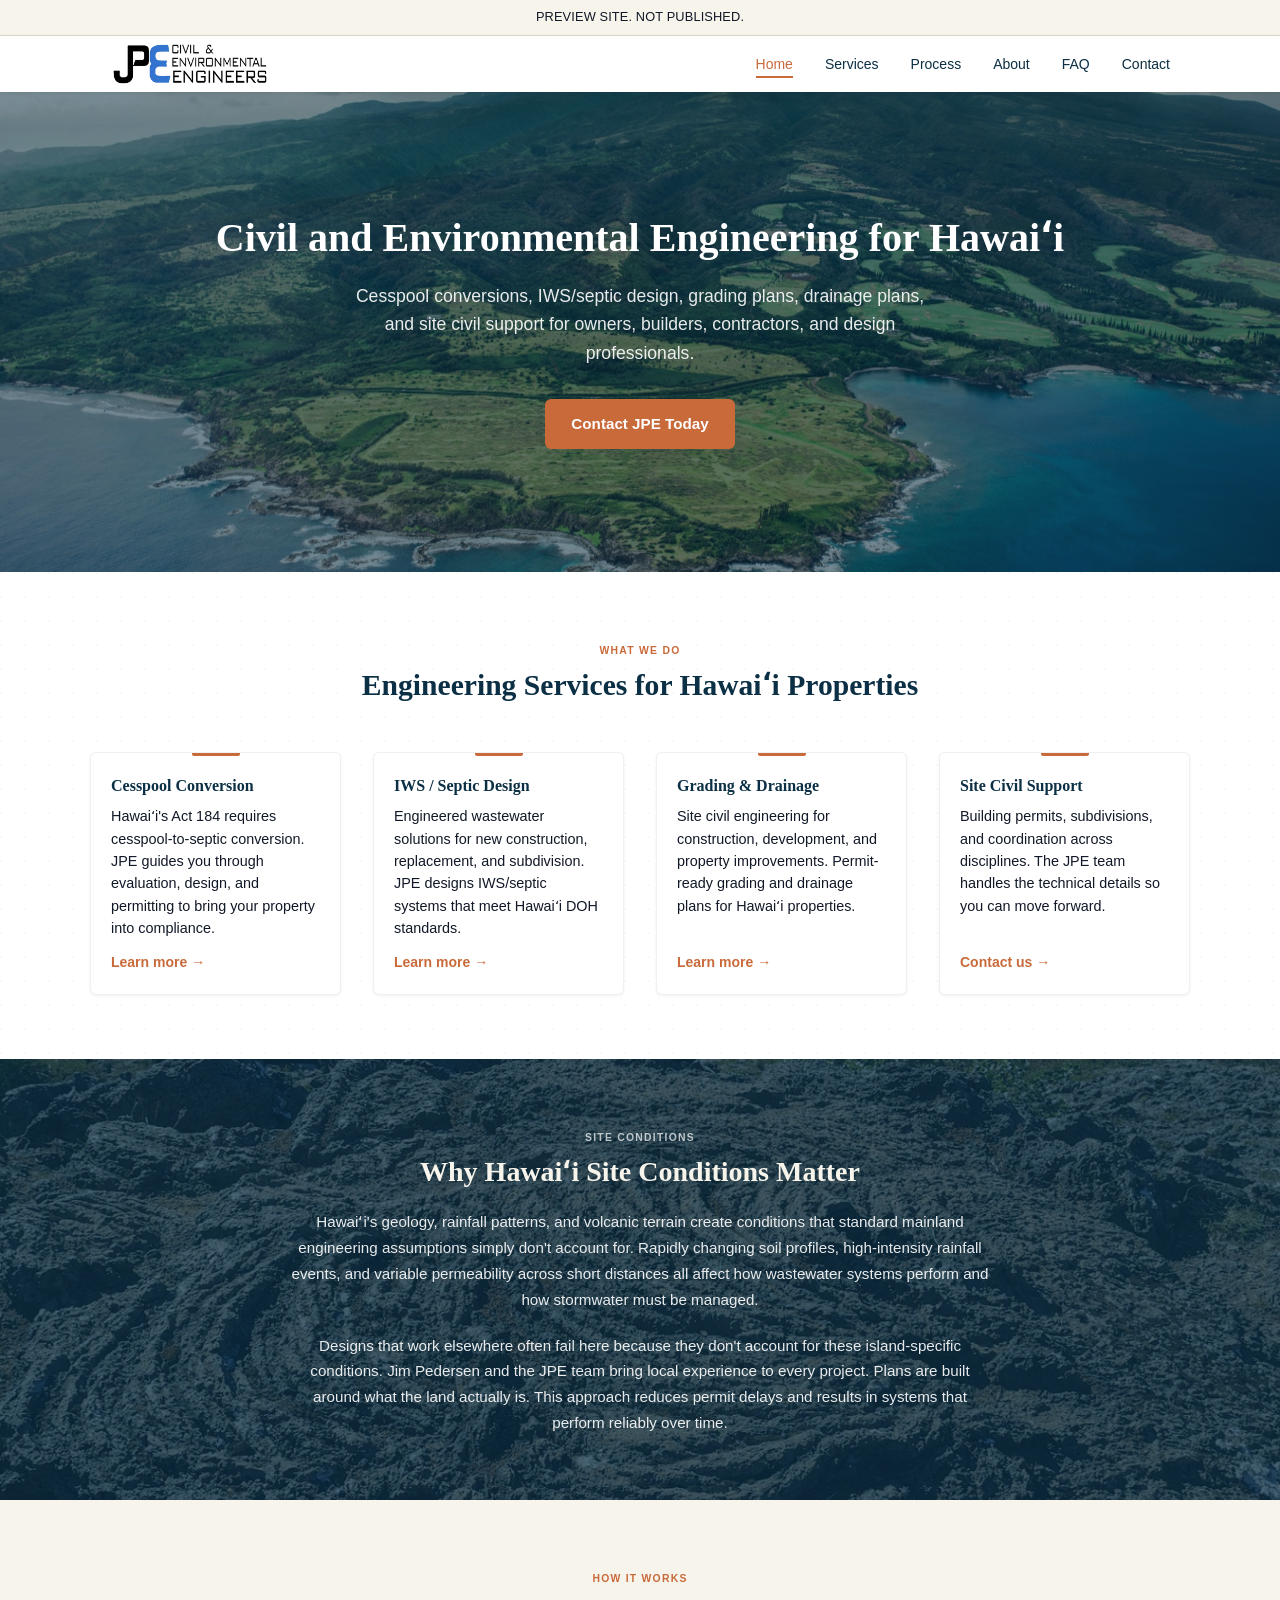
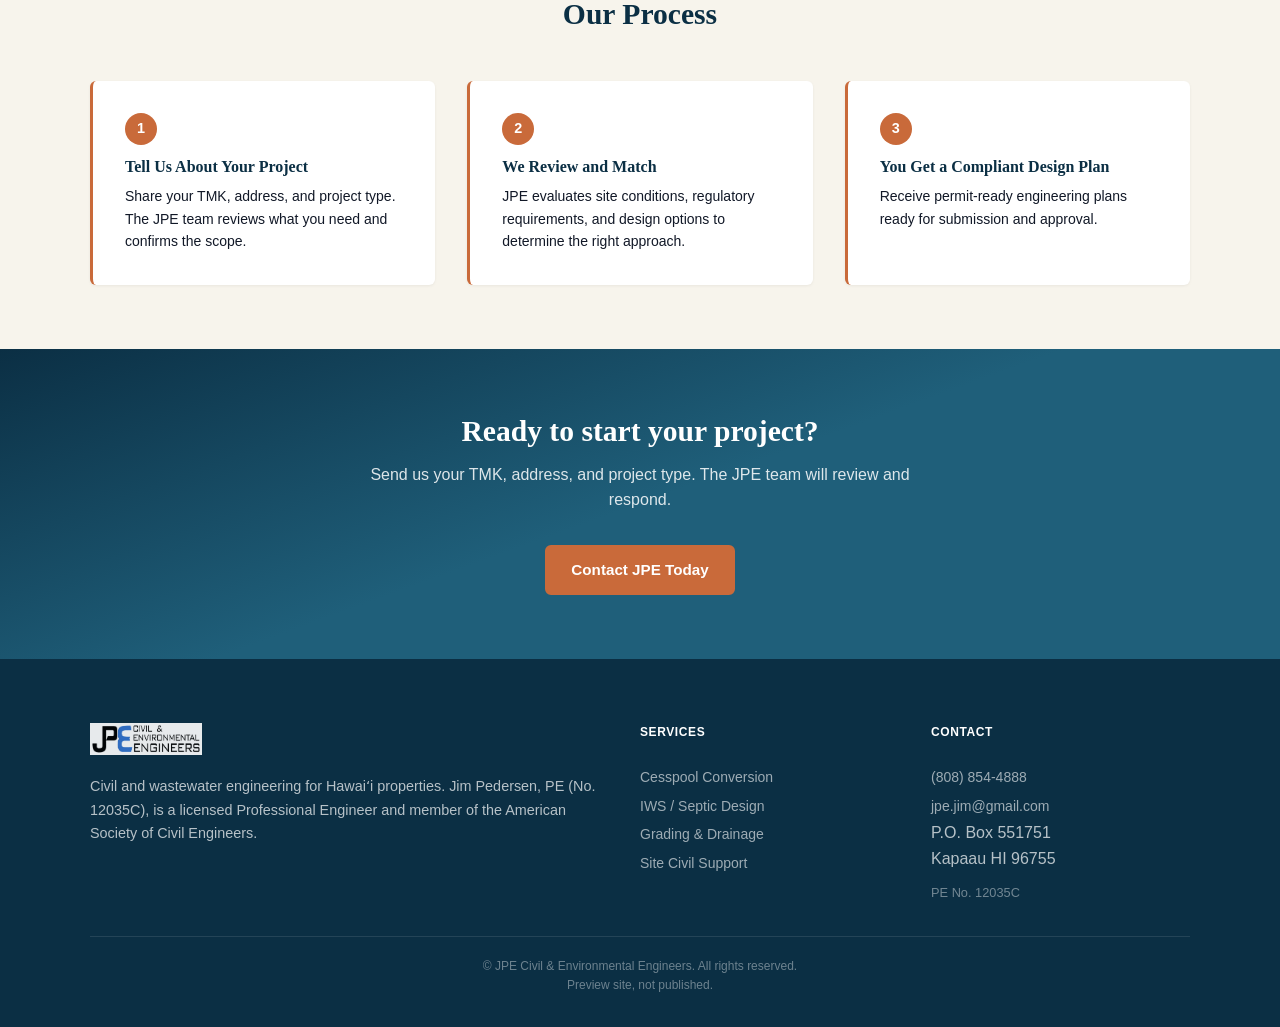
==== index.html @ 1eccae08 "Add files via upload" ====
<!DOCTYPE html>
<html lang="en">
<head>
<meta charset="UTF-8">





<meta name="viewport" content="width=device-width, initial-scale=1.0">
<title>JPE Civil & Environmental Engineers | Hawaiʻi Civil and Environmental Engineering</title>
<meta name="description" content="JPE Civil & Environmental Engineers provides licensed civil and wastewater engineering for Hawaiʻi properties. Cesspool conversion, IWS/septic design, grading and drainage by Jim Pedersen, PE 12035C.">
<meta name="robots" content="noindex, nofollow">
<link rel="preload" as="image" href="assets/img/hero-hawaii-coast-rural-land.jpg" fetchpriority="high">
<link rel="stylesheet" href="assets/css/styles.css">
<!-- JSON-LD Structured Data -->
<script type="application/ld+json">
{
  "@context": "https://schema.org",
  "@type": "LocalBusiness",
  "name": "JPE Civil & Environmental Engineers",
  "description": "Civil and environmental engineering services on Hawaiʻi properties. Cesspool conversion, IWS/septic system design, grading and drainage plans.",
  "url": "https://[jpe-domain].com",
  "telephone": "+1-808-854-4888",
  "email": "jpe.jim@gmail.com",
  "address": {
    "@type": "PostalAddress",
    "streetAddress": "P.O. Box 551751",
    "addressLocality": "Kapaau",
    "addressRegion": "HI",
    "postalCode": "96755"
  },
  "areaServed": {
    "@type": "Place",
    "name": "Hawaiʻi (all islands)"
  },
  "founder": {
    "@type": "Person",
    "name": "Jim Pedersen",
    "jobTitle": "Professional Engineer, PE"
  },
  "license": "PE No. 12035C"
}
</script>
<script type="application/ld+json">
{
  "@context": "https://schema.org",
  "@type": "WebSite",
  "name": "JPE Civil & Environmental Engineers",
  "url": "https://[jpe-domain].com",
  "potentialAction": {
    "@type": "SearchAction",
    "target": "https://[jpe-domain].com/search?q={search_term_string}",
    "query-input": "required name=search_term_string"
  }
}
</script>
<script type="application/ld+json">
{
  "@context": "https://schema.org",
  "@type": "BreadcrumbList",
  "itemListElement": [{
    "@type": "ListItem",
    "position": 1,
    "name": "Home",
    "item": "https://[jpe-domain].com"
  }]
}
</script>
<!-- Favicons -->
<link rel="icon" href="assets/img/favicon.ico" sizes="any">
<link rel="icon" type="image/png" sizes="16x16" href="assets/img/favicon-16x16.png">
<link rel="icon" type="image/png" sizes="32x32" href="assets/img/favicon-32x32.png">
<link rel="apple-touch-icon" sizes="180x180" href="assets/img/apple-touch-icon.png">
<link rel="manifest" href="site.webmanifest">
</head>
<body>

<!-- Preview Banner -->
<div class="preview-banner" role="status">
  PREVIEW SITE. NOT PUBLISHED.
</div>

<!-- Header -->
<header class="site-header">
  <div class="header-inner">
    <a href="index.html" class="site-logo-pill" aria-label="JPE home">
      <img src="assets/img/jpe-logo-white-bg.png" alt="JPE logo" width="160" height="48">
    </a>
    <nav class="main-nav" aria-label="Primary navigation">
      <ul class="nav-list">
        <li><a href="index.html" class="nav-link" aria-current="page">Home</a></li>
        <li><a href="index.html#services" class="nav-link">Services</a></li>
        <li><a href="process.html" class="nav-link">Process</a></li>
        <li><a href="about.html" class="nav-link">About</a></li>
        <li><a href="faq.html" class="nav-link">FAQ</a></li>
        <li><a href="contact.html" class="nav-link">Contact</a></li>
      </ul>
    </nav>
    <button class="menu-toggle" aria-expanded="false" aria-controls="mobile-nav" aria-label="Toggle navigation menu">
      <span class="hamburger-line"></span>
      <span class="hamburger-line"></span>
      <span class="hamburger-line"></span>
    </button>
  </div>
</header>

<!-- Mobile Nav Overlay -->
<nav id="mobile-nav" class="mobile-nav" aria-label="Mobile navigation">
  <ul class="nav-list">
    <li><a href="index.html" class="nav-link" aria-current="page">Home</a></li>
    <li><a href="index.html#services" class="nav-link">Services</a></li>
    <li><a href="process.html" class="nav-link">Process</a></li>
    <li><a href="about.html" class="nav-link">About</a></li>
    <li><a href="faq.html" class="nav-link">FAQ</a></li>
    <li><a href="contact.html" class="nav-link">Contact</a></li>
  </ul>
</nav>

<main>

<!-- Hero Section -->
<section class="hero">
  <div class="hero-inner">
    <div class="hero-text">
      <h1>Civil and Environmental Engineering for Hawaiʻi</h1>
      <p class="hero-subtitle">Cesspool conversions, IWS/septic design, grading plans, drainage plans, and site civil support for owners, builders, contractors, and design professionals.</p>
      <div class="hero-cta-group">
        <a href="contact.html" class="btn btn-primary">Contact JPE Today</a>
      </div>
    </div>
  </div>
</section>

<!-- Services Overview -->
<section id="services" class="section section-white topo-bg">
  <div class="content-block">
    <div class="section-header">
      <span class="section-label">What We Do</span>
      <h2>Engineering Services for Hawaiʻi Properties</h2>
    </div>
    <div class="services-grid-4">
      <article class="service-card">
        <div class="service-card-accent" aria-hidden="true"></div>
        <div class="service-card-body">
          <h3>Cesspool Conversion</h3>
          <p>Hawaiʻi's Act 184 requires cesspool-to-septic conversion. JPE guides you through evaluation, design, and permitting to bring your property into compliance.</p>
          <a href="cesspool-conversion.html" class="card-link">Learn more <span aria-hidden="true">&rarr;</span></a>
        </div>
      </article>
      <article class="service-card">
        <div class="service-card-accent" aria-hidden="true"></div>
        <div class="service-card-body">
          <h3>IWS / Septic Design</h3>
          <p>Engineered wastewater solutions for new construction, replacement, and subdivision. JPE designs IWS/septic systems that meet Hawaiʻi DOH standards.</p>
          <a href="iws-septic-design.html" class="card-link">Learn more <span aria-hidden="true">&rarr;</span></a>
        </div>
      </article>
      <article class="service-card">
        <div class="service-card-accent" aria-hidden="true"></div>
        <div class="service-card-body">
          <h3>Grading &amp; Drainage</h3>
          <p>Site civil engineering for construction, development, and property improvements. Permit-ready grading and drainage plans for Hawaiʻi properties.</p>
          <a href="grading-drainage.html" class="card-link">Learn more <span aria-hidden="true">&rarr;</span></a>
        </div>
      </article>
      <article class="service-card">
        <div class="service-card-accent" aria-hidden="true"></div>
        <div class="service-card-body">
          <h3>Site Civil Support</h3>
          <p>Building permits, subdivisions, and coordination across disciplines. The JPE team handles the technical details so you can move forward.</p>
          <a href="contact.html" class="card-link">Contact us <span aria-hidden="true">&rarr;</span></a>
        </div>
      </article>
    </div>
  </div>
</section>

<!-- Hawaii Site Conditions Section -->
<section class="section section-site-conditions">
  <div class="content-block site-conditions-inner">
    <span class="section-label" style="color:rgba(255,255,255,0.7);">Site Conditions</span>
    <h2 style="color:#f7f4ec;text-align:center;margin-bottom:var(--md);">Why Hawaiʻi Site Conditions Matter</h2>
    <p style="color:rgba(255,255,255,0.9);line-height:1.7;text-align:center;max-width:700px;margin-left:auto;margin-right:auto;">Hawaiʻi's geology, rainfall patterns, and volcanic terrain create conditions that standard mainland engineering assumptions simply don't account for. Rapidly changing soil profiles, high-intensity rainfall events, and variable permeability across short distances all affect how wastewater systems perform and how stormwater must be managed.</p>
    <p style="color:rgba(255,255,255,0.9);line-height:1.7;text-align:center;max-width:700px;margin-left:auto;margin-right:auto;margin-top:var(--md);">Designs that work elsewhere often fail here because they don't account for these island-specific conditions. Jim Pedersen and the JPE team bring local experience to every project. Plans are built around what the land actually is. This approach reduces permit delays and results in systems that perform reliably over time.</p>
  </div>
</section>

<!-- Process Preview -->
<section class="section section-alt">
  <div class="content-block">
    <div class="section-header">
      <span class="section-label">How It Works</span>
      <h2>Our Process</h2>
    </div>
    <div class="process-steps-3">
      <div class="process-step">
        <div class="step-number" aria-hidden="true">1</div>
        <h3>Tell Us About Your Project</h3>
        <p>Share your TMK, address, and project type. The JPE team reviews what you need and confirms the scope.</p>
      </div>
      <div class="process-step">
        <div class="step-number" aria-hidden="true">2</div>
        <h3>We Review and Match</h3>
        <p>JPE evaluates site conditions, regulatory requirements, and design options to determine the right approach.</p>
      </div>
      <div class="process-step">
        <div class="step-number" aria-hidden="true">3</div>
        <h3>You Get a Compliant Design Plan</h3>
        <p>Receive permit-ready engineering plans ready for submission and approval.</p>
      </div>
    </div>
  </div>
</section>

<!-- Final CTA Band -->
<section class="cta-banner">
  <div class="cta-banner-content">
    <h2>Ready to start your project?</h2>
    <p>Send us your TMK, address, and project type. The JPE team will review and respond.</p>
    <a href="contact.html" class="btn btn-primary">Contact JPE Today</a>
  </div>
</section>

</main>

<!-- Footer -->
<footer class="site-footer">
  <div class="footer-inner">
    <div class="footer-col footer-brand-col">
      <div class="footer-brand footer-logo-only">
        <img src="assets/img/jpe-logo-white-bg.png" alt="" width="40" height="12" aria-hidden="true">
      </div>
      <p style="font-size:0.9rem;line-height:1.6;">Civil and wastewater engineering for Hawaiʻi properties. Jim Pedersen, PE (No. 12035C), is a licensed Professional Engineer and member of the American Society of Civil Engineers.</p>
    </div>
    <div class="footer-col">
      <h4>Services</h4>
      <ul>
        <li><a href="cesspool-conversion.html">Cesspool Conversion</a></li>
        <li><a href="iws-septic-design.html">IWS / Septic Design</a></li>
        <li><a href="grading-drainage.html">Grading &amp; Drainage</a></li>
        <li><a href="contact.html">Site Civil Support</a></li>
      </ul>
    </div>
    <div class="footer-col">
      <h4>Contact</h4>
      <ul>
        <li><a href="tel:+18088544888">(808) 854-4888</a></li>
        <li><a href="mailto:jpe.jim@gmail.com">jpe.jim@gmail.com</a></li>
        <li>P.O. Box 551751<br>Kapaau HI 96755</li>
      </ul>
      <p style="font-size:0.8rem;opacity:0.6;margin-top:var(--sm);">PE No. 12035C</p>
    </div>
  </div>
  <div class="footer-bottom">
    <p>&copy; JPE Civil & Environmental Engineers. All rights reserved.</p>
    <p class="footer-disclaimer">Preview site, not published.</p>
  </div>
</footer>

<script src="assets/js/main.js" defer></script>
</body>
</html>
---- assets/css/styles.css ----
/* JPE Civil & Environmental Engineers, Preview Stylesheet v8.2 Visual + Copy Repair
   Premium technical local service site. Less, but better.
   Mobile-first. CSS Grid + Flexbox. */

:root {
  /* v8.1 surgical repair */
  --white: #ffffff;
  --off-white: #f7f4ec;
  --charcoal: #111827;
  --dark-ocean: #0b2f44;
  --medium-blue: #1f5f7a;
  --action-orange: #c96a3a;
  --light-border: #ded8ca;
  --shadow-sm: 0 1px 3px rgba(0,0,0,0.06);
  --shadow-md: 0 2px 8px rgba(0,0,0,0.08);
  --shadow-lg: 0 4px 16px rgba(0,0,0,0.10);
  --radius: 6px;
  --xs: 0.5rem; --sm: 0.75rem; --md: 1.25rem; --lg: 2rem; --xl: 3rem; --2xl: 4rem;
}

*, *::before, *::after { box-sizing: border-box; margin: 0; padding: 0; }
html { scroll-behavior: smooth; }

body {
  font-family: -apple-system, BlinkMacSystemFont, 'Segoe UI', Roboto, sans-serif;
  font-size: 1rem; line-height: 1.6; color: var(--charcoal); background: var(--off-white);
  -webkit-font-smoothing: antialiased;
}

h1 { font-family: Georgia, 'Times New Roman', serif; font-size: clamp(1.75rem, 4vw, 2.5rem); font-weight: 700; line-height: 1.2; color: var(--dark-ocean); }
h2 { font-family: Georgia, 'Times New Roman', serif; font-size: clamp(1.35rem, 3.5vw, 1.85rem); font-weight: 700; line-height: 1.25; color: var(--dark-ocean); }
h3 { font-family: Georgia, 'Times New Roman', serif; font-size: clamp(1rem, 2.5vw, 1.2rem); font-weight: 600; line-height: 1.3; color: var(--dark-ocean); }

a { color: var(--medium-blue); transition: color 0.2s; text-decoration: none; }
a:hover { color: var(--action-orange); }
a:focus-visible { outline: 2px solid var(--action-orange); outline-offset: 2px; border-radius: 2px; }
img { max-width: 100%; height: auto; display: block; }
ul { list-style: none; }

/* === PREVIEW BANNER, subtle, not loud === */
.preview-banner {
  background: var(--off-white); color: var(--charcoal); text-align: center;
  padding: 0.45rem var(--md); font-size: 0.8rem; font-weight: 500;
  border-bottom: 1px solid var(--light-border); letter-spacing: 0.01em;
}

/* === HEADER, clean, professional, logo pill on light bg === */
.site-header {
  background: #ffffff !important; position: sticky; top: 0; z-index: 100;
  box-shadow: 0 1px 4px rgba(0,0,0,0.08);
}
.header-inner {
  max-width: 1100px; margin: 0 auto; padding: 0 var(--md);
  display: flex; align-items: center; justify-content: space-between; height: 56px;
}

.site-logo { display: inline-block; line-height: 0; }
.site-logo img { height: 32px; width: auto; }


.main-nav { display: flex; align-items: center; }
.nav-list { display: flex; align-items: center; gap: var(--lg); }
.nav-link {
  font-size: 0.875rem; font-weight: 500; color: var(--dark-ocean);
  padding: 0.25rem 0; border-bottom: 2px solid transparent; transition: color 0.2s, border-color 0.2s;
}
.nav-link:hover, .nav-link[aria-current="page"] { color: var(--action-orange); border-bottom-color: var(--action-orange); }

/* Hamburger toggle, three-line icon */
.menu-toggle {
  display: none; background: none; border: none; cursor: pointer; padding: var(--xs);
  flex-direction: column; gap: 5px; z-index: 210;
}
.hamburger-line {
  display: block; width: 24px; height: 2px; background: var(--dark-ocean); border-radius: 1px; transition: transform 0.3s, opacity 0.3s;
}
.menu-toggle.is-open .hamburger-line:nth-child(1) { transform: translateY(7px) rotate(45deg); }
.menu-toggle.is-open .hamburger-line:nth-child(2) { opacity: 0; }
.menu-toggle.is-open .hamburger-line:nth-child(3) { transform: translateY(-7px) rotate(-45deg); }

/* Mobile nav overlay */
.mobile-nav, #mobile-nav {
  display: none; position: fixed; inset: 0;
  background: rgba(11,47,68,0.92);
  backdrop-filter: blur(12px);
  -webkit-backdrop-filter: blur(12px);
  z-index: 200;
  padding: calc(56px + var(--xl)) var(--md) var(--xl); overflow-y: auto;
}
.mobile-nav.is-open, #mobile-nav.is-open { display: block; }
.mobile-nav .nav-list, #mobile-nav .nav-list { flex-direction: column; align-items: stretch; gap: 0; }
.mobile-nav .nav-link, #mobile-nav .nav-link { display: block; font-size: 1.15rem; padding: var(--sm) 0; border-bottom: 1px solid rgba(255,255,255,0.08); color: var(--white); }
.mobile-nav .nav-link:hover, #mobile-nav .nav-link:hover { color: rgba(255,255,255,0.85); }

/* === HERO, single darkened photo background (v8.3) === */
.hero {
  position: relative;
  background-image: url('../img/hero-hawaii-coast-rural-land.jpg');
  background-size: cover;
  background-position: center;
  min-height: 480px; display: flex; align-items: center; justify-content: center; text-align: center;
  padding: var(--2xl) var(--md); overflow: hidden;
}
/* Hero dark overlay */
.hero::after {
  content: ''; position: absolute; inset: 0;
  background: rgba(11, 47, 68, 0.55); z-index: 0; pointer-events: none;
}
/* Subtle topo contour pattern */
.hero::before {
  content: ''; position: absolute; inset: 0; pointer-events: none; opacity: 0.06;
  background-image: url("data:image/svg+xml,%3Csvg xmlns='http://www.w3.org/2000/svg' width='400' height='400'%3E%3Cpath d='M0 200 Q100 150 200 200 T400 200 M0 250 Q100 200 200 250 T400 250 M0 300 Q100 250 200 300 T400 300 M0 150 Q100 100 200 150 T400 150' stroke='%23ffffff' stroke-width='0.8' fill='none'/%3E%3C/svg%3E");
}
.hero-inner {
  position: relative; z-index: 2; max-width: 900px; width: 100%;
}
.hero-text h1 { color: var(--white); margin-bottom: var(--md); text-shadow: none; }
.hero-subtitle { font-size: clamp(0.95rem, 2.2vw, 1.1rem); color: rgba(255,255,255,0.9); margin-bottom: var(--lg); max-width: 600px; margin-left: auto; margin-right: auto; line-height: 1.6; }
.hero-cta-group { display: flex; gap: var(--md); justify-content: center; flex-wrap: wrap; }

/* === SITE CONDITIONS, lava photo background (v8.3) === */
.section-site-conditions {
  position: relative;
  background-image: url('../img/hawaii-volcanic-site-conditions.jpg');
  background-size: cover;
  background-position: center;
  padding: var(--2xl) var(--md);
}
.section-site-conditions::before {
  content: ''; position: absolute; inset: 0;
  background: rgba(11, 47, 68, 0.72); z-index: 0; pointer-events: none;
}
.site-conditions-inner {
  position: relative; z-index: 2; max-width: 800px; margin: 0 auto; text-align: center;
}
.section-site-conditions h2 {
  font-size: clamp(1.35rem, 2.4vw, 1.75rem);
}
.section-site-conditions p {
  font-size: clamp(0.95rem, 1.1vw, 1rem);
  line-height: 1.7;
}

/* === MOBILE RESPONSIVE === */
@media (max-width: 767px) {
  .menu-toggle { display: flex; }
  .main-nav { display: none; }
  .hero { min-height: auto; padding-top: calc(56px + var(--2xl)); padding-bottom: var(--2xl); }
  .hero-cta-group { flex-direction: column; align-items: center; }
  .btn { width: 100%; max-width: 300px; }
}
/* === BUTTONS, one style === */
.btn {
  display: inline-block; padding: 0.7rem 1.5rem; border-radius: var(--radius); font-size: 0.95rem;
  font-weight: 600; cursor: pointer; border: 2px solid transparent;
  transition: background 0.2s, transform 0.15s, box-shadow 0.2s; text-align: center;
}
.btn:focus-visible { outline: 2px solid var(--action-orange); outline-offset: 3px; }
.btn-primary { background: var(--action-orange); color: var(--white); border-color: var(--action-orange); }
.btn-primary:hover { background: var(--action-orange); border-color: var(--action-orange); transform: translateY(-1px); box-shadow: var(--shadow-md); }
.btn-secondary { background: transparent; color: var(--white); border-color: rgba(255,255,255,0.4); }
.btn-secondary:hover { background: rgba(255,255,255,0.1); border-color: rgba(255,255,255,0.6); }
.btn-outline { background: transparent; color: var(--dark-ocean); border-color: var(--dark-ocean); }
.btn-outline:hover { background: var(--dark-ocean); color: var(--white); }

/* === SECTIONS, clean spacing === */
.section { padding: var(--2xl) var(--md); position: relative; }
.section-alt { background: var(--off-white); }
.section-white { background: var(--white); }
.section-dark {
  background: linear-gradient(160deg, var(--dark-ocean) 0%, var(--medium-blue) 50%, var(--medium-blue) 100%);
}
.content-block { max-width: 1100px; margin: 0 auto; }
.section-header { text-align: center; margin-bottom: var(--xl); }
.section-label { display: inline-block; font-size: 0.65rem; font-weight: 700; letter-spacing: 0.12em; text-transform: uppercase; color: var(--action-orange); margin-bottom: var(--xs); }

/* === SERVICE CARDS, white cards, small icon badge, consistent heights === */
.services-grid-4 { display: grid; grid-template-columns: 1fr; gap: var(--lg); }
@media (min-width: 600px) { .services-grid-4 { grid-template-columns: repeat(2, 1fr); } }
@media (min-width: 1024px) { .services-grid-4 { grid-template-columns: repeat(4, 1fr); } }

.services-grid { display: grid; grid-template-columns: 1fr; gap: var(--lg); }
@media (min-width: 768px) { .services-grid { grid-template-columns: repeat(2, 1fr); } }
@media (min-width: 1024px) { .services-grid { grid-template-columns: repeat(3, 1fr); } }

.service-card {
  background: var(--white); border-radius: var(--radius); overflow: hidden;
  box-shadow: var(--shadow-sm); border: 1px solid rgba(0,0,0,0.06);
  transition: transform 0.2s, box-shadow 0.2s; display: flex; flex-direction: column;
}
.service-card:hover { transform: translateY(-3px); box-shadow: var(--shadow-lg); }
.service-card-accent {
  height: 3px; width: 48px; background: var(--action-orange); border-radius: 0 0 2px 2px;
  margin: 0 auto;
}
.service-card-icon svg { color: var(--dark-ocean); opacity: 0.7; }
.service-card-body { padding: var(--md); flex: 1; display: flex; flex-direction: column; }
.service-card-body h3 { margin-bottom: var(--xs); font-size: 1rem; }
.service-card-body p { font-size: 0.9rem; color: var(--charcoal); line-height: 1.55; flex: 1; }
.service-card-body .card-link { display: inline-block; margin-top: var(--sm); font-weight: 600; font-size: 0.875rem; color: var(--action-orange); }

/* === SERVICE CARDS IN DARK SECTION, dark cards with white text === */
.section-dark .service-card { background: rgba(255,255,255,0.06); border-color: rgba(255,255,255,0.1); }
.section-dark .service-card-body h3 { color: var(--white) !important; }
.section-dark .service-card-body p { color: rgba(255,255,255,0.85) !important; }

/* === CONDITIONS TEXT (dark section) === */
.section-dark-text p { color: rgba(255,255,255,0.9); margin-bottom: var(--md); font-size: 0.95rem; line-height: 1.7; }

/* === PROCESS STEPS, clean cards with accent border === */
.process-steps-3 { display: grid; grid-template-columns: 1fr; gap: var(--lg); }
@media (min-width: 768px) { .process-steps-3 { grid-template-columns: repeat(2, 1fr); } }
@media (min-width: 1024px) { .process-steps-3 { grid-template-columns: repeat(3, 1fr); } }
.process-step {
  background: var(--white); border-radius: var(--radius); padding: var(--lg); box-shadow: var(--shadow-sm);
  position: relative; border-left: 3px solid var(--action-orange);
}
.step-number {
  display: inline-flex; align-items: center; justify-content: center; width: 32px; height: 32px;
  background: var(--action-orange); color: var(--white); border-radius: 50%; font-weight: 700;
  font-size: 0.9rem; margin-bottom: var(--sm);
}
.process-step h3 { margin-bottom: var(--xs); font-size: 1rem; }
.process-step p { font-size: 0.875rem; color: var(--charcoal); }

/* === TIMELINE STEPS (vertical, with connecting line) === */
.timeline-steps { max-width: 700px; margin: 0 auto; position: relative; padding-left: 56px; }
.timeline-steps::before {
  content: ''; position: absolute; left: 22px; top: 0; bottom: 0; width: 2px;
  background: linear-gradient(to bottom, var(--action-orange), rgba(169,95,63,0.2));
}
.timeline-step { position: relative; padding-bottom: var(--xl); }
.timeline-step:last-child { padding-bottom: 0; }
.timeline-number {
  position: absolute; left: -56px; top: 0; width: 44px; height: 44px;
  background: var(--action-orange); color: var(--white); border-radius: 50%;
  display: flex; align-items: center; justify-content: center; font-weight: 700;
  font-size: 1.05rem; z-index: 1;
}
.timeline-step h3 { font-size: 1.05rem; margin-bottom: var(--xs); }
.timeline-step p { font-size: 0.9rem; color: var(--charcoal); line-height: 1.6; }

/* === DETAILS / SUMMARY ACCORDION === */
details.faq-accordion { border-bottom: 1px solid var(--light-border); }
details.faq-accordion:last-child { border-bottom: none; }
details.faq-accordion summary {
  padding: var(--md) 0; cursor: pointer; font-size: 0.95rem; font-weight: 600; color: var(--dark-ocean);
  list-style: none; display: flex; justify-content: space-between; align-items: center; gap: var(--md);
  font-family: Georgia, 'Times New Roman', serif;
}
details.faq-accordion summary::-webkit-details-marker { display: none; }
details.faq-accordion summary::after {
  content: '+'; font-size: 1.3rem; font-weight: 300; color: var(--action-orange); flex-shrink: 0;
  transition: transform 0.2s;
}
details.faq-accordion[open] summary::after { content: '-'; }
details.faq-accordion .faq-answer-inner { padding-bottom: var(--md); font-size: 0.9rem; color: var(--charcoal); line-height: 1.6; }
details.faq-accordion .faq-answer-inner p { margin-bottom: var(--xs); }
details.faq-accordion .faq-answer-inner p:last-child { margin-bottom: 0; }

/* === SERVICE HERO IMAGE === */
.service-hero-image img { border-radius: var(--radius); box-shadow: var(--shadow-md); }

/* === INFO BOX === */
.info-box { background: rgba(11,37,51,0.04); border-left: 4px solid var(--dark-ocean); padding: var(--md); border-radius: 0 var(--radius) var(--radius) 0; margin: var(--md) 0; }
.info-box p { font-size: 0.9rem; line-height: 1.6; }

/* === FAQ ACCORDION (JS-driven) === */
.faq-list { max-width: 750px; margin: 0 auto; }
.faq-item { border-bottom: 1px solid var(--light-border); }
.faq-question {
  width: 100%; background: none; border: none; padding: var(--md) 0; text-align: left;
  font-size: 0.95rem; font-weight: 600; color: var(--dark-ocean); cursor: pointer;
  display: flex; justify-content: space-between; align-items: center; gap: var(--md); font-family: Georgia, serif;
}
.faq-question::after { content: '+'; font-size: 1.3rem; font-weight: 300; color: var(--action-orange); flex-shrink: 0; transition: transform 0.2s; }
.faq-question[aria-expanded="true"]::after { content: '-'; }
.faq-answer { max-height: 0; overflow: hidden; transition: max-height 0.3s ease, padding 0.3s ease; }
.faq-answer.open { max-height: 500px; padding-bottom: var(--md); }
.faq-answer p { font-size: 0.9rem; color: var(--charcoal); line-height: 1.6; }

/* === CTA BANNER, dark section === */
.cta-banner { background: linear-gradient(160deg, var(--dark-ocean) 0%, var(--medium-blue) 50%, var(--medium-blue) 100%); padding: var(--2xl) var(--md); text-align: center; color: var(--white); }
.cta-banner-content { max-width: 650px; margin: 0 auto; }
.cta-banner h2 { color: var(--white); margin-bottom: var(--sm); }
.cta-banner p { color: rgba(255,255,255,0.85); margin-bottom: var(--lg); max-width: 550px; margin-left: auto; margin-right: auto; line-height: 1.6; }

/* === FORM, clean, usable === */
.contact-form { max-width: 600px; margin: 0 auto; }
.form-group { margin-bottom: var(--md); }
.form-group label { display: block; font-size: 0.85rem; font-weight: 600; color: var(--charcoal); margin-bottom: var(--xs); }
.form-input, .form-textarea, .form-select {
  width: 100%; padding: 0.7rem 1rem; border: 1px solid var(--light-border); border-radius: var(--radius);
  font-size: 0.95rem; font-family: inherit; background: var(--white); transition: border-color 0.2s, box-shadow 0.2s; color: var(--charcoal);
}
.form-input:focus, .form-textarea:focus, .form-select:focus { outline: none; border-color: var(--medium-blue); box-shadow: 0 0 0 3px rgba(31,95,122,0.06); }
.form-textarea { min-height: 100px; resize: vertical; }
.form-select {
  appearance: none; background-image: url("data:image/svg+xml,%3Csvg xmlns='http://www.w3.org/2000/svg' width='12' height='8'%3E%3Cpath d='M1 1l5 5 5-5' stroke='%231f2933' stroke-width='1.5' fill='none'/%3E%3C/svg%3E");
  background-repeat: no-repeat; background-position: right 1rem center; padding-right: 2.5rem;
}
.form-submit {
  display: inline-block; padding: 0.8rem 2rem; background: var(--action-orange); color: var(--white);
  border: none; border-radius: var(--radius); font-size: 0.95rem; font-weight: 600; cursor: pointer;
  transition: background 0.2s, transform 0.15s;
}
.form-submit:hover { background: var(--action-orange); transform: translateY(-1px); }
.form-submit:focus-visible { outline: 2px solid var(--action-orange); outline-offset: 3px; }

/* Preview warning, subtle, not loud */
.preview-warning {
  background: rgba(11,37,51,0.04); border: 1px solid rgba(11,37,51,0.1); border-radius: var(--radius);
  padding: var(--sm) var(--md); margin-bottom: var(--lg); font-size: 0.8rem; color: var(--charcoal); text-align: center;
}

/* === CHECKLIST === */
.checklist li { display: flex; align-items: flex-start; gap: var(--sm); padding: var(--sm) 0; border-bottom: 1px solid rgba(216,209,196,0.5); font-size: 0.875rem; }
.checklist li:last-child { border-bottom: none; }
.check-icon { flex-shrink: 0; width: 18px; height: 18px; background: var(--medium-blue); color: var(--white); border-radius: 50%; display: inline-flex; align-items: center; justify-content: center; font-size: 0.6rem; margin-top: 2px; }
.checklist li strong { color: var(--dark-ocean); }

/* === CREDENTIAL BADGES === */
.credential-grid { display: grid; grid-template-columns: 1fr; gap: var(--md); }
@media (min-width: 768px) { .credential-grid { grid-template-columns: repeat(auto-fit, minmax(200px, 1fr)); } }
.credential-card { background: var(--white); border-radius: var(--radius); padding: var(--md); text-align: center; box-shadow: var(--shadow-sm); border-top: 3px solid var(--action-orange); }
.credential-card h4 { font-size: 0.9rem; color: var(--dark-ocean); margin-bottom: var(--xs); }
.credential-card p { font-size: 0.8rem; color: var(--charcoal); }

/* === FEATURE LIST === */
.feature-list li { padding: var(--md) 0; margin-bottom: var(--sm); font-size: 0.95rem; line-height: 1.7; border-bottom: 1px solid var(--line); }
.feature-list li:last-child { margin-bottom: 0; border-bottom: none; }
.feature-list li strong { color: var(--dark-ocean); display: block; margin-bottom: var(--xs); font-size: 0.95rem; }

/* === PAGE HEADER (inner pages), compact gradient, not huge image === */
.page-header { background: linear-gradient(160deg, var(--dark-ocean) 0%, var(--medium-blue) 50%, var(--medium-blue) 100%); padding: var(--xl) var(--md); text-align: center; }

/* === PAGE HEADER OVERLAY, image background with dark overlay === */
.page-header-overlay {
  position: relative;
  /* Background image set inline via style attribute on each page */
  background-size: cover;
  background-position: center;
  padding: var(--2xl) var(--md);
  text-align: center;
  min-height: 340px;
  display: flex;
  align-items: center;
  justify-content: center;
}
.page-header-overlay::before {
  content: '';
  position: absolute;
  inset: 0;
  background: rgba(0, 0, 0, 0.65);
  z-index: 1;
}
/* v8.1 surgical repair */
.page-header-overlay--strong::before {
  background: rgba(0, 0, 0, 0.70);
}
/* v9 FAQ header — lighter overlay for visible image texture */
.faq-header::before {
  background: rgba(0, 0, 0, 0.52);
}

.page-header-overlay .page-header-content {
  position: relative;
  z-index: 2;
  max-width: 700px;
}
.page-header-overlay h1 { color: #f7f4ec; margin-bottom: var(--sm); }
.page-header-overlay p { color: rgba(247, 244, 236, 0.9); font-size: clamp(0.95rem, 2.2vw, 1.1rem); line-height: 1.6; }
.page-header-overlay .breadcrumb { display: none !important; } /* v8.2 removed */
.breadcrumb { font-size: 0.8rem; color: rgba(247, 244, 236, 0.65); margin-bottom: var(--md); }
.page-header-overlay .breadcrumb a { color: rgba(247, 244, 236, 0.65); }
.page-header-overlay .breadcrumb a:hover { color: var(--white); }
.page-header-content { max-width: 700px; margin: 0 auto; }
.page-header h1 { color: var(--white); margin-bottom: var(--sm); }
.breadcrumb { display: none !important; } /* v8.2 removed */
.breadcrumb { font-size: 0.8rem; color: rgba(255,255,255,0.65); margin-bottom: var(--md); }
.breadcrumb a { color: rgba(255,255,255,0.65); }
.breadcrumb a:hover { color: var(--white); }

/* === CONTACT INFO GRID === */
.contact-info-grid { display: grid; grid-template-columns: 1fr; gap: var(--md); }
@media (min-width: 768px) { .contact-info-grid { grid-template-columns: repeat(auto-fit, minmax(180px, 1fr)); } }
.contact-info-item { background: var(--white); border-radius: var(--radius); padding: var(--md); text-align: center; box-shadow: var(--shadow-sm); border: 1px solid rgba(0,0,0,0.04); }
.contact-info-item h4 { font-size: 0.7rem; color: var(--action-orange); text-transform: uppercase; letter-spacing: 0.05em; margin-bottom: var(--xs); }
.contact-info-item a { font-size: 1rem; font-weight: 600; color: var(--dark-ocean); }
.contact-info-item p { font-size: 0.875rem; color: var(--charcoal); }

/* === CONTACT LAYOUT (form + checklist side-by-side on desktop) === */
.contact-layout { display: grid; grid-template-columns: 1fr; gap: var(--xl); align-items: start; }
@media (min-width: 900px) { .contact-layout { grid-template-columns: 1.3fr 1fr; gap: var(--2xl); } }
.contact-form-col { min-width: 0; }
.checklist-card, .contact-info-card { background: var(--white); border-radius: var(--radius); padding: var(--lg); box-shadow: var(--shadow-sm); margin-bottom: var(--md); border: 1px solid rgba(0,0,0,0.04); }
.checklist-card h3, .contact-info-card h3 { margin-bottom: var(--sm); font-size: 1rem; }

/* === PAGE HEADER, light (white/off-white) variant === */
.page-header-light {
  background: var(--off-white);
}
.page-header-light h1 { color: var(--dark-ocean); margin-bottom: var(--sm); }
.page-header-light .breadcrumb { color: var(--charcoal); opacity: 0.6; }
.page-header-light .breadcrumb a { color: var(--medium-blue); }
.page-header-light .breadcrumb a:hover { color: var(--action-orange); }

/* === CONTACT 3-COLUMN LAYOUT (contact info | checklist | form) === */
.contact-3col {
  display: grid;
  grid-template-columns: 1fr;
  gap: var(--lg);
  align-items: start;
}
@media (min-width: 768px) {
  .contact-3col {
    grid-template-columns: repeat(2, 1fr);
    gap: var(--xl);
  }
}
@media (min-width: 1024px) {
  .contact-3col {
    grid-template-columns: 1fr 1fr 1.5fr;
    gap: var(--2xl);
  }
}
.contact-info-col {
  position: relative;
}

@media (min-width: 1024px) {
  
}

/* === FOOTER, clean, professional === */
.site-footer { background: var(--dark-ocean); color: rgba(255,255,255,0.7); padding: var(--2xl) var(--md) var(--lg); }
.footer-inner { max-width: 1100px; margin: 0 auto; display: grid; grid-template-columns: 1fr; gap: var(--lg); }
@media (min-width: 768px) { .footer-inner { grid-template-columns: 2fr 1fr 1fr; } }
.footer-col h4 { color: var(--white); font-size: 0.75rem; text-transform: uppercase; letter-spacing: 0.05em; margin-bottom: var(--md); }
.footer-col a { display: block; color: rgba(255,255,255,0.6); font-size: 0.875rem; padding: 0.2rem 0; }
.footer-col a:hover { color: var(--white); }
.footer-brand { display: flex; align-items: center; gap: var(--sm); margin-bottom: var(--md); }
.footer-logo-pill { background: rgba(255,255,255,0.95); border-radius: 6px; padding: 4px 8px; display: inline-block; }
.footer-brand img { height: 32px; width: auto; opacity: 0.9; }
.footer-brand .firm-name { font-family: Georgia, serif; color: var(--white); font-size: 0.95rem; }
.footer-bottom { max-width: 1100px; margin: var(--lg) auto 0; padding-top: var(--md); border-top: 1px solid rgba(255,255,255,0.1); font-size: 0.75rem; color: rgba(255,255,255,0.4); text-align: center; }

/* === SERVICE HERO LAYOUT (text + image side-by-side) === */
.service-hero-layout { display: grid; grid-template-columns: 1fr; gap: var(--xl); align-items: center; }
@media (min-width: 768px) { .service-hero-layout { grid-template-columns: 1.3fr 1fr; gap: var(--2xl); } }
/* When service-hero-layout has only one child (text-only, no image), center it */
.service-hero-layout:has(> :nth-child(1):last-child) { display: block; }
@media (min-width: 768px) {
  .service-hero-layout:has(> :nth-child(1):last-child) {
    max-width: 860px;
    margin-left: auto;
    margin-right: auto;
  }
}
.service-hero-image img { border-radius: var(--radius); box-shadow: var(--shadow-md); }

/* === CENTERED TEXT SECTIONS (single-column content, centered on desktop) === */
.content-block.text-centered-section > *:not(.service-hero-layout):not(.services-grid):not(.process-steps-3):not(.credential-grid) {
  max-width: 860px;
  margin-left: auto;
  margin-right: auto;
}

/* === CONTACT FORM CENTERED (simplified contact page) === */
.contact-form-centered {
  display: flex;
  justify-content: center;
}
.contact-form-centered .checklist-card,
.contact-form-centered > div {
  max-width: 700px;
  width: 100%;
}

/* === FOCUS STATES === */
.btn:focus-visible, .form-input:focus-visible, .form-textarea:focus-visible, .form-select:focus-visible, .faq-question:focus-visible { outline: 2px solid var(--action-orange); outline-offset: 2px; }

/* Topographic background pattern */
.topo-bg {
  background-image: radial-gradient(circle at 1px 1px, rgba(17,24,39,0.03) 1px, transparent 0);
  background-size: 24px 24px;
}

/* Blueprint grid background pattern */
.blueprint-bg {
  background-image: linear-gradient(rgba(11,47,68,0.03) 1px, transparent 1px),
                    linear-gradient(90deg, rgba(11,47,68,0.03) 1px, transparent 1px);
  background-size: 20px 20px;
}

/* Line separator utility */
.line-sep {
  border-top: 1px solid rgba(17,24,39,0.08);
}

/* === QUICK CONTACT BLOCK (contact page only) === */
.quick-contact-section { padding: var(--lg) var(--md); }
.quick-contact-block { display: flex; gap: var(--md); justify-content: center; flex-wrap: wrap; }
.quick-contact-btn {
  display: inline-flex; flex-direction: column; align-items: center; justify-content: center; gap: 0.25rem; text-align: center;
  background: var(--white); border: 1px solid var(--light-border); border-radius: var(--radius);
  padding: 1rem 2rem; font-size: 1rem; color: var(--dark-ocean);
  text-decoration: none; box-shadow: var(--shadow-sm); transition: transform 0.15s, box-shadow 0.2s, border-color 0.2s;
}
.quick-contact-btn strong { font-weight: 700; }
.quick-contact-btn:hover { transform: translateY(-1px); box-shadow: var(--shadow-md); border-color: var(--action-orange); color: var(--action-orange); }

/* === FORM CONFIRMATION MESSAGE (contact page only) === */
.form-confirmation-message {
  background: rgba(31,95,122,0.06); border: 1px solid rgba(31,95,122,0.15); border-radius: var(--radius);
  padding: var(--md); margin-top: var(--lg); text-align: center; font-size: 0.9rem; color: var(--dark-ocean); line-height: 1.6;
}

/* Body section heading spacing */
.content-block > div > div h2:not(.section-header h2) { margin-bottom: var(--md); }
.content-block > div > div p:first-of-type { margin-top: 0; }
.content-block > div > div p + p { margin-top: var(--sm); }
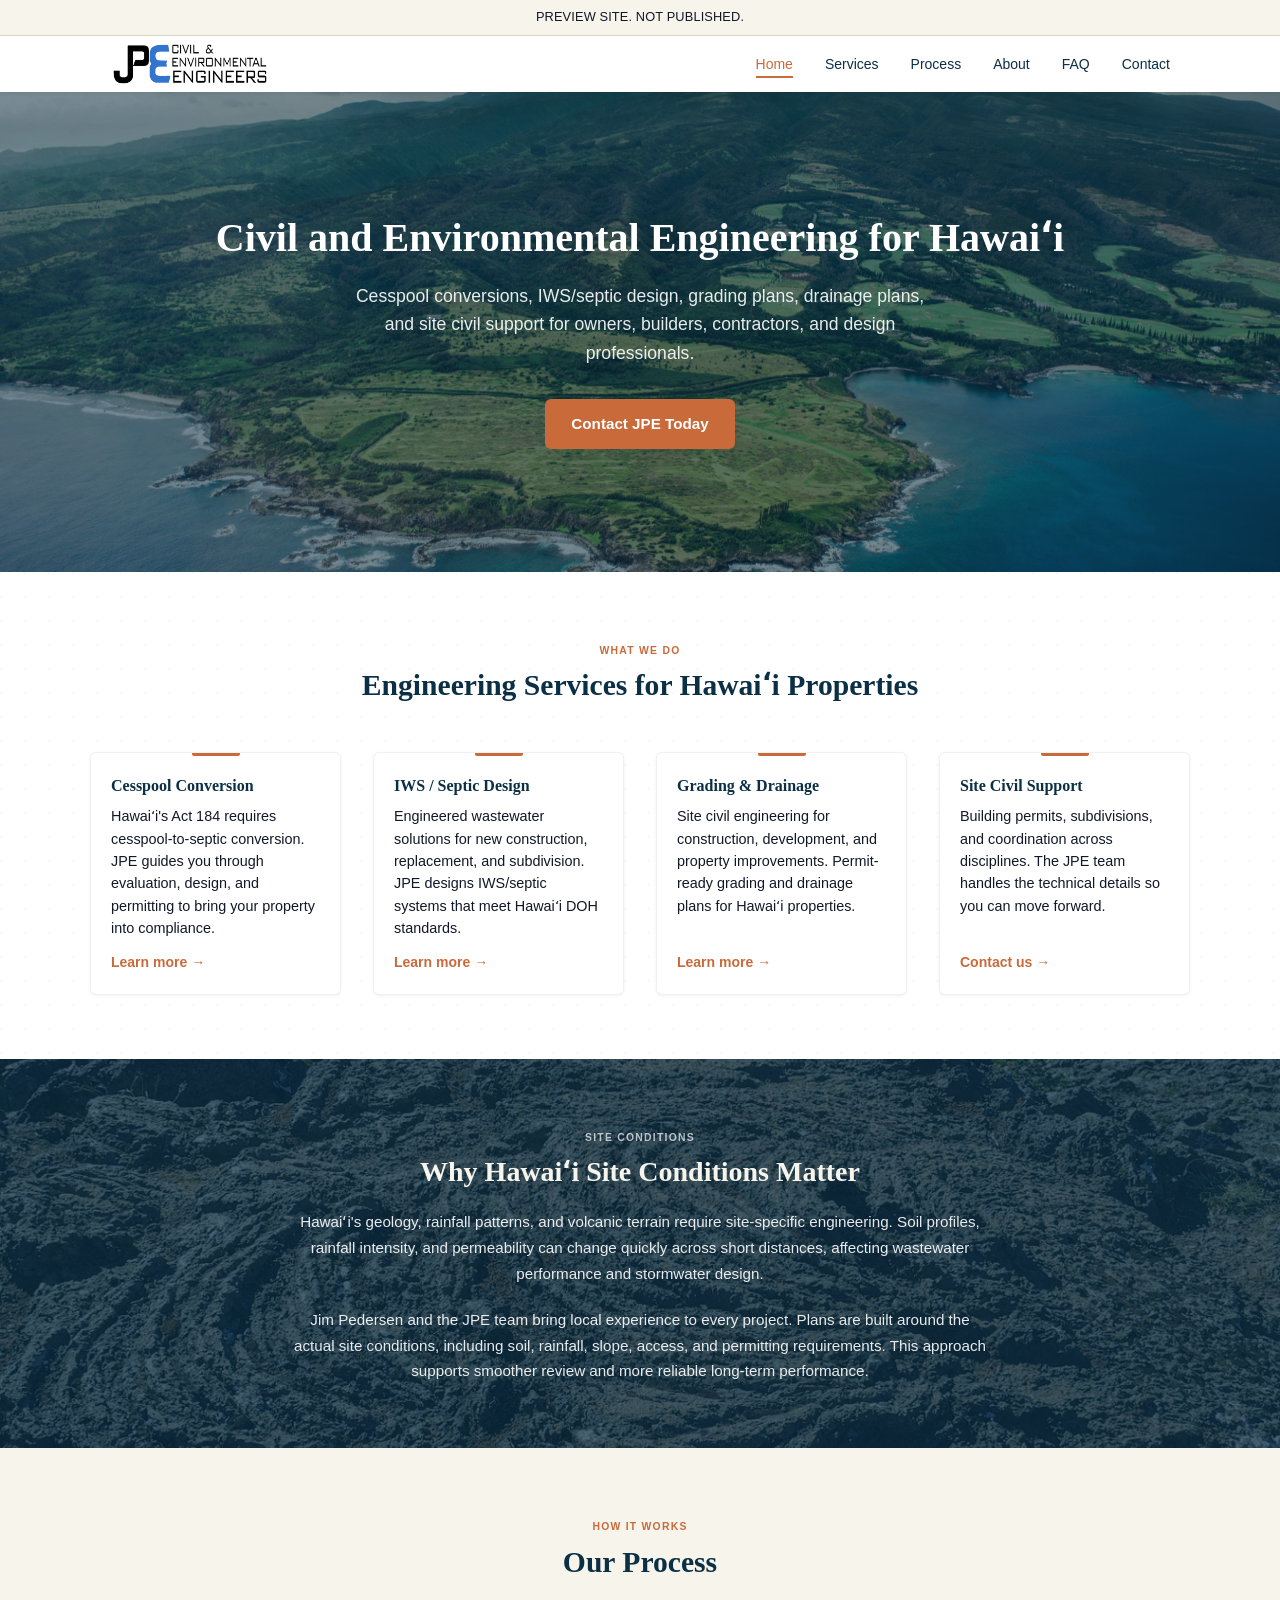
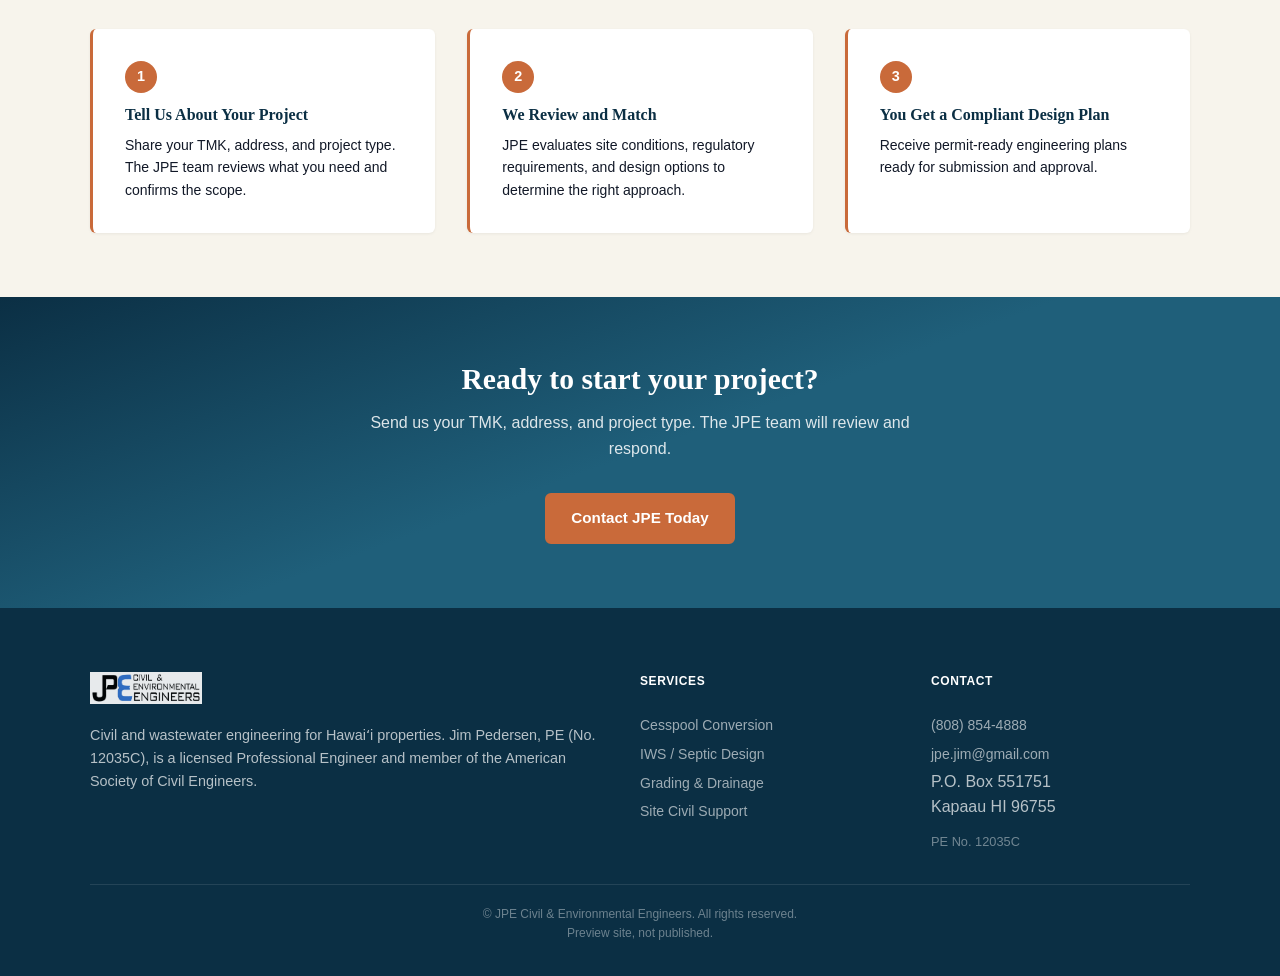
==== commit 1c0aad9e: "Add files via upload" ====
--- a/index.html
+++ b/index.html
@@ -181,8 +181,8 @@
   <div class="content-block site-conditions-inner">
     <span class="section-label" style="color:rgba(255,255,255,0.7);">Site Conditions</span>
     <h2 style="color:#f7f4ec;text-align:center;margin-bottom:var(--md);">Why Hawaiʻi Site Conditions Matter</h2>
-    <p style="color:rgba(255,255,255,0.9);line-height:1.7;text-align:center;max-width:700px;margin-left:auto;margin-right:auto;">Hawaiʻi's geology, rainfall patterns, and volcanic terrain create conditions that standard mainland engineering assumptions simply don't account for. Rapidly changing soil profiles, high-intensity rainfall events, and variable permeability across short distances all affect how wastewater systems perform and how stormwater must be managed.</p>
-    <p style="color:rgba(255,255,255,0.9);line-height:1.7;text-align:center;max-width:700px;margin-left:auto;margin-right:auto;margin-top:var(--md);">Designs that work elsewhere often fail here because they don't account for these island-specific conditions. Jim Pedersen and the JPE team bring local experience to every project. Plans are built around what the land actually is. This approach reduces permit delays and results in systems that perform reliably over time.</p>
+    <p style="color:rgba(255,255,255,0.9);line-height:1.7;text-align:center;max-width:700px;margin-left:auto;margin-right:auto;">Hawaiʻi's geology, rainfall patterns, and volcanic terrain require site-specific engineering. Soil profiles, rainfall intensity, and permeability can change quickly across short distances, affecting wastewater performance and stormwater design.</p>
+    <p style="color:rgba(255,255,255,0.9);line-height:1.7;text-align:center;max-width:700px;margin-left:auto;margin-right:auto;margin-top:var(--md);">Jim Pedersen and the JPE team bring local experience to every project. Plans are built around the actual site conditions, including soil, rainfall, slope, access, and permitting requirements. This approach supports smoother review and more reliable long-term performance.</p>
   </div>
 </section>
 
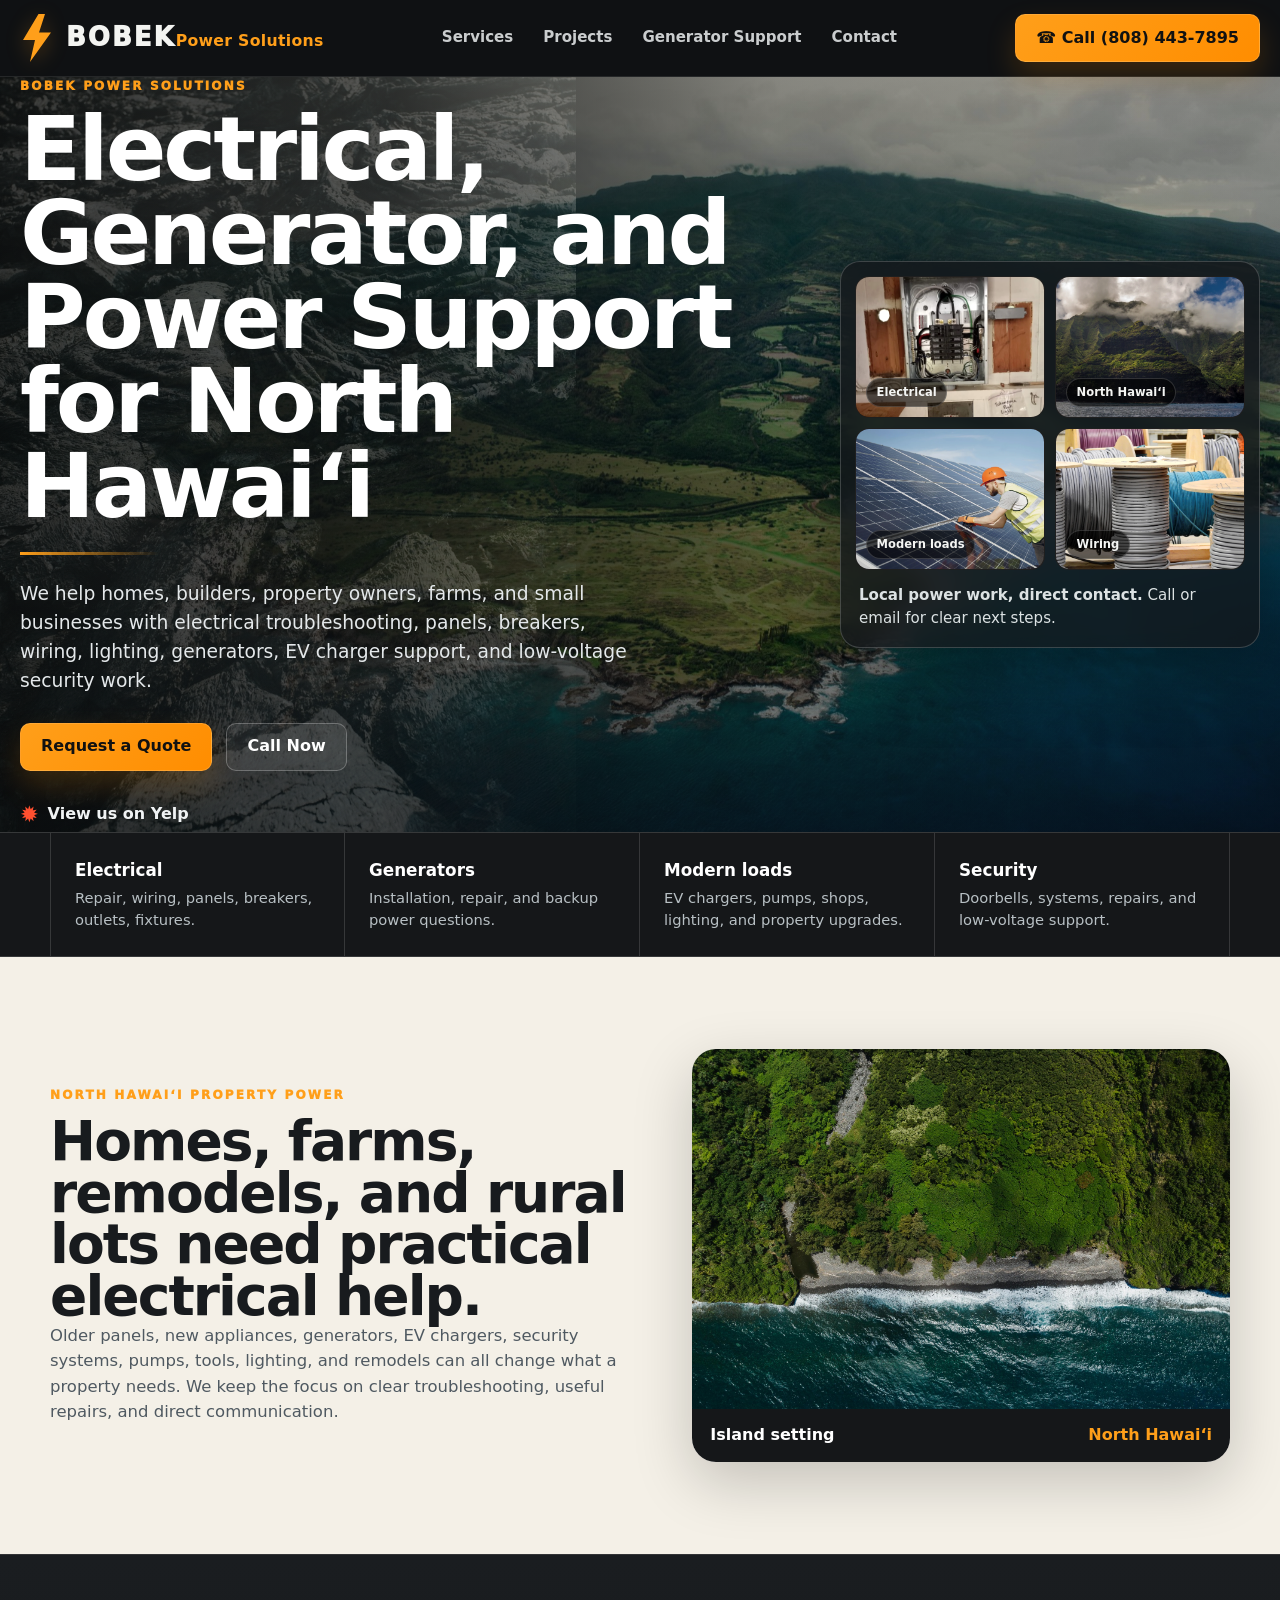
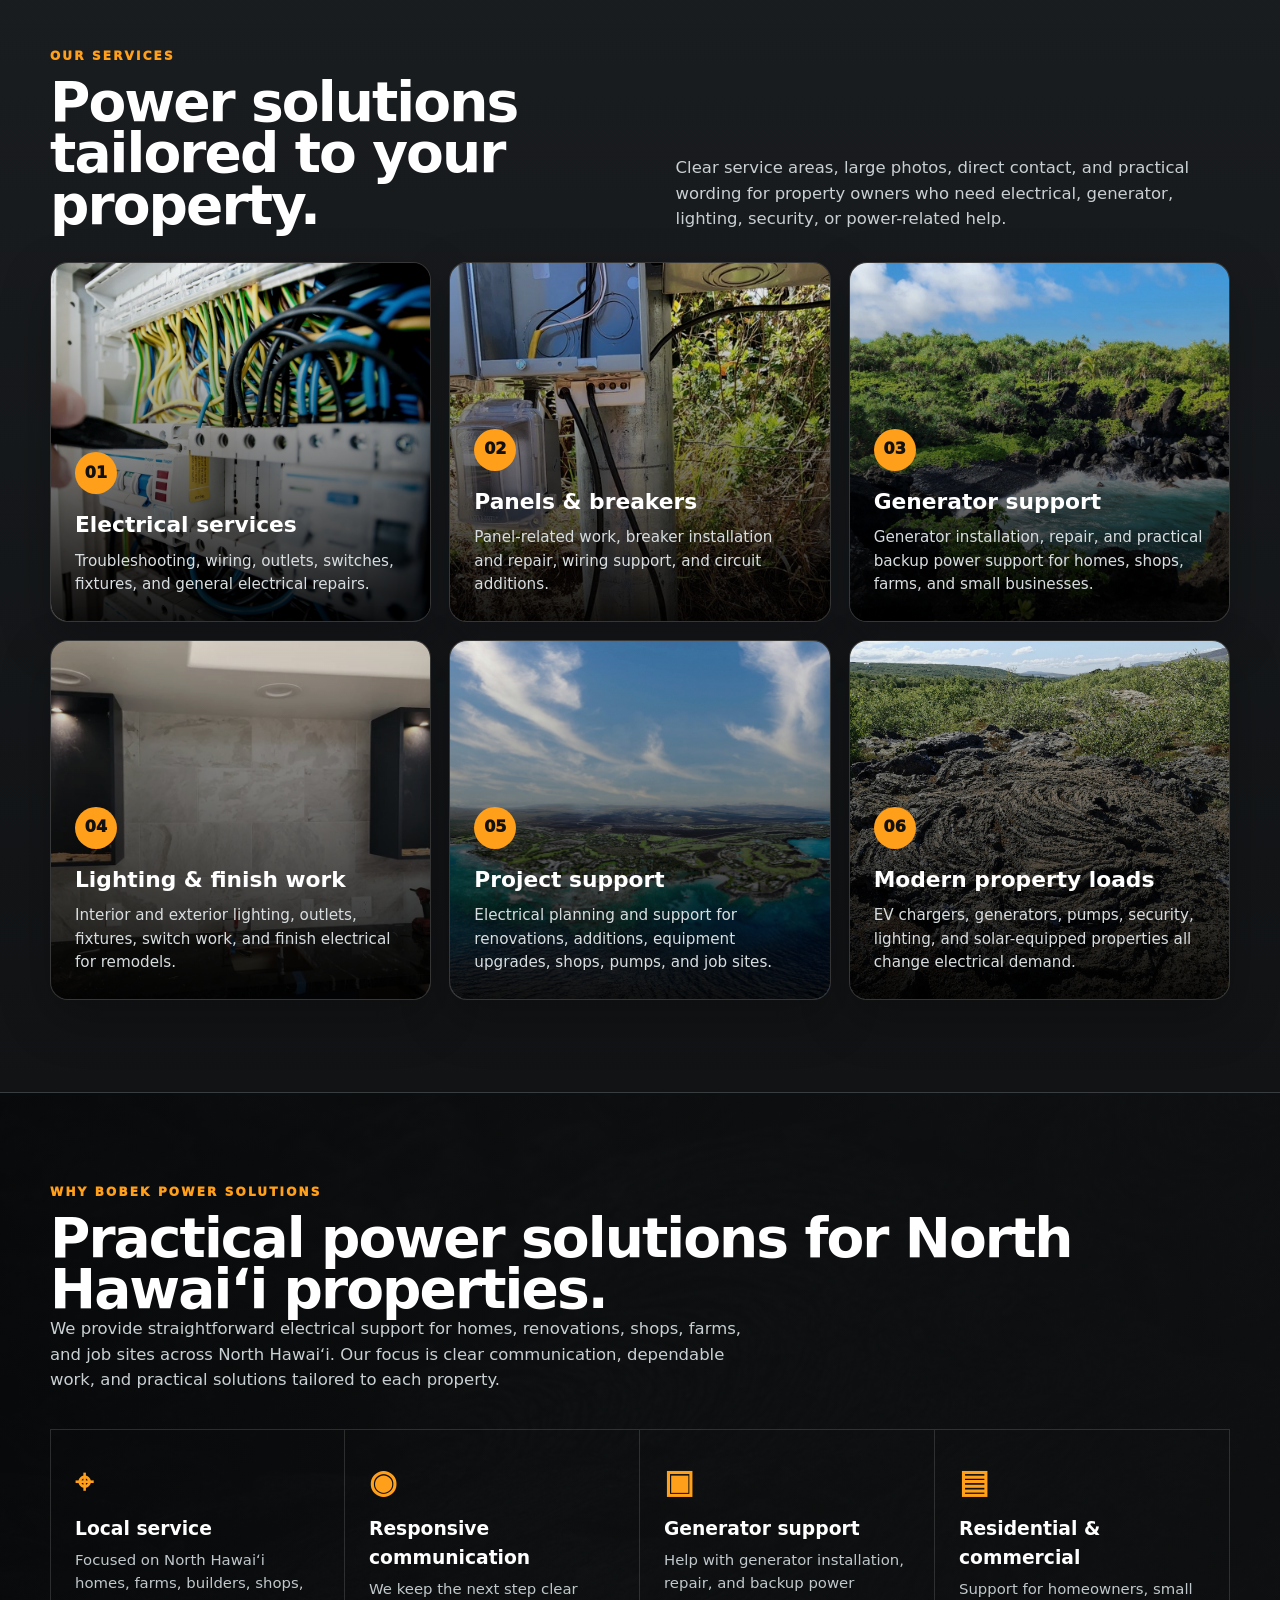
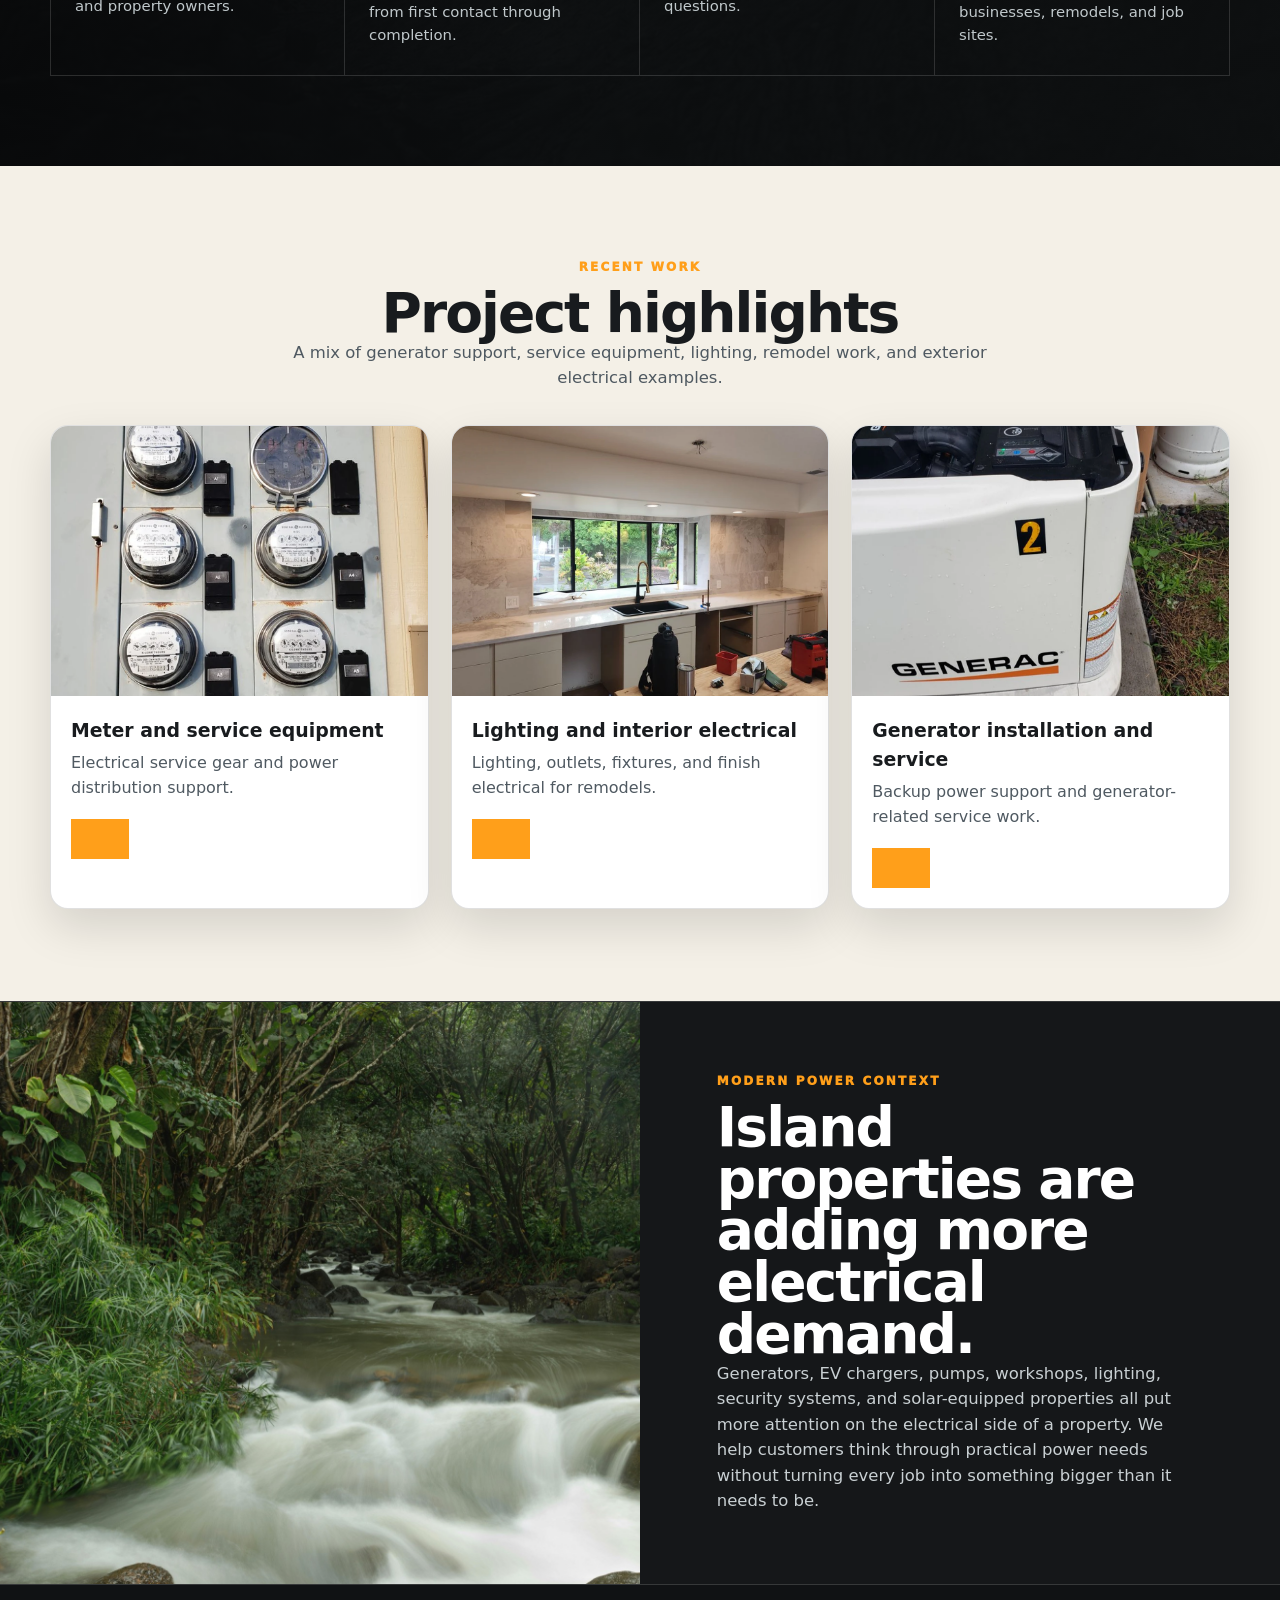
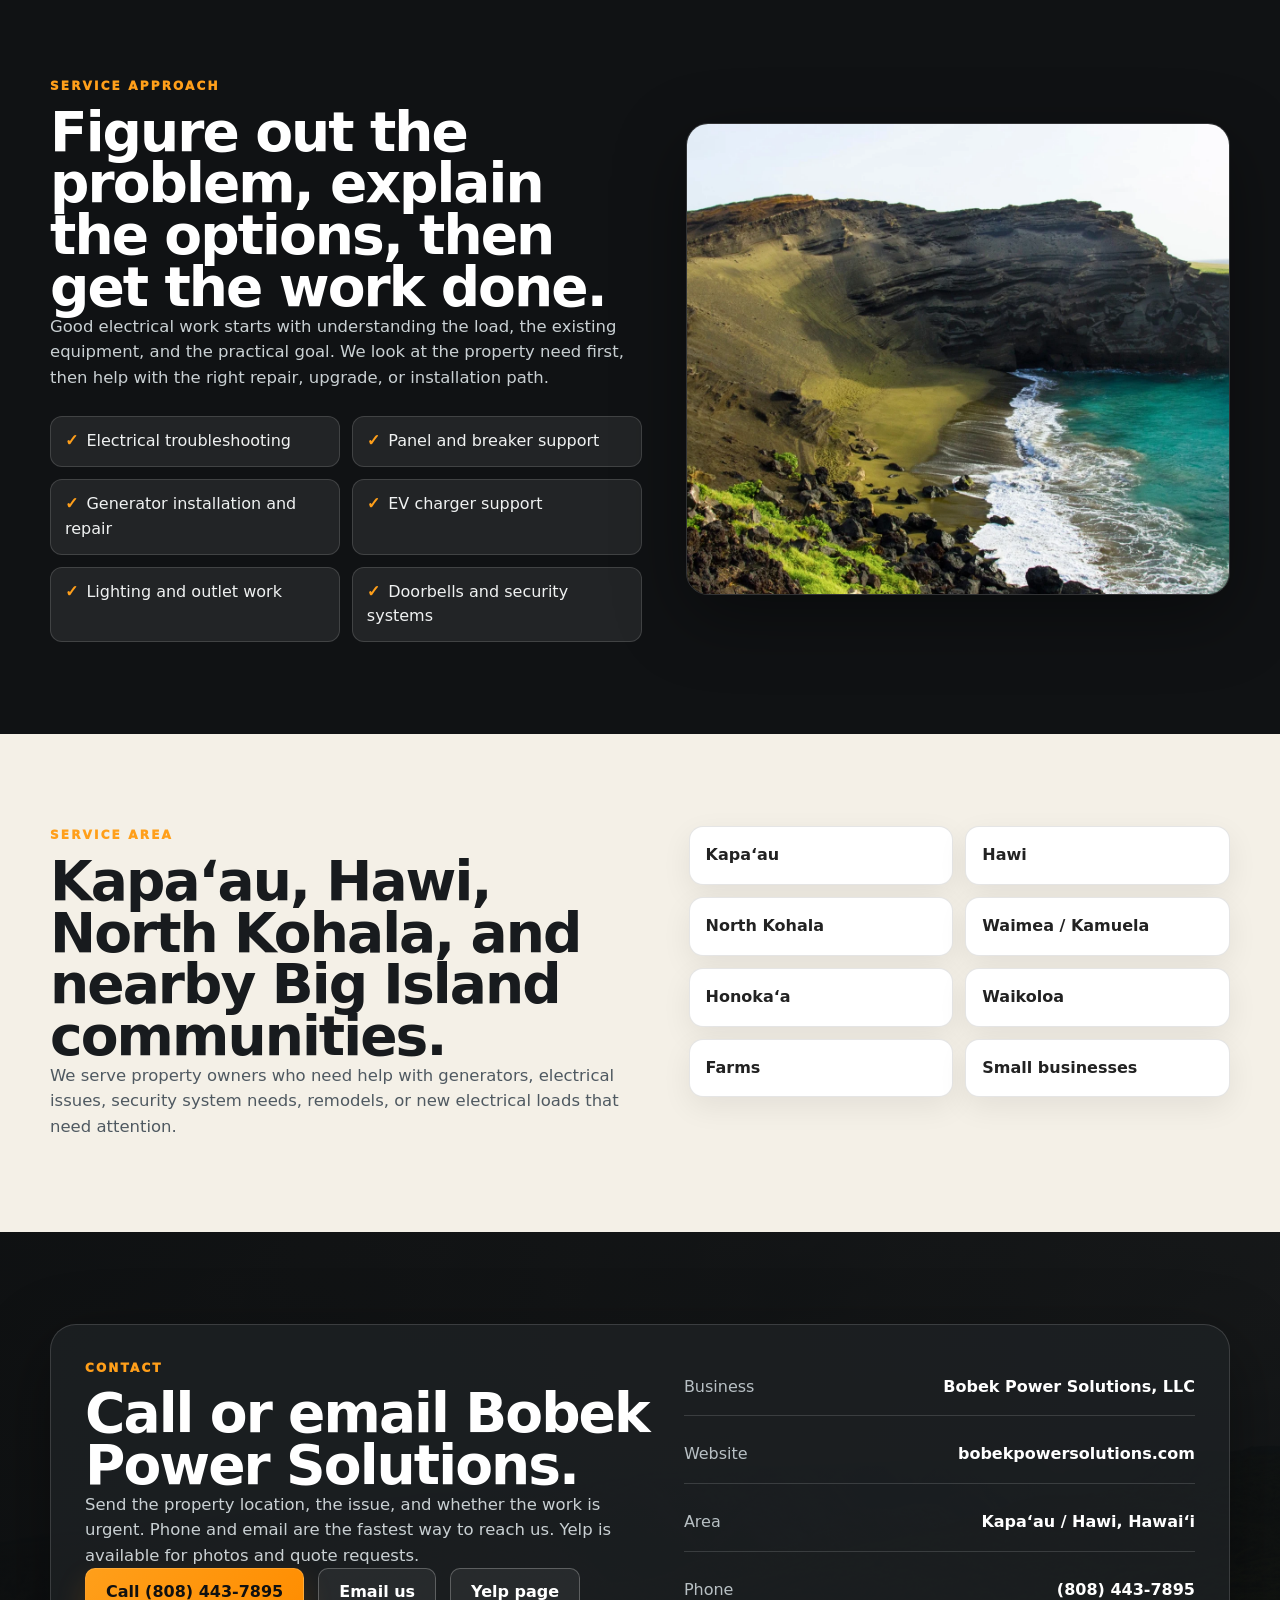
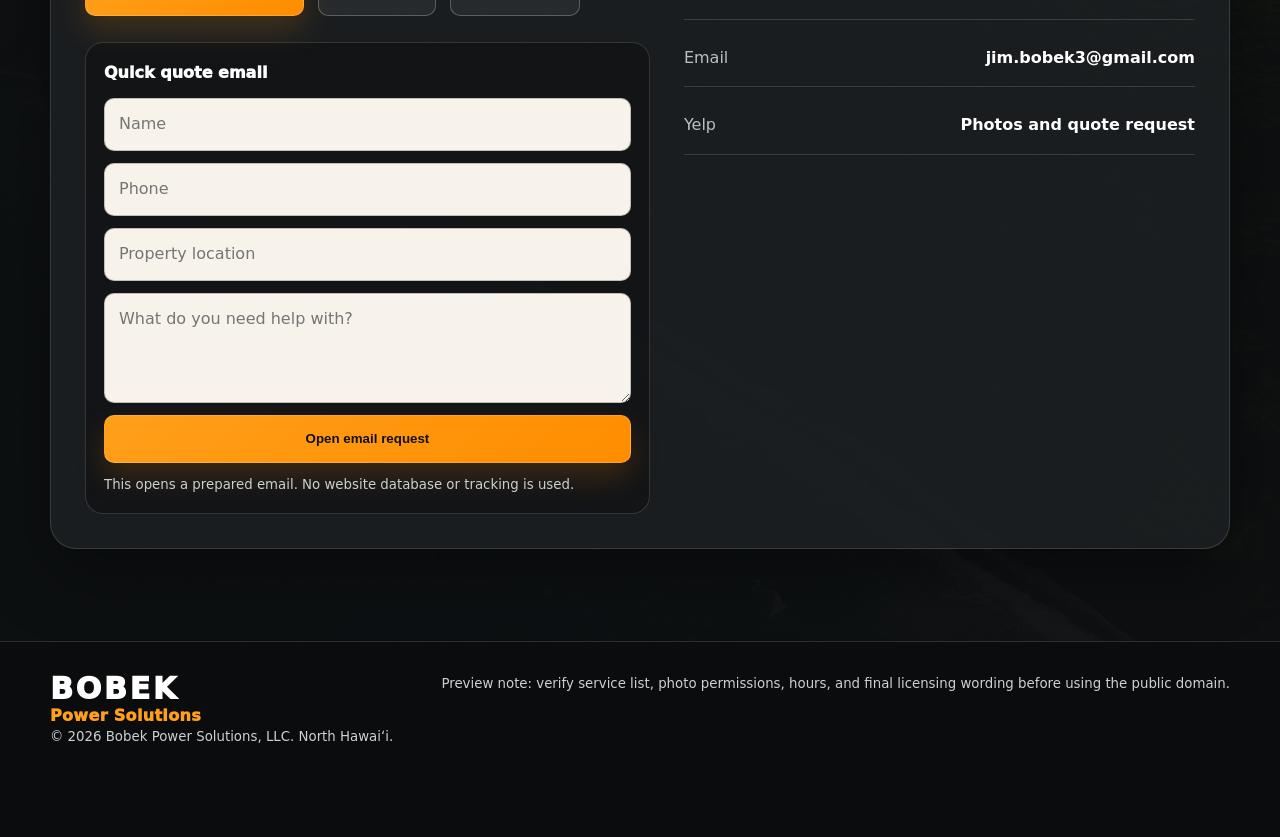
==== commit 7bc738eb: "Add files via upload" ====
--- a/index.html
+++ b/index.html
@@ -1,263 +1,174 @@
-<!DOCTYPE html>
+<!doctype html>
 <html lang="en">
 <head>
-<meta charset="UTF-8">
-
-
-
-
-
-<meta name="viewport" content="width=device-width, initial-scale=1.0">
-<title>JPE Civil & Environmental Engineers | Hawaiʻi Civil and Environmental Engineering</title>
-<meta name="description" content="JPE Civil & Environmental Engineers provides licensed civil and wastewater engineering for Hawaiʻi properties. Cesspool conversion, IWS/septic design, grading and drainage by Jim Pedersen, PE 12035C.">
-<meta name="robots" content="noindex, nofollow">
-<link rel="preload" as="image" href="assets/img/hero-hawaii-coast-rural-land.jpg" fetchpriority="high">
-<link rel="stylesheet" href="assets/css/styles.css">
-<!-- JSON-LD Structured Data -->
-<script type="application/ld+json">
-{
-  "@context": "https://schema.org",
-  "@type": "LocalBusiness",
-  "name": "JPE Civil & Environmental Engineers",
-  "description": "Civil and environmental engineering services on Hawaiʻi properties. Cesspool conversion, IWS/septic system design, grading and drainage plans.",
-  "url": "https://[jpe-domain].com",
-  "telephone": "+1-808-854-4888",
-  "email": "jpe.jim@gmail.com",
-  "address": {
-    "@type": "PostalAddress",
-    "streetAddress": "P.O. Box 551751",
-    "addressLocality": "Kapaau",
-    "addressRegion": "HI",
-    "postalCode": "96755"
-  },
-  "areaServed": {
-    "@type": "Place",
-    "name": "Hawaiʻi (all islands)"
-  },
-  "founder": {
-    "@type": "Person",
-    "name": "Jim Pedersen",
-    "jobTitle": "Professional Engineer, PE"
-  },
-  "license": "PE No. 12035C"
-}
-</script>
-<script type="application/ld+json">
-{
-  "@context": "https://schema.org",
-  "@type": "WebSite",
-  "name": "JPE Civil & Environmental Engineers",
-  "url": "https://[jpe-domain].com",
-  "potentialAction": {
-    "@type": "SearchAction",
-    "target": "https://[jpe-domain].com/search?q={search_term_string}",
-    "query-input": "required name=search_term_string"
+  <meta charset="utf-8">
+  <meta name="viewport" content="width=device-width, initial-scale=1">
+  <meta name="robots" content="noindex, nofollow">
+  <title>Bobek Power Solutions | Electrical, Generator & Power Support in North Hawaiʻi</title>
+  <meta name="description" content="Bobek Power Solutions helps North Hawaiʻi homes, builders, property owners, farms, and small businesses with electrical troubleshooting, panels, breakers, wiring, lighting, generators, EV charger support, and low-voltage security work.">
+  <meta name="theme-color" content="#151719">
+  <meta property="og:type" content="website">
+  <meta property="og:title" content="Bobek Power Solutions | North Hawaiʻi Power Support">
+  <meta property="og:description" content="Electrical, generator, lighting, EV charger, outlet, doorbell, and low-voltage security support for North Hawaiʻi properties.">
+  <meta property="og:image" content="assets/images/og-image.jpg">
+  <meta name="twitter:card" content="summary_large_image">
+  <link rel="icon" href="favicon.ico" sizes="any">
+  <link rel="icon" href="favicon.svg" type="image/svg+xml">
+  <link rel="icon" type="image/png" sizes="48x48" href="favicon-48x48.png">
+  <link rel="apple-touch-icon" href="apple-touch-icon.png">
+  <link rel="manifest" href="site.webmanifest">
+  <link rel="preload" as="image" href="assets/images/hero-hawaii-coast-rural-land.jpg">
+  <style>
+    :root{
+      --ink:#f4f5f3;
+      --muted:#b8c0c4;
+      --paper:#f4f0e7;
+      --paper2:#e8e0d2;
+      --dark:#101214;
+      --graphite:#181b1e;
+      --truck:#25292d;
+      --line:rgba(255,255,255,.14);
+      --amber:#ff9f1a;
+      --amber2:#ffb84a;
+      --ember:#ff5b1f;
+      --text:#181b1e;
+      --text2:#4f5961;
+      --radius:20px;
+      --shadow:0 22px 70px rgba(0,0,0,.38);
+      --max:1180px;
+    }
+    *{box-sizing:border-box}
+    html{scroll-behavior:smooth}
+    body{margin:0;background:var(--dark);color:var(--ink);font-family:Inter,ui-sans-serif,system-ui,-apple-system,BlinkMacSystemFont,"Segoe UI",sans-serif;line-height:1.55;text-rendering:optimizeLegibility}
+    img{display:block;max-width:100%;height:auto}
+    a{color:inherit;text-decoration:none}
+    .skip{position:absolute;left:-999px;top:10px;background:var(--amber);color:#111;padding:.7rem 1rem;z-index:999}.skip:focus{left:10px}
+    .wrap{width:min(var(--max),calc(100% - 40px));margin-inline:auto}
+    .header{position:sticky;top:0;z-index:30;background:rgba(16,18,20,.92);backdrop-filter:blur(16px);border-bottom:1px solid rgba(255,255,255,.09)}
+    .header-inner{width:min(1240px,calc(100% - 32px));margin:auto;display:flex;align-items:center;justify-content:space-between;gap:24px;min-height:76px}
+    .brand{display:flex;align-items:center;gap:12px;min-width:max-content}.bolt{width:34px;height:48px;filter:drop-shadow(0 5px 10px rgba(255,159,26,.25))}.brand-text{line-height:.98}.brand-main{font-weight:950;letter-spacing:.08em;font-size:1.62rem;color:#f3f4f1}.brand-sub{font-weight:850;color:var(--amber);font-size:.98rem;letter-spacing:.02em}
+    .nav{display:flex;gap:30px;align-items:center;color:#e5e8e9;font-weight:700;font-size:.94rem}.nav a{opacity:.88}.nav a:hover{color:var(--amber);opacity:1}
+    .call-pill,.btn{display:inline-flex;align-items:center;justify-content:center;gap:.55rem;border-radius:10px;font-weight:900;border:1px solid rgba(255,255,255,.25);min-height:48px;padding:0 1.25rem;transition:.18s ease}.call-pill,.btn.primary{background:linear-gradient(135deg,var(--amber),#ff8d00);color:#111;border-color:rgba(255,255,255,.15);box-shadow:0 14px 30px rgba(255,143,0,.18)}.btn{background:rgba(255,255,255,.06);color:#fff}.btn:hover,.call-pill:hover{transform:translateY(-1px);filter:brightness(1.05)}
+    .hero{position:relative;min-height:720px;overflow:hidden;background:#0b0d0f}.hero-bg{position:absolute;inset:0;width:100%;height:100%;object-fit:cover}.hero:before{content:"";position:absolute;inset:0;background:linear-gradient(90deg,rgba(9,11,12,.98),rgba(9,11,12,.82) 31%,rgba(9,11,12,.35) 61%,rgba(9,11,12,.2)),linear-gradient(0deg,rgba(9,11,12,.38),rgba(9,11,12,.12));z-index:1}.hero-texture{position:absolute;left:0;top:0;bottom:0;width:45%;z-index:2;background:url('assets/images/black-lava-site-conditions.jpg') center/cover no-repeat;mix-blend-mode:screen;opacity:.22}.hero-content{position:relative;z-index:3;width:min(1240px,calc(100% - 40px));margin:auto;min-height:720px;display:grid;grid-template-columns:minmax(0,1fr) 420px;gap:50px;align-items:center}.kicker{margin:0 0 .7rem;color:var(--amber);text-transform:uppercase;letter-spacing:.18em;font-size:.75rem;font-weight:950}.hero h1,.section h2,.why h2,.power-copy h2{font-family:"Arial Narrow","Roboto Condensed",Impact,system-ui,sans-serif;letter-spacing:-.035em;line-height:.94;margin:0;color:#fff}.hero h1{font-size:clamp(3rem,7vw,6.25rem);max-width:780px}.hero-line{width:140px;height:3px;background:linear-gradient(90deg,var(--amber),transparent);margin:24px 0}.lead{font-size:1.17rem;color:#e4e8ea;max-width:620px;margin:0 0 28px}.actions{display:flex;gap:14px;flex-wrap:wrap;align-items:center}.hero-small{display:inline-flex;align-items:center;gap:.55rem;margin-top:26px;color:#f0f3f4;font-weight:850}.yelp-dot{color:#ff4f2f;font-size:1.4rem}.hero-card{background:rgba(20,24,27,.78);border:1px solid rgba(255,255,255,.18);border-radius:var(--radius);padding:14px;box-shadow:var(--shadow);backdrop-filter:blur(10px)}.hero-card-grid{display:grid;grid-template-columns:1fr 1fr;gap:10px}.hero-card figure{margin:0;position:relative;overflow:hidden;border-radius:14px;border:1px solid rgba(255,255,255,.12);background:#000}.hero-card img{height:140px;width:100%;object-fit:cover;filter:saturate(.92) contrast(1.05)}.hero-card figcaption{position:absolute;left:10px;bottom:10px;background:rgba(0,0,0,.58);border:1px solid rgba(255,255,255,.16);border-radius:999px;padding:.28rem .6rem;font-size:.72rem;font-weight:900}.hero-note{margin:14px 4px 2px;color:#dce2e3;font-size:.94rem}
+    .quickbar{background:#151719;border-top:1px solid var(--line);border-bottom:1px solid var(--line)}.quickbar .wrap{display:grid;grid-template-columns:repeat(4,1fr);gap:0}.quick{padding:24px;border-right:1px solid var(--line)}.quick:first-child{border-left:1px solid var(--line)}.quick strong{display:block;color:#fff;font-size:1.05rem}.quick span{display:block;color:var(--muted);font-size:.92rem;margin-top:4px}
+    .section{padding:92px 0;background:var(--dark);color:#fff}.section.light{background:var(--paper);color:var(--text)}.section.light h2,.section.light h3{color:var(--text)}.section.light .copy{color:var(--text2)}.section.graphite{background:linear-gradient(180deg,#1a1d20,#111315);border-top:1px solid var(--line);border-bottom:1px solid var(--line)}.copy{color:#c9d0d3;margin:0;font-size:1.03rem;max-width:720px}.section h2,.why h2,.power-copy h2{font-size:clamp(2.2rem,4.3vw,4.3rem)}
+    .intro{display:grid;grid-template-columns:1.05fr .95fr;gap:48px;align-items:center}.intro-card{border-radius:24px;overflow:hidden;box-shadow:0 20px 60px rgba(0,0,0,.2);background:#fff}.intro-card img{width:100%;height:360px;object-fit:cover}.caption{display:flex;justify-content:space-between;padding:14px 18px;background:#151719;color:#fff;font-weight:850}.caption span:last-child{color:var(--amber)}
+    .service-head{display:grid;grid-template-columns:1fr .95fr;gap:42px;align-items:end;margin-bottom:30px}.service-head h2{max-width:720px}.service-tiles{display:grid;grid-template-columns:repeat(3,1fr);gap:18px}.tile{position:relative;overflow:hidden;border-radius:18px;background:#111;border:1px solid rgba(255,255,255,.16);min-height:360px;box-shadow:0 18px 50px rgba(0,0,0,.25)}.tile img{position:absolute;inset:0;width:100%;height:100%;object-fit:cover;filter:saturate(.88) contrast(1.05)}.tile:after{content:"";position:absolute;inset:0;background:linear-gradient(180deg,rgba(0,0,0,.04),rgba(0,0,0,.34) 38%,rgba(0,0,0,.91))}.tile-body{position:absolute;z-index:2;left:0;right:0;bottom:0;padding:24px}.tile-num{display:inline-grid;place-items:center;width:42px;height:42px;border-radius:50%;background:var(--amber);color:#111;font-weight:950;margin-bottom:14px}.tile h3{margin:0 0 8px;color:#fff;font-size:1.36rem}.tile p{margin:0;color:#d8dee0;font-size:.95rem}.tile.wide{grid-column:span 2}
+    .why{position:relative;overflow:hidden;background:#0f1113}.why:before{content:"";position:absolute;inset:0;background:url('assets/images/faq-lava-site-context.jpg') left center/cover no-repeat;opacity:.48}.why:after{content:"";position:absolute;inset:0;background:linear-gradient(90deg,rgba(8,9,10,.94),rgba(12,14,15,.88) 45%,rgba(13,15,16,.96))}.why-inner{position:relative;z-index:1;width:min(var(--max),calc(100% - 40px));margin:auto;padding:90px 0}.trust{display:grid;grid-template-columns:repeat(4,1fr);gap:0;margin-top:36px;border-top:1px solid var(--line);border-bottom:1px solid var(--line)}.trust-item{padding:28px 24px;border-right:1px solid var(--line)}.trust-item:first-child{border-left:1px solid var(--line)}.trust-icon{font-size:2rem;color:var(--amber);font-weight:950}.trust-item h3{margin:.4rem 0;color:#fff}.trust-item p{margin:0;color:#c0c8cb;font-size:.93rem}
+    .center{text-align:center}.thin{max-width:780px}.projects{display:grid;grid-template-columns:repeat(3,1fr);gap:22px;margin-top:34px}.project{background:#fff;border:1px solid rgba(0,0,0,.12);border-radius:18px;overflow:hidden;box-shadow:0 18px 45px rgba(0,0,0,.13)}.project img{height:270px;width:100%;object-fit:cover}.project div{padding:20px}.project h3{margin:0 0 6px;font-size:1.18rem}.project p{margin:0;color:var(--text2)}.accent-line{width:58px;height:3px;background:var(--amber);margin-top:18px}
+    .power-band{display:grid;grid-template-columns:1fr 1fr;min-height:520px;background:#151719;border-top:1px solid var(--line);border-bottom:1px solid var(--line)}.power-band img{width:100%;height:100%;object-fit:cover}.power-copy{padding:70px clamp(28px,6vw,86px);display:flex;flex-direction:column;justify-content:center}.power-copy .copy{max-width:620px}
+    .split{display:grid;grid-template-columns:1fr .92fr;gap:44px;align-items:center}.split-img{border-radius:22px;overflow:hidden;border:1px solid var(--line);box-shadow:var(--shadow)}.split-img img{height:470px;width:100%;object-fit:cover}.checks{display:grid;grid-template-columns:1fr 1fr;gap:12px;padding:0;margin:26px 0 0;list-style:none}.checks li{background:rgba(255,255,255,.08);border:1px solid var(--line);border-radius:12px;padding:12px 14px;color:#f0f2f2}.checks li:before{content:"✓";color:var(--amber);font-weight:950;margin-right:.5rem}
+    .area-grid{display:grid;grid-template-columns:1.05fr .95fr;gap:40px;align-items:start}.areas{display:grid;grid-template-columns:1fr 1fr;gap:12px}.areas div{background:#fff;border:1px solid rgba(0,0,0,.1);border-radius:14px;padding:16px;font-weight:900;color:#222;box-shadow:0 10px 30px rgba(0,0,0,.07)}
+    .contact-section{position:relative;background:#111315;overflow:hidden}.contact-section:before{content:"";position:absolute;inset:0;background:url('assets/images/contact-hawaii-property-context.jpg') center/cover no-repeat;opacity:.28}.contact-section:after{content:"";position:absolute;inset:0;background:linear-gradient(90deg,rgba(13,15,16,.96),rgba(13,15,16,.88))}.contact-panel{position:relative;z-index:1;display:grid;grid-template-columns:1.05fr .95fr;gap:34px;align-items:start;background:rgba(30,34,37,.78);border:1px solid var(--line);border-radius:26px;padding:34px;box-shadow:var(--shadow)}.quote-box{display:grid;gap:12px;margin-top:26px;background:rgba(0,0,0,.28);border:1px solid var(--line);padding:18px;border-radius:18px}.quote-box label{font-weight:950}.quote-box input,.quote-box textarea{width:100%;background:#f7f3ea;color:#111;border:1px solid rgba(0,0,0,.22);border-radius:10px;padding:13px 14px;font:inherit}.quote-box textarea{min-height:110px;resize:vertical}.quote-box small{color:#c9d0d3}.contact-right{display:grid;gap:10px}.contact-row{display:flex;justify-content:space-between;gap:20px;border-bottom:1px solid var(--line);padding:16px 0}.contact-row span{color:var(--muted)}.contact-row strong{text-align:right;color:#fff}.contact-row a{color:#fff}.footer{background:#0b0c0d;border-top:1px solid var(--line);padding:32px 0 88px;color:#cbd1d3}.footer .wrap{display:flex;justify-content:space-between;gap:30px;align-items:flex-start}.footer-brand{font-weight:950;font-size:1.9rem;letter-spacing:.08em;color:#fff;line-height:1}.footer-brand span{display:block;color:var(--amber);font-size:1rem;letter-spacing:.02em;margin-top:.2rem}.mobile-call{display:none;position:fixed;left:16px;right:16px;bottom:14px;z-index:40;background:linear-gradient(135deg,var(--amber),#ff8d00);color:#111;border-radius:13px;min-height:54px;align-items:center;justify-content:center;font-weight:950;box-shadow:0 15px 50px rgba(0,0,0,.42)}
+    @media (max-width:980px){.nav{display:none}.header-inner{min-height:68px}.hero-content,.intro,.service-head,.power-band,.split,.area-grid,.contact-panel{grid-template-columns:1fr}.hero-content{padding:70px 0;min-height:auto}.hero{min-height:auto}.hero-card{max-width:620px}.quickbar .wrap{grid-template-columns:1fr 1fr}.service-tiles{grid-template-columns:1fr 1fr}.trust{grid-template-columns:1fr 1fr}.projects{grid-template-columns:1fr}.power-band img{height:330px}.footer .wrap{flex-direction:column}.call-pill{display:none}.mobile-call{display:flex}}
+    @media (max-width:640px){.wrap,.hero-content,.header-inner{width:calc(100% - 28px)}.brand-main{font-size:1.25rem}.brand-sub{font-size:.82rem}.bolt{width:27px}.hero h1{font-size:3.05rem}.lead{font-size:1rem}.quickbar .wrap,.service-tiles,.trust,.areas,.checks{grid-template-columns:1fr}.quick,.quick:first-child{border-left:0;border-right:0;border-bottom:1px solid var(--line)}.section{padding:64px 0}.hero-card-grid{grid-template-columns:1fr 1fr}.hero-card img{height:110px}.tile{min-height:300px}.contact-panel{padding:22px}.actions{align-items:stretch}.actions .btn{width:100%}.contact-row{display:block}.contact-row strong{text-align:left;display:block;margin-top:4px}.projects .project img{height:220px}}
+  </style>
+  <script type="application/ld+json">
+  {
+    "@context":"https://schema.org",
+    "@type":"LocalBusiness",
+    "name":"Bobek Power Solutions, LLC",
+    "telephone":"+1-808-443-7895",
+    "email":"jim.bobek3@gmail.com",
+    "url":"https://bobekpowersolutions.com/",
+    "address":{"@type":"PostalAddress","addressLocality":"Kapaʻau","addressRegion":"HI","addressCountry":"US"},
+    "areaServed":["Kapaʻau","Hawi","North Kohala","Waimea","Kamuela","Waikoloa","Honokaʻa","Hawaiʻi Island"],
+    "sameAs":["https://www.yelp.com/biz/bobek-power-solutions-hawi"]
   }
-}
-</script>
-<script type="application/ld+json">
-{
-  "@context": "https://schema.org",
-  "@type": "BreadcrumbList",
-  "itemListElement": [{
-    "@type": "ListItem",
-    "position": 1,
-    "name": "Home",
-    "item": "https://[jpe-domain].com"
-  }]
-}
-</script>
-<!-- Favicons -->
-<link rel="icon" href="assets/img/favicon.ico" sizes="any">
-<link rel="icon" type="image/png" sizes="16x16" href="assets/img/favicon-16x16.png">
-<link rel="icon" type="image/png" sizes="32x32" href="assets/img/favicon-32x32.png">
-<link rel="apple-touch-icon" sizes="180x180" href="assets/img/apple-touch-icon.png">
-<link rel="manifest" href="site.webmanifest">
+  </script>
 </head>
 <body>
-
-<!-- Preview Banner -->
-<div class="preview-banner" role="status">
-  PREVIEW SITE. NOT PUBLISHED.
-</div>
-
-<!-- Header -->
-<header class="site-header">
+<a class="skip" href="#main">Skip to content</a>
+<header class="header" aria-label="Site header">
   <div class="header-inner">
-    <a href="index.html" class="site-logo-pill" aria-label="JPE home">
-      <img src="assets/img/jpe-logo-white-bg.png" alt="JPE logo" width="160" height="48">
+    <a class="brand" href="index.html" aria-label="Bobek Power Solutions home">
+      <svg class="bolt" viewBox="0 0 64 96" aria-hidden="true"><path fill="#ff9f1a" d="M35 0 4 52h24L18 96l42-59H36L48 0z"/></svg>
+      <span class="brand-text"><span class="brand-main">BOBEK</span><span class="brand-sub">Power Solutions</span></span>
     </a>
-    <nav class="main-nav" aria-label="Primary navigation">
-      <ul class="nav-list">
-        <li><a href="index.html" class="nav-link" aria-current="page">Home</a></li>
-        <li><a href="index.html#services" class="nav-link">Services</a></li>
-        <li><a href="process.html" class="nav-link">Process</a></li>
-        <li><a href="about.html" class="nav-link">About</a></li>
-        <li><a href="faq.html" class="nav-link">FAQ</a></li>
-        <li><a href="contact.html" class="nav-link">Contact</a></li>
-      </ul>
+    <nav class="nav" aria-label="Main navigation">
+      <a href="#services">Services</a><a href="#projects">Projects</a><a href="#generator">Generator Support</a><a href="#contact">Contact</a>
     </nav>
-    <button class="menu-toggle" aria-expanded="false" aria-controls="mobile-nav" aria-label="Toggle navigation menu">
-      <span class="hamburger-line"></span>
-      <span class="hamburger-line"></span>
-      <span class="hamburger-line"></span>
-    </button>
+    <a class="call-pill" href="tel:+18084437895">☎ Call (808) 443-7895</a>
   </div>
 </header>
+<main id="main">
+  <section class="hero" aria-label="Electrical, generator, and power support for North Hawaiʻi">
+    <img class="hero-bg" src="assets/images/hero-hawaii-coast-rural-land.jpg" alt="Rugged Hawaiʻi Island coastline">
+    <div class="hero-texture" aria-hidden="true"></div>
+    <div class="hero-content">
+      <div>
+        <p class="kicker">Bobek Power Solutions</p>
+        <h1>Electrical, Generator, and Power Support for North Hawaiʻi</h1>
+        <div class="hero-line" aria-hidden="true"></div>
+        <p class="lead">We help homes, builders, property owners, farms, and small businesses with electrical troubleshooting, panels, breakers, wiring, lighting, generators, EV charger support, and low-voltage security work.</p>
+        <div class="actions"><a class="btn primary" href="mailto:jim.bobek3@gmail.com?subject=Quote request via Bobek Power Solutions">Request a Quote</a><a class="btn" href="tel:+18084437895">Call Now</a></div>
+        <a class="hero-small" href="https://www.yelp.com/biz/bobek-power-solutions-hawi" target="_blank" rel="noopener nofollow"><span class="yelp-dot">✹</span> View us on Yelp</a>
+      </div>
+      <aside class="hero-card" aria-label="Service image overview">
+        <div class="hero-card-grid">
+          <figure><img src="assets/images/bobek-panel-work.webp" alt="Electrical panel work"><figcaption>Electrical</figcaption></figure>
+          <figure><img src="assets/images/hawaii-cliffs.webp" alt="North Hawaiʻi coastline"><figcaption>North Hawaiʻi</figcaption></figure>
+          <figure><img src="assets/images/solar-context.webp" alt="Solar panels as modern property power context"><figcaption>Modern loads</figcaption></figure>
+          <figure><img src="assets/images/cable-spools.webp" alt="Electrical cable spools"><figcaption>Wiring</figcaption></figure>
+        </div>
+        <p class="hero-note"><strong>Local power work, direct contact.</strong> Call or email for clear next steps.</p>
+      </aside>
+    </div>
+  </section>
 
-<!-- Mobile Nav Overlay -->
-<nav id="mobile-nav" class="mobile-nav" aria-label="Mobile navigation">
-  <ul class="nav-list">
-    <li><a href="index.html" class="nav-link" aria-current="page">Home</a></li>
-    <li><a href="index.html#services" class="nav-link">Services</a></li>
-    <li><a href="process.html" class="nav-link">Process</a></li>
-    <li><a href="about.html" class="nav-link">About</a></li>
-    <li><a href="faq.html" class="nav-link">FAQ</a></li>
-    <li><a href="contact.html" class="nav-link">Contact</a></li>
-  </ul>
-</nav>
+  <section class="quickbar" aria-label="Quick service summary"><div class="wrap">
+    <div class="quick"><strong>Electrical</strong><span>Repair, wiring, panels, breakers, outlets, fixtures.</span></div>
+    <div class="quick"><strong>Generators</strong><span>Installation, repair, and backup power questions.</span></div>
+    <div class="quick"><strong>Modern loads</strong><span>EV chargers, pumps, shops, lighting, and property upgrades.</span></div>
+    <div class="quick"><strong>Security</strong><span>Doorbells, systems, repairs, and low-voltage support.</span></div>
+  </div></section>
 
-<main>
+  <section class="section light"><div class="wrap intro">
+    <div><p class="kicker">North Hawaiʻi property power</p><h2>Homes, farms, remodels, and rural lots need practical electrical help.</h2><p class="copy">Older panels, new appliances, generators, EV chargers, security systems, pumps, tools, lighting, and remodels can all change what a property needs. We keep the focus on clear troubleshooting, useful repairs, and direct communication.</p></div>
+    <div class="intro-card"><img src="assets/images/about-hawaii-land-water-context.jpg" alt="Hawaiʻi land and water context"><div class="caption"><span>Island setting</span><span>North Hawaiʻi</span></div></div>
+  </div></section>
 
-<!-- Hero Section -->
-<section class="hero">
-  <div class="hero-inner">
-    <div class="hero-text">
-      <h1>Civil and Environmental Engineering for Hawaiʻi</h1>
-      <p class="hero-subtitle">Cesspool conversions, IWS/septic design, grading plans, drainage plans, and site civil support for owners, builders, contractors, and design professionals.</p>
-      <div class="hero-cta-group">
-        <a href="contact.html" class="btn btn-primary">Contact JPE Today</a>
-      </div>
+  <section class="section graphite" id="services"><div class="wrap service-head"><div><p class="kicker">Our services</p><h2>Power solutions tailored to your property.</h2></div><p class="copy">Clear service areas, large photos, direct contact, and practical wording for property owners who need electrical, generator, lighting, security, or power-related help.</p></div>
+    <div class="wrap service-tiles">
+      <article class="tile"><img src="assets/images/electrical-panel.webp" alt="Clean electrical panel"><div class="tile-body"><span class="tile-num">01</span><h3>Electrical services</h3><p>Troubleshooting, wiring, outlets, switches, fixtures, and general electrical repairs.</p></div></article>
+      <article class="tile"><img src="assets/images/bobek-exterior-service.webp" alt="Exterior electrical service equipment"><div class="tile-body"><span class="tile-num">02</span><h3>Panels & breakers</h3><p>Panel-related work, breaker installation and repair, wiring support, and circuit additions.</p></div></article>
+      <article class="tile"><img src="assets/images/black-lava-shoreline.jpg" alt="Dark Hawaiʻi lava shoreline"><div class="tile-body"><span class="tile-num">03</span><h3>Generator support</h3><p>Generator installation, repair, and practical backup power support for homes, shops, farms, and small businesses.</p></div></article>
+      <article class="tile"><img src="assets/images/bobek-finish-lighting.webp" alt="Interior lighting and finish electrical"><div class="tile-body"><span class="tile-num">04</span><h3>Lighting & finish work</h3><p>Interior and exterior lighting, outlets, fixtures, switch work, and finish electrical for remodels.</p></div></article>
+      <article class="tile"><img src="assets/images/services-hawaii-property-context.jpg" alt="Hawaiʻi property context"><div class="tile-body"><span class="tile-num">05</span><h3>Project support</h3><p>Electrical planning and support for renovations, additions, equipment upgrades, shops, pumps, and job sites.</p></div></article>
+      <article class="tile"><img src="assets/images/hawaii-volcanic-site-conditions.jpg" alt="Hawaiʻi volcanic site context"><div class="tile-body"><span class="tile-num">06</span><h3>Modern property loads</h3><p>EV chargers, generators, pumps, security, lighting, and solar-equipped properties all change electrical demand.</p></div></article>
     </div>
-  </div>
-</section>
+  </section>
 
-<!-- Services Overview -->
-<section id="services" class="section section-white topo-bg">
-  <div class="content-block">
-    <div class="section-header">
-      <span class="section-label">What We Do</span>
-      <h2>Engineering Services for Hawaiʻi Properties</h2>
-    </div>
-    <div class="services-grid-4">
-      <article class="service-card">
-        <div class="service-card-accent" aria-hidden="true"></div>
-        <div class="service-card-body">
-          <h3>Cesspool Conversion</h3>
-          <p>Hawaiʻi's Act 184 requires cesspool-to-septic conversion. JPE guides you through evaluation, design, and permitting to bring your property into compliance.</p>
-          <a href="cesspool-conversion.html" class="card-link">Learn more <span aria-hidden="true">&rarr;</span></a>
-        </div>
-      </article>
-      <article class="service-card">
-        <div class="service-card-accent" aria-hidden="true"></div>
-        <div class="service-card-body">
-          <h3>IWS / Septic Design</h3>
-          <p>Engineered wastewater solutions for new construction, replacement, and subdivision. JPE designs IWS/septic systems that meet Hawaiʻi DOH standards.</p>
-          <a href="iws-septic-design.html" class="card-link">Learn more <span aria-hidden="true">&rarr;</span></a>
-        </div>
-      </article>
-      <article class="service-card">
-        <div class="service-card-accent" aria-hidden="true"></div>
-        <div class="service-card-body">
-          <h3>Grading &amp; Drainage</h3>
-          <p>Site civil engineering for construction, development, and property improvements. Permit-ready grading and drainage plans for Hawaiʻi properties.</p>
-          <a href="grading-drainage.html" class="card-link">Learn more <span aria-hidden="true">&rarr;</span></a>
-        </div>
-      </article>
-      <article class="service-card">
-        <div class="service-card-accent" aria-hidden="true"></div>
-        <div class="service-card-body">
-          <h3>Site Civil Support</h3>
-          <p>Building permits, subdivisions, and coordination across disciplines. The JPE team handles the technical details so you can move forward.</p>
-          <a href="contact.html" class="card-link">Contact us <span aria-hidden="true">&rarr;</span></a>
-        </div>
-      </article>
-    </div>
-  </div>
-</section>
+  <section class="why" aria-label="Why Bobek Power Solutions"><div class="why-inner"><p class="kicker">Why Bobek Power Solutions</p><h2>Practical power solutions for North Hawaiʻi properties.</h2><p class="copy">We provide straightforward electrical support for homes, renovations, shops, farms, and job sites across North Hawaiʻi. Our focus is clear communication, dependable work, and practical solutions tailored to each property.</p><div class="trust"><div class="trust-item"><div class="trust-icon">⌖</div><h3>Local service</h3><p>Focused on North Hawaiʻi homes, farms, builders, shops, and property owners.</p></div><div class="trust-item"><div class="trust-icon">◉</div><h3>Responsive communication</h3><p>We keep the next step clear from first contact through completion.</p></div><div class="trust-item"><div class="trust-icon">▣</div><h3>Generator support</h3><p>Help with generator installation, repair, and backup power questions.</p></div><div class="trust-item"><div class="trust-icon">▤</div><h3>Residential & commercial</h3><p>Support for homeowners, small businesses, remodels, and job sites.</p></div></div></div></section>
 
-<!-- Hawaii Site Conditions Section -->
-<section class="section section-site-conditions">
-  <div class="content-block site-conditions-inner">
-    <span class="section-label" style="color:rgba(255,255,255,0.7);">Site Conditions</span>
-    <h2 style="color:#f7f4ec;text-align:center;margin-bottom:var(--md);">Why Hawaiʻi Site Conditions Matter</h2>
-    <p style="color:rgba(255,255,255,0.9);line-height:1.7;text-align:center;max-width:700px;margin-left:auto;margin-right:auto;">Hawaiʻi's geology, rainfall patterns, and volcanic terrain require site-specific engineering. Soil profiles, rainfall intensity, and permeability can change quickly across short distances, affecting wastewater performance and stormwater design.</p>
-    <p style="color:rgba(255,255,255,0.9);line-height:1.7;text-align:center;max-width:700px;margin-left:auto;margin-right:auto;margin-top:var(--md);">Jim Pedersen and the JPE team bring local experience to every project. Plans are built around the actual site conditions, including soil, rainfall, slope, access, and permitting requirements. This approach supports smoother review and more reliable long-term performance.</p>
-  </div>
-</section>
+  <section class="section light" id="projects"><div class="wrap center thin"><p class="kicker">Recent work</p><h2>Project highlights</h2><p class="copy" style="margin-inline:auto">A mix of generator support, service equipment, lighting, remodel work, and exterior electrical examples.</p></div><div class="wrap projects"><article class="project"><img src="assets/images/bobek-meter-bank.webp" alt="Meter and service equipment"><div><h3>Meter and service equipment</h3><p>Electrical service gear and power distribution support.</p><div class="accent-line"></div></div></article><article class="project"><img src="assets/images/bobek-kitchen-lighting.webp" alt="Kitchen remodel lighting"><div><h3>Lighting and interior electrical</h3><p>Lighting, outlets, fixtures, and finish electrical for remodels.</p><div class="accent-line"></div></div></article><article class="project"><img src="assets/images/bobek-generator.webp" alt="Generator equipment"><div><h3>Generator installation and service</h3><p>Backup power support and generator-related service work.</p><div class="accent-line"></div></div></article></div></section>
 
-<!-- Process Preview -->
-<section class="section section-alt">
-  <div class="content-block">
-    <div class="section-header">
-      <span class="section-label">How It Works</span>
-      <h2>Our Process</h2>
-    </div>
-    <div class="process-steps-3">
-      <div class="process-step">
-        <div class="step-number" aria-hidden="true">1</div>
-        <h3>Tell Us About Your Project</h3>
-        <p>Share your TMK, address, and project type. The JPE team reviews what you need and confirms the scope.</p>
-      </div>
-      <div class="process-step">
-        <div class="step-number" aria-hidden="true">2</div>
-        <h3>We Review and Match</h3>
-        <p>JPE evaluates site conditions, regulatory requirements, and design options to determine the right approach.</p>
-      </div>
-      <div class="process-step">
-        <div class="step-number" aria-hidden="true">3</div>
-        <h3>You Get a Compliant Design Plan</h3>
-        <p>Receive permit-ready engineering plans ready for submission and approval.</p>
-      </div>
-    </div>
-  </div>
-</section>
+  <section class="power-band" id="generator"><img src="assets/images/stream-drainage-context.jpg" alt="Hawaiʻi rural property context"><div class="power-copy"><p class="kicker">Modern power context</p><h2>Island properties are adding more electrical demand.</h2><p class="copy">Generators, EV chargers, pumps, workshops, lighting, security systems, and solar-equipped properties all put more attention on the electrical side of a property. We help customers think through practical power needs without turning every job into something bigger than it needs to be.</p></div></section>
 
-<!-- Final CTA Band -->
-<section class="cta-banner">
-  <div class="cta-banner-content">
-    <h2>Ready to start your project?</h2>
-    <p>Send us your TMK, address, and project type. The JPE team will review and respond.</p>
-    <a href="contact.html" class="btn btn-primary">Contact JPE Today</a>
-  </div>
-</section>
+  <section class="section"><div class="wrap split"><div class="split-text"><p class="kicker">Service approach</p><h2>Figure out the problem, explain the options, then get the work done.</h2><p class="copy">Good electrical work starts with understanding the load, the existing equipment, and the practical goal. We look at the property need first, then help with the right repair, upgrade, or installation path.</p><ul class="checks"><li>Electrical troubleshooting</li><li>Panel and breaker support</li><li>Generator installation and repair</li><li>EV charger support</li><li>Lighting and outlet work</li><li>Doorbells and security systems</li></ul></div><div class="split-img"><img src="assets/images/green-sand-beach.webp" alt="Hawaiʻi Island coastline"></div></div></section>
 
+  <section class="section light" id="area"><div class="wrap area-grid"><div><p class="kicker">Service area</p><h2>Kapaʻau, Hawi, North Kohala, and nearby Big Island communities.</h2><p class="copy">We serve property owners who need help with generators, electrical issues, security system needs, remodels, or new electrical loads that need attention.</p></div><div class="areas"><div>Kapaʻau</div><div>Hawi</div><div>North Kohala</div><div>Waimea / Kamuela</div><div>Honokaʻa</div><div>Waikoloa</div><div>Farms</div><div>Small businesses</div></div></div></section>
+
+  <section class="section contact-section" id="contact"><div class="wrap contact-panel"><div class="contact-left"><p class="kicker">Contact</p><h2>Call or email Bobek Power Solutions.</h2><p class="copy">Send the property location, the issue, and whether the work is urgent. Phone and email are the fastest way to reach us. Yelp is available for photos and quote requests.</p><div class="actions"><a class="btn primary" href="tel:+18084437895">Call (808) 443-7895</a><a class="btn" href="mailto:jim.bobek3@gmail.com?subject=Quote request via Bobek Power Solutions">Email us</a><a class="btn" href="https://www.yelp.com/biz/bobek-power-solutions-hawi" target="_blank" rel="noopener nofollow">Yelp page</a></div><form class="quote-box" data-quote-form><label for="name">Quick quote email</label><input id="name" name="name" placeholder="Name" autocomplete="name"><input name="phone" placeholder="Phone" autocomplete="tel"><input name="location" placeholder="Property location"><textarea name="message" placeholder="What do you need help with?"></textarea><button class="btn primary" type="submit">Open email request</button><small>This opens a prepared email. No website database or tracking is used.</small></form></div><div class="contact-right"><div class="contact-row"><span>Business</span><strong>Bobek Power Solutions, LLC</strong></div><div class="contact-row"><span>Website</span><strong>bobekpowersolutions.com</strong></div><div class="contact-row"><span>Area</span><strong>Kapaʻau / Hawi, Hawaiʻi</strong></div><div class="contact-row"><span>Phone</span><strong><a href="tel:+18084437895">(808) 443-7895</a></strong></div><div class="contact-row"><span>Email</span><strong><a href="mailto:jim.bobek3@gmail.com">jim.bobek3@gmail.com</a></strong></div><div class="contact-row"><span>Yelp</span><strong><a href="https://www.yelp.com/biz/bobek-power-solutions-hawi" target="_blank" rel="noopener nofollow">Photos and quote request</a></strong></div></div></div></section>
 </main>
-
-<!-- Footer -->
-<footer class="site-footer">
-  <div class="footer-inner">
-    <div class="footer-col footer-brand-col">
-      <div class="footer-brand footer-logo-only">
-        <img src="assets/img/jpe-logo-white-bg.png" alt="" width="40" height="12" aria-hidden="true">
-      </div>
-      <p style="font-size:0.9rem;line-height:1.6;">Civil and wastewater engineering for Hawaiʻi properties. Jim Pedersen, PE (No. 12035C), is a licensed Professional Engineer and member of the American Society of Civil Engineers.</p>
-    </div>
-    <div class="footer-col">
-      <h4>Services</h4>
-      <ul>
-        <li><a href="cesspool-conversion.html">Cesspool Conversion</a></li>
-        <li><a href="iws-septic-design.html">IWS / Septic Design</a></li>
-        <li><a href="grading-drainage.html">Grading &amp; Drainage</a></li>
-        <li><a href="contact.html">Site Civil Support</a></li>
-      </ul>
-    </div>
-    <div class="footer-col">
-      <h4>Contact</h4>
-      <ul>
-        <li><a href="tel:+18088544888">(808) 854-4888</a></li>
-        <li><a href="mailto:jpe.jim@gmail.com">jpe.jim@gmail.com</a></li>
-        <li>P.O. Box 551751<br>Kapaau HI 96755</li>
-      </ul>
-      <p style="font-size:0.8rem;opacity:0.6;margin-top:var(--sm);">PE No. 12035C</p>
-    </div>
-  </div>
-  <div class="footer-bottom">
-    <p>&copy; JPE Civil & Environmental Engineers. All rights reserved.</p>
-    <p class="footer-disclaimer">Preview site, not published.</p>
-  </div>
-</footer>
-
-<script src="assets/js/main.js" defer></script>
+<footer class="footer"><div class="wrap"><div><div class="footer-brand">BOBEK<span>Power Solutions</span></div><small>© 2026 Bobek Power Solutions, LLC. North Hawaiʻi.</small></div><small>Preview note: verify service list, photo permissions, hours, and final licensing wording before using the public domain.</small></div></footer>
+<a class="mobile-call" href="tel:+18084437895">Call (808) 443-7895</a>
+<script>
+  document.querySelector('[data-quote-form]')?.addEventListener('submit', function(e){
+    e.preventDefault();
+    const data = new FormData(this);
+    const lines = [
+      'Name: ' + (data.get('name') || ''),
+      'Phone: ' + (data.get('phone') || ''),
+      'Property location: ' + (data.get('location') || ''),
+      '',
+      'Message:',
+      (data.get('message') || '')
+    ];
+    const subject = encodeURIComponent('Quote request via Bobek Power Solutions website');
+    const body = encodeURIComponent(lines.join('\n'));
+    window.location.href = 'mailto:jim.bobek3@gmail.com?subject=' + subject + '&body=' + body;
+  });
+</script>
 </body>
 </html>
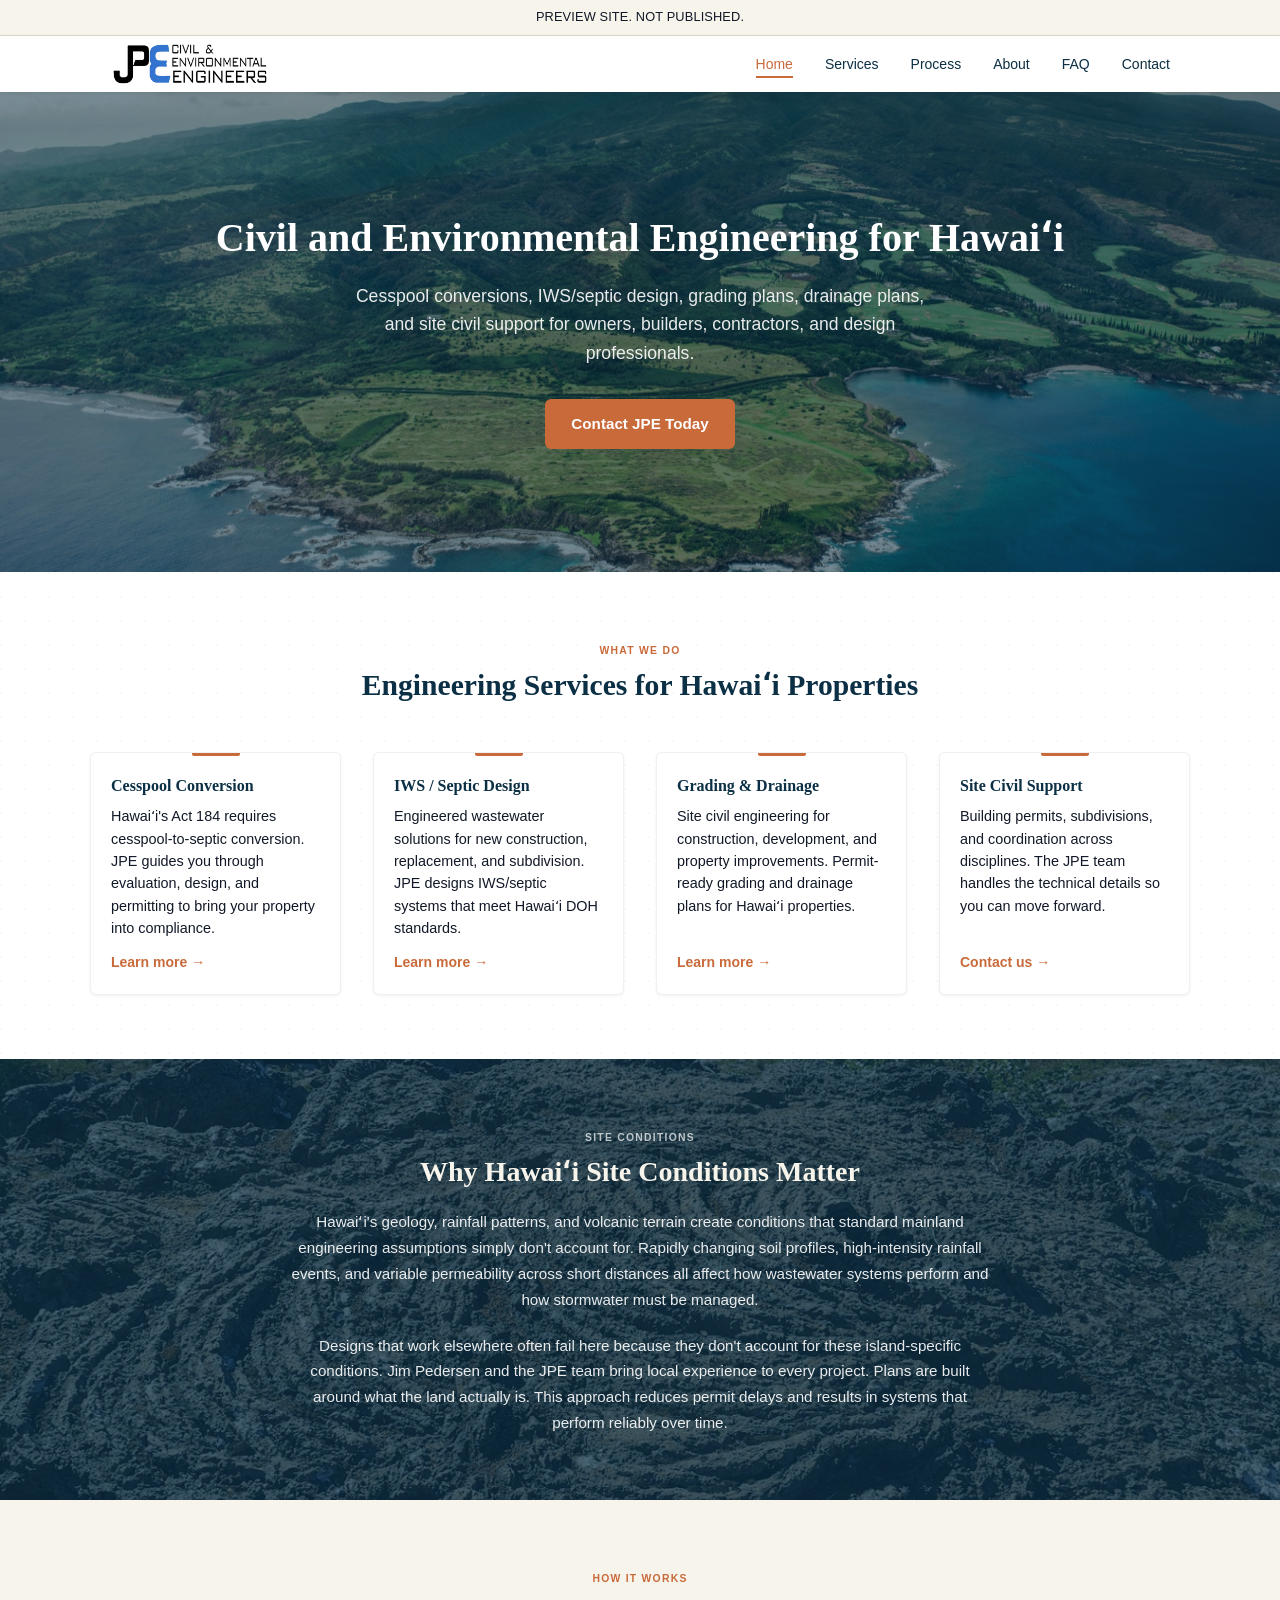
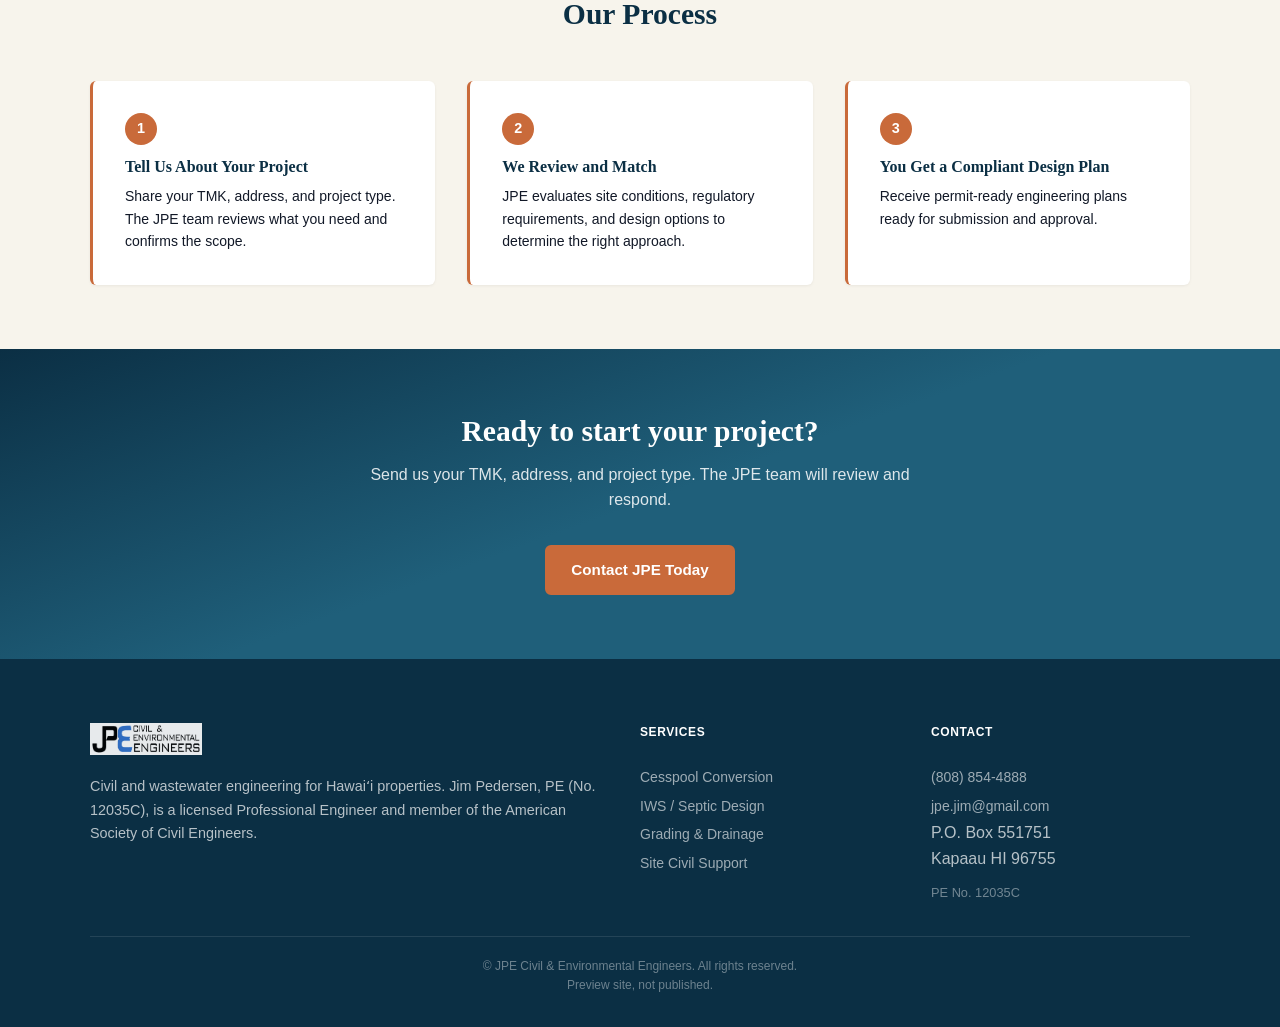
==== commit 1703a69a: "Add files via upload" ====
--- a/index.html
+++ b/index.html
@@ -1,174 +1,263 @@
-<!doctype html>
+<!DOCTYPE html>
 <html lang="en">
 <head>
-  <meta charset="utf-8">
-  <meta name="viewport" content="width=device-width, initial-scale=1">
-  <meta name="robots" content="noindex, nofollow">
-  <title>Bobek Power Solutions | Electrical, Generator & Power Support in North Hawaiʻi</title>
-  <meta name="description" content="Bobek Power Solutions helps North Hawaiʻi homes, builders, property owners, farms, and small businesses with electrical troubleshooting, panels, breakers, wiring, lighting, generators, EV charger support, and low-voltage security work.">
-  <meta name="theme-color" content="#151719">
-  <meta property="og:type" content="website">
-  <meta property="og:title" content="Bobek Power Solutions | North Hawaiʻi Power Support">
-  <meta property="og:description" content="Electrical, generator, lighting, EV charger, outlet, doorbell, and low-voltage security support for North Hawaiʻi properties.">
-  <meta property="og:image" content="assets/images/og-image.jpg">
-  <meta name="twitter:card" content="summary_large_image">
-  <link rel="icon" href="favicon.ico" sizes="any">
-  <link rel="icon" href="favicon.svg" type="image/svg+xml">
-  <link rel="icon" type="image/png" sizes="48x48" href="favicon-48x48.png">
-  <link rel="apple-touch-icon" href="apple-touch-icon.png">
-  <link rel="manifest" href="site.webmanifest">
-  <link rel="preload" as="image" href="assets/images/hero-hawaii-coast-rural-land.jpg">
-  <style>
-    :root{
-      --ink:#f4f5f3;
-      --muted:#b8c0c4;
-      --paper:#f4f0e7;
-      --paper2:#e8e0d2;
-      --dark:#101214;
-      --graphite:#181b1e;
-      --truck:#25292d;
-      --line:rgba(255,255,255,.14);
-      --amber:#ff9f1a;
-      --amber2:#ffb84a;
-      --ember:#ff5b1f;
-      --text:#181b1e;
-      --text2:#4f5961;
-      --radius:20px;
-      --shadow:0 22px 70px rgba(0,0,0,.38);
-      --max:1180px;
-    }
-    *{box-sizing:border-box}
-    html{scroll-behavior:smooth}
-    body{margin:0;background:var(--dark);color:var(--ink);font-family:Inter,ui-sans-serif,system-ui,-apple-system,BlinkMacSystemFont,"Segoe UI",sans-serif;line-height:1.55;text-rendering:optimizeLegibility}
-    img{display:block;max-width:100%;height:auto}
-    a{color:inherit;text-decoration:none}
-    .skip{position:absolute;left:-999px;top:10px;background:var(--amber);color:#111;padding:.7rem 1rem;z-index:999}.skip:focus{left:10px}
-    .wrap{width:min(var(--max),calc(100% - 40px));margin-inline:auto}
-    .header{position:sticky;top:0;z-index:30;background:rgba(16,18,20,.92);backdrop-filter:blur(16px);border-bottom:1px solid rgba(255,255,255,.09)}
-    .header-inner{width:min(1240px,calc(100% - 32px));margin:auto;display:flex;align-items:center;justify-content:space-between;gap:24px;min-height:76px}
-    .brand{display:flex;align-items:center;gap:12px;min-width:max-content}.bolt{width:34px;height:48px;filter:drop-shadow(0 5px 10px rgba(255,159,26,.25))}.brand-text{line-height:.98}.brand-main{font-weight:950;letter-spacing:.08em;font-size:1.62rem;color:#f3f4f1}.brand-sub{font-weight:850;color:var(--amber);font-size:.98rem;letter-spacing:.02em}
-    .nav{display:flex;gap:30px;align-items:center;color:#e5e8e9;font-weight:700;font-size:.94rem}.nav a{opacity:.88}.nav a:hover{color:var(--amber);opacity:1}
-    .call-pill,.btn{display:inline-flex;align-items:center;justify-content:center;gap:.55rem;border-radius:10px;font-weight:900;border:1px solid rgba(255,255,255,.25);min-height:48px;padding:0 1.25rem;transition:.18s ease}.call-pill,.btn.primary{background:linear-gradient(135deg,var(--amber),#ff8d00);color:#111;border-color:rgba(255,255,255,.15);box-shadow:0 14px 30px rgba(255,143,0,.18)}.btn{background:rgba(255,255,255,.06);color:#fff}.btn:hover,.call-pill:hover{transform:translateY(-1px);filter:brightness(1.05)}
-    .hero{position:relative;min-height:720px;overflow:hidden;background:#0b0d0f}.hero-bg{position:absolute;inset:0;width:100%;height:100%;object-fit:cover}.hero:before{content:"";position:absolute;inset:0;background:linear-gradient(90deg,rgba(9,11,12,.98),rgba(9,11,12,.82) 31%,rgba(9,11,12,.35) 61%,rgba(9,11,12,.2)),linear-gradient(0deg,rgba(9,11,12,.38),rgba(9,11,12,.12));z-index:1}.hero-texture{position:absolute;left:0;top:0;bottom:0;width:45%;z-index:2;background:url('assets/images/black-lava-site-conditions.jpg') center/cover no-repeat;mix-blend-mode:screen;opacity:.22}.hero-content{position:relative;z-index:3;width:min(1240px,calc(100% - 40px));margin:auto;min-height:720px;display:grid;grid-template-columns:minmax(0,1fr) 420px;gap:50px;align-items:center}.kicker{margin:0 0 .7rem;color:var(--amber);text-transform:uppercase;letter-spacing:.18em;font-size:.75rem;font-weight:950}.hero h1,.section h2,.why h2,.power-copy h2{font-family:"Arial Narrow","Roboto Condensed",Impact,system-ui,sans-serif;letter-spacing:-.035em;line-height:.94;margin:0;color:#fff}.hero h1{font-size:clamp(3rem,7vw,6.25rem);max-width:780px}.hero-line{width:140px;height:3px;background:linear-gradient(90deg,var(--amber),transparent);margin:24px 0}.lead{font-size:1.17rem;color:#e4e8ea;max-width:620px;margin:0 0 28px}.actions{display:flex;gap:14px;flex-wrap:wrap;align-items:center}.hero-small{display:inline-flex;align-items:center;gap:.55rem;margin-top:26px;color:#f0f3f4;font-weight:850}.yelp-dot{color:#ff4f2f;font-size:1.4rem}.hero-card{background:rgba(20,24,27,.78);border:1px solid rgba(255,255,255,.18);border-radius:var(--radius);padding:14px;box-shadow:var(--shadow);backdrop-filter:blur(10px)}.hero-card-grid{display:grid;grid-template-columns:1fr 1fr;gap:10px}.hero-card figure{margin:0;position:relative;overflow:hidden;border-radius:14px;border:1px solid rgba(255,255,255,.12);background:#000}.hero-card img{height:140px;width:100%;object-fit:cover;filter:saturate(.92) contrast(1.05)}.hero-card figcaption{position:absolute;left:10px;bottom:10px;background:rgba(0,0,0,.58);border:1px solid rgba(255,255,255,.16);border-radius:999px;padding:.28rem .6rem;font-size:.72rem;font-weight:900}.hero-note{margin:14px 4px 2px;color:#dce2e3;font-size:.94rem}
-    .quickbar{background:#151719;border-top:1px solid var(--line);border-bottom:1px solid var(--line)}.quickbar .wrap{display:grid;grid-template-columns:repeat(4,1fr);gap:0}.quick{padding:24px;border-right:1px solid var(--line)}.quick:first-child{border-left:1px solid var(--line)}.quick strong{display:block;color:#fff;font-size:1.05rem}.quick span{display:block;color:var(--muted);font-size:.92rem;margin-top:4px}
-    .section{padding:92px 0;background:var(--dark);color:#fff}.section.light{background:var(--paper);color:var(--text)}.section.light h2,.section.light h3{color:var(--text)}.section.light .copy{color:var(--text2)}.section.graphite{background:linear-gradient(180deg,#1a1d20,#111315);border-top:1px solid var(--line);border-bottom:1px solid var(--line)}.copy{color:#c9d0d3;margin:0;font-size:1.03rem;max-width:720px}.section h2,.why h2,.power-copy h2{font-size:clamp(2.2rem,4.3vw,4.3rem)}
-    .intro{display:grid;grid-template-columns:1.05fr .95fr;gap:48px;align-items:center}.intro-card{border-radius:24px;overflow:hidden;box-shadow:0 20px 60px rgba(0,0,0,.2);background:#fff}.intro-card img{width:100%;height:360px;object-fit:cover}.caption{display:flex;justify-content:space-between;padding:14px 18px;background:#151719;color:#fff;font-weight:850}.caption span:last-child{color:var(--amber)}
-    .service-head{display:grid;grid-template-columns:1fr .95fr;gap:42px;align-items:end;margin-bottom:30px}.service-head h2{max-width:720px}.service-tiles{display:grid;grid-template-columns:repeat(3,1fr);gap:18px}.tile{position:relative;overflow:hidden;border-radius:18px;background:#111;border:1px solid rgba(255,255,255,.16);min-height:360px;box-shadow:0 18px 50px rgba(0,0,0,.25)}.tile img{position:absolute;inset:0;width:100%;height:100%;object-fit:cover;filter:saturate(.88) contrast(1.05)}.tile:after{content:"";position:absolute;inset:0;background:linear-gradient(180deg,rgba(0,0,0,.04),rgba(0,0,0,.34) 38%,rgba(0,0,0,.91))}.tile-body{position:absolute;z-index:2;left:0;right:0;bottom:0;padding:24px}.tile-num{display:inline-grid;place-items:center;width:42px;height:42px;border-radius:50%;background:var(--amber);color:#111;font-weight:950;margin-bottom:14px}.tile h3{margin:0 0 8px;color:#fff;font-size:1.36rem}.tile p{margin:0;color:#d8dee0;font-size:.95rem}.tile.wide{grid-column:span 2}
-    .why{position:relative;overflow:hidden;background:#0f1113}.why:before{content:"";position:absolute;inset:0;background:url('assets/images/faq-lava-site-context.jpg') left center/cover no-repeat;opacity:.48}.why:after{content:"";position:absolute;inset:0;background:linear-gradient(90deg,rgba(8,9,10,.94),rgba(12,14,15,.88) 45%,rgba(13,15,16,.96))}.why-inner{position:relative;z-index:1;width:min(var(--max),calc(100% - 40px));margin:auto;padding:90px 0}.trust{display:grid;grid-template-columns:repeat(4,1fr);gap:0;margin-top:36px;border-top:1px solid var(--line);border-bottom:1px solid var(--line)}.trust-item{padding:28px 24px;border-right:1px solid var(--line)}.trust-item:first-child{border-left:1px solid var(--line)}.trust-icon{font-size:2rem;color:var(--amber);font-weight:950}.trust-item h3{margin:.4rem 0;color:#fff}.trust-item p{margin:0;color:#c0c8cb;font-size:.93rem}
-    .center{text-align:center}.thin{max-width:780px}.projects{display:grid;grid-template-columns:repeat(3,1fr);gap:22px;margin-top:34px}.project{background:#fff;border:1px solid rgba(0,0,0,.12);border-radius:18px;overflow:hidden;box-shadow:0 18px 45px rgba(0,0,0,.13)}.project img{height:270px;width:100%;object-fit:cover}.project div{padding:20px}.project h3{margin:0 0 6px;font-size:1.18rem}.project p{margin:0;color:var(--text2)}.accent-line{width:58px;height:3px;background:var(--amber);margin-top:18px}
-    .power-band{display:grid;grid-template-columns:1fr 1fr;min-height:520px;background:#151719;border-top:1px solid var(--line);border-bottom:1px solid var(--line)}.power-band img{width:100%;height:100%;object-fit:cover}.power-copy{padding:70px clamp(28px,6vw,86px);display:flex;flex-direction:column;justify-content:center}.power-copy .copy{max-width:620px}
-    .split{display:grid;grid-template-columns:1fr .92fr;gap:44px;align-items:center}.split-img{border-radius:22px;overflow:hidden;border:1px solid var(--line);box-shadow:var(--shadow)}.split-img img{height:470px;width:100%;object-fit:cover}.checks{display:grid;grid-template-columns:1fr 1fr;gap:12px;padding:0;margin:26px 0 0;list-style:none}.checks li{background:rgba(255,255,255,.08);border:1px solid var(--line);border-radius:12px;padding:12px 14px;color:#f0f2f2}.checks li:before{content:"✓";color:var(--amber);font-weight:950;margin-right:.5rem}
-    .area-grid{display:grid;grid-template-columns:1.05fr .95fr;gap:40px;align-items:start}.areas{display:grid;grid-template-columns:1fr 1fr;gap:12px}.areas div{background:#fff;border:1px solid rgba(0,0,0,.1);border-radius:14px;padding:16px;font-weight:900;color:#222;box-shadow:0 10px 30px rgba(0,0,0,.07)}
-    .contact-section{position:relative;background:#111315;overflow:hidden}.contact-section:before{content:"";position:absolute;inset:0;background:url('assets/images/contact-hawaii-property-context.jpg') center/cover no-repeat;opacity:.28}.contact-section:after{content:"";position:absolute;inset:0;background:linear-gradient(90deg,rgba(13,15,16,.96),rgba(13,15,16,.88))}.contact-panel{position:relative;z-index:1;display:grid;grid-template-columns:1.05fr .95fr;gap:34px;align-items:start;background:rgba(30,34,37,.78);border:1px solid var(--line);border-radius:26px;padding:34px;box-shadow:var(--shadow)}.quote-box{display:grid;gap:12px;margin-top:26px;background:rgba(0,0,0,.28);border:1px solid var(--line);padding:18px;border-radius:18px}.quote-box label{font-weight:950}.quote-box input,.quote-box textarea{width:100%;background:#f7f3ea;color:#111;border:1px solid rgba(0,0,0,.22);border-radius:10px;padding:13px 14px;font:inherit}.quote-box textarea{min-height:110px;resize:vertical}.quote-box small{color:#c9d0d3}.contact-right{display:grid;gap:10px}.contact-row{display:flex;justify-content:space-between;gap:20px;border-bottom:1px solid var(--line);padding:16px 0}.contact-row span{color:var(--muted)}.contact-row strong{text-align:right;color:#fff}.contact-row a{color:#fff}.footer{background:#0b0c0d;border-top:1px solid var(--line);padding:32px 0 88px;color:#cbd1d3}.footer .wrap{display:flex;justify-content:space-between;gap:30px;align-items:flex-start}.footer-brand{font-weight:950;font-size:1.9rem;letter-spacing:.08em;color:#fff;line-height:1}.footer-brand span{display:block;color:var(--amber);font-size:1rem;letter-spacing:.02em;margin-top:.2rem}.mobile-call{display:none;position:fixed;left:16px;right:16px;bottom:14px;z-index:40;background:linear-gradient(135deg,var(--amber),#ff8d00);color:#111;border-radius:13px;min-height:54px;align-items:center;justify-content:center;font-weight:950;box-shadow:0 15px 50px rgba(0,0,0,.42)}
-    @media (max-width:980px){.nav{display:none}.header-inner{min-height:68px}.hero-content,.intro,.service-head,.power-band,.split,.area-grid,.contact-panel{grid-template-columns:1fr}.hero-content{padding:70px 0;min-height:auto}.hero{min-height:auto}.hero-card{max-width:620px}.quickbar .wrap{grid-template-columns:1fr 1fr}.service-tiles{grid-template-columns:1fr 1fr}.trust{grid-template-columns:1fr 1fr}.projects{grid-template-columns:1fr}.power-band img{height:330px}.footer .wrap{flex-direction:column}.call-pill{display:none}.mobile-call{display:flex}}
-    @media (max-width:640px){.wrap,.hero-content,.header-inner{width:calc(100% - 28px)}.brand-main{font-size:1.25rem}.brand-sub{font-size:.82rem}.bolt{width:27px}.hero h1{font-size:3.05rem}.lead{font-size:1rem}.quickbar .wrap,.service-tiles,.trust,.areas,.checks{grid-template-columns:1fr}.quick,.quick:first-child{border-left:0;border-right:0;border-bottom:1px solid var(--line)}.section{padding:64px 0}.hero-card-grid{grid-template-columns:1fr 1fr}.hero-card img{height:110px}.tile{min-height:300px}.contact-panel{padding:22px}.actions{align-items:stretch}.actions .btn{width:100%}.contact-row{display:block}.contact-row strong{text-align:left;display:block;margin-top:4px}.projects .project img{height:220px}}
-  </style>
-  <script type="application/ld+json">
-  {
-    "@context":"https://schema.org",
-    "@type":"LocalBusiness",
-    "name":"Bobek Power Solutions, LLC",
-    "telephone":"+1-808-443-7895",
-    "email":"jim.bobek3@gmail.com",
-    "url":"https://bobekpowersolutions.com/",
-    "address":{"@type":"PostalAddress","addressLocality":"Kapaʻau","addressRegion":"HI","addressCountry":"US"},
-    "areaServed":["Kapaʻau","Hawi","North Kohala","Waimea","Kamuela","Waikoloa","Honokaʻa","Hawaiʻi Island"],
-    "sameAs":["https://www.yelp.com/biz/bobek-power-solutions-hawi"]
+<meta charset="UTF-8">
+
+
+
+
+
+<meta name="viewport" content="width=device-width, initial-scale=1.0">
+<title>JPE Civil & Environmental Engineers | Hawaiʻi Civil and Environmental Engineering</title>
+<meta name="description" content="JPE Civil & Environmental Engineers provides licensed civil and wastewater engineering for Hawaiʻi properties. Cesspool conversion, IWS/septic design, grading and drainage by Jim Pedersen, PE 12035C.">
+<meta name="robots" content="noindex, nofollow">
+<link rel="preload" as="image" href="assets/img/hero-hawaii-coast-rural-land.jpg" fetchpriority="high">
+<link rel="stylesheet" href="assets/css/styles.css">
+<!-- JSON-LD Structured Data -->
+<script type="application/ld+json">
+{
+  "@context": "https://schema.org",
+  "@type": "LocalBusiness",
+  "name": "JPE Civil & Environmental Engineers",
+  "description": "Civil and environmental engineering services on Hawaiʻi properties. Cesspool conversion, IWS/septic system design, grading and drainage plans.",
+  "url": "https://[jpe-domain].com",
+  "telephone": "+1-808-854-4888",
+  "email": "jpe.jim@gmail.com",
+  "address": {
+    "@type": "PostalAddress",
+    "streetAddress": "P.O. Box 551751",
+    "addressLocality": "Kapaau",
+    "addressRegion": "HI",
+    "postalCode": "96755"
+  },
+  "areaServed": {
+    "@type": "Place",
+    "name": "Hawaiʻi (all islands)"
+  },
+  "founder": {
+    "@type": "Person",
+    "name": "Jim Pedersen",
+    "jobTitle": "Professional Engineer, PE"
+  },
+  "license": "PE No. 12035C"
+}
+</script>
+<script type="application/ld+json">
+{
+  "@context": "https://schema.org",
+  "@type": "WebSite",
+  "name": "JPE Civil & Environmental Engineers",
+  "url": "https://[jpe-domain].com",
+  "potentialAction": {
+    "@type": "SearchAction",
+    "target": "https://[jpe-domain].com/search?q={search_term_string}",
+    "query-input": "required name=search_term_string"
   }
-  </script>
+}
+</script>
+<script type="application/ld+json">
+{
+  "@context": "https://schema.org",
+  "@type": "BreadcrumbList",
+  "itemListElement": [{
+    "@type": "ListItem",
+    "position": 1,
+    "name": "Home",
+    "item": "https://[jpe-domain].com"
+  }]
+}
+</script>
+<!-- Favicons -->
+<link rel="icon" href="assets/img/favicon.ico" sizes="any">
+<link rel="icon" type="image/png" sizes="16x16" href="assets/img/favicon-16x16.png">
+<link rel="icon" type="image/png" sizes="32x32" href="assets/img/favicon-32x32.png">
+<link rel="apple-touch-icon" sizes="180x180" href="assets/img/apple-touch-icon.png">
+<link rel="manifest" href="site.webmanifest">
 </head>
 <body>
-<a class="skip" href="#main">Skip to content</a>
-<header class="header" aria-label="Site header">
+
+<!-- Preview Banner -->
+<div class="preview-banner" role="status">
+  PREVIEW SITE. NOT PUBLISHED.
+</div>
+
+<!-- Header -->
+<header class="site-header">
   <div class="header-inner">
-    <a class="brand" href="index.html" aria-label="Bobek Power Solutions home">
-      <svg class="bolt" viewBox="0 0 64 96" aria-hidden="true"><path fill="#ff9f1a" d="M35 0 4 52h24L18 96l42-59H36L48 0z"/></svg>
-      <span class="brand-text"><span class="brand-main">BOBEK</span><span class="brand-sub">Power Solutions</span></span>
+    <a href="index.html" class="site-logo-pill" aria-label="JPE home">
+      <img src="assets/img/jpe-logo-white-bg.png" alt="JPE logo" width="160" height="48">
     </a>
-    <nav class="nav" aria-label="Main navigation">
-      <a href="#services">Services</a><a href="#projects">Projects</a><a href="#generator">Generator Support</a><a href="#contact">Contact</a>
+    <nav class="main-nav" aria-label="Primary navigation">
+      <ul class="nav-list">
+        <li><a href="index.html" class="nav-link" aria-current="page">Home</a></li>
+        <li><a href="index.html#services" class="nav-link">Services</a></li>
+        <li><a href="process.html" class="nav-link">Process</a></li>
+        <li><a href="about.html" class="nav-link">About</a></li>
+        <li><a href="faq.html" class="nav-link">FAQ</a></li>
+        <li><a href="contact.html" class="nav-link">Contact</a></li>
+      </ul>
     </nav>
-    <a class="call-pill" href="tel:+18084437895">☎ Call (808) 443-7895</a>
+    <button class="menu-toggle" aria-expanded="false" aria-controls="mobile-nav" aria-label="Toggle navigation menu">
+      <span class="hamburger-line"></span>
+      <span class="hamburger-line"></span>
+      <span class="hamburger-line"></span>
+    </button>
   </div>
 </header>
-<main id="main">
-  <section class="hero" aria-label="Electrical, generator, and power support for North Hawaiʻi">
-    <img class="hero-bg" src="assets/images/hero-hawaii-coast-rural-land.jpg" alt="Rugged Hawaiʻi Island coastline">
-    <div class="hero-texture" aria-hidden="true"></div>
-    <div class="hero-content">
-      <div>
-        <p class="kicker">Bobek Power Solutions</p>
-        <h1>Electrical, Generator, and Power Support for North Hawaiʻi</h1>
-        <div class="hero-line" aria-hidden="true"></div>
-        <p class="lead">We help homes, builders, property owners, farms, and small businesses with electrical troubleshooting, panels, breakers, wiring, lighting, generators, EV charger support, and low-voltage security work.</p>
-        <div class="actions"><a class="btn primary" href="mailto:jim.bobek3@gmail.com?subject=Quote request via Bobek Power Solutions">Request a Quote</a><a class="btn" href="tel:+18084437895">Call Now</a></div>
-        <a class="hero-small" href="https://www.yelp.com/biz/bobek-power-solutions-hawi" target="_blank" rel="noopener nofollow"><span class="yelp-dot">✹</span> View us on Yelp</a>
-      </div>
-      <aside class="hero-card" aria-label="Service image overview">
-        <div class="hero-card-grid">
-          <figure><img src="assets/images/bobek-panel-work.webp" alt="Electrical panel work"><figcaption>Electrical</figcaption></figure>
-          <figure><img src="assets/images/hawaii-cliffs.webp" alt="North Hawaiʻi coastline"><figcaption>North Hawaiʻi</figcaption></figure>
-          <figure><img src="assets/images/solar-context.webp" alt="Solar panels as modern property power context"><figcaption>Modern loads</figcaption></figure>
-          <figure><img src="assets/images/cable-spools.webp" alt="Electrical cable spools"><figcaption>Wiring</figcaption></figure>
-        </div>
-        <p class="hero-note"><strong>Local power work, direct contact.</strong> Call or email for clear next steps.</p>
-      </aside>
-    </div>
-  </section>
-
-  <section class="quickbar" aria-label="Quick service summary"><div class="wrap">
-    <div class="quick"><strong>Electrical</strong><span>Repair, wiring, panels, breakers, outlets, fixtures.</span></div>
-    <div class="quick"><strong>Generators</strong><span>Installation, repair, and backup power questions.</span></div>
-    <div class="quick"><strong>Modern loads</strong><span>EV chargers, pumps, shops, lighting, and property upgrades.</span></div>
-    <div class="quick"><strong>Security</strong><span>Doorbells, systems, repairs, and low-voltage support.</span></div>
-  </div></section>
-
-  <section class="section light"><div class="wrap intro">
-    <div><p class="kicker">North Hawaiʻi property power</p><h2>Homes, farms, remodels, and rural lots need practical electrical help.</h2><p class="copy">Older panels, new appliances, generators, EV chargers, security systems, pumps, tools, lighting, and remodels can all change what a property needs. We keep the focus on clear troubleshooting, useful repairs, and direct communication.</p></div>
-    <div class="intro-card"><img src="assets/images/about-hawaii-land-water-context.jpg" alt="Hawaiʻi land and water context"><div class="caption"><span>Island setting</span><span>North Hawaiʻi</span></div></div>
-  </div></section>
-
-  <section class="section graphite" id="services"><div class="wrap service-head"><div><p class="kicker">Our services</p><h2>Power solutions tailored to your property.</h2></div><p class="copy">Clear service areas, large photos, direct contact, and practical wording for property owners who need electrical, generator, lighting, security, or power-related help.</p></div>
-    <div class="wrap service-tiles">
-      <article class="tile"><img src="assets/images/electrical-panel.webp" alt="Clean electrical panel"><div class="tile-body"><span class="tile-num">01</span><h3>Electrical services</h3><p>Troubleshooting, wiring, outlets, switches, fixtures, and general electrical repairs.</p></div></article>
-      <article class="tile"><img src="assets/images/bobek-exterior-service.webp" alt="Exterior electrical service equipment"><div class="tile-body"><span class="tile-num">02</span><h3>Panels & breakers</h3><p>Panel-related work, breaker installation and repair, wiring support, and circuit additions.</p></div></article>
-      <article class="tile"><img src="assets/images/black-lava-shoreline.jpg" alt="Dark Hawaiʻi lava shoreline"><div class="tile-body"><span class="tile-num">03</span><h3>Generator support</h3><p>Generator installation, repair, and practical backup power support for homes, shops, farms, and small businesses.</p></div></article>
-      <article class="tile"><img src="assets/images/bobek-finish-lighting.webp" alt="Interior lighting and finish electrical"><div class="tile-body"><span class="tile-num">04</span><h3>Lighting & finish work</h3><p>Interior and exterior lighting, outlets, fixtures, switch work, and finish electrical for remodels.</p></div></article>
-      <article class="tile"><img src="assets/images/services-hawaii-property-context.jpg" alt="Hawaiʻi property context"><div class="tile-body"><span class="tile-num">05</span><h3>Project support</h3><p>Electrical planning and support for renovations, additions, equipment upgrades, shops, pumps, and job sites.</p></div></article>
-      <article class="tile"><img src="assets/images/hawaii-volcanic-site-conditions.jpg" alt="Hawaiʻi volcanic site context"><div class="tile-body"><span class="tile-num">06</span><h3>Modern property loads</h3><p>EV chargers, generators, pumps, security, lighting, and solar-equipped properties all change electrical demand.</p></div></article>
-    </div>
-  </section>
-
-  <section class="why" aria-label="Why Bobek Power Solutions"><div class="why-inner"><p class="kicker">Why Bobek Power Solutions</p><h2>Practical power solutions for North Hawaiʻi properties.</h2><p class="copy">We provide straightforward electrical support for homes, renovations, shops, farms, and job sites across North Hawaiʻi. Our focus is clear communication, dependable work, and practical solutions tailored to each property.</p><div class="trust"><div class="trust-item"><div class="trust-icon">⌖</div><h3>Local service</h3><p>Focused on North Hawaiʻi homes, farms, builders, shops, and property owners.</p></div><div class="trust-item"><div class="trust-icon">◉</div><h3>Responsive communication</h3><p>We keep the next step clear from first contact through completion.</p></div><div class="trust-item"><div class="trust-icon">▣</div><h3>Generator support</h3><p>Help with generator installation, repair, and backup power questions.</p></div><div class="trust-item"><div class="trust-icon">▤</div><h3>Residential & commercial</h3><p>Support for homeowners, small businesses, remodels, and job sites.</p></div></div></div></section>
-
-  <section class="section light" id="projects"><div class="wrap center thin"><p class="kicker">Recent work</p><h2>Project highlights</h2><p class="copy" style="margin-inline:auto">A mix of generator support, service equipment, lighting, remodel work, and exterior electrical examples.</p></div><div class="wrap projects"><article class="project"><img src="assets/images/bobek-meter-bank.webp" alt="Meter and service equipment"><div><h3>Meter and service equipment</h3><p>Electrical service gear and power distribution support.</p><div class="accent-line"></div></div></article><article class="project"><img src="assets/images/bobek-kitchen-lighting.webp" alt="Kitchen remodel lighting"><div><h3>Lighting and interior electrical</h3><p>Lighting, outlets, fixtures, and finish electrical for remodels.</p><div class="accent-line"></div></div></article><article class="project"><img src="assets/images/bobek-generator.webp" alt="Generator equipment"><div><h3>Generator installation and service</h3><p>Backup power support and generator-related service work.</p><div class="accent-line"></div></div></article></div></section>
-
-  <section class="power-band" id="generator"><img src="assets/images/stream-drainage-context.jpg" alt="Hawaiʻi rural property context"><div class="power-copy"><p class="kicker">Modern power context</p><h2>Island properties are adding more electrical demand.</h2><p class="copy">Generators, EV chargers, pumps, workshops, lighting, security systems, and solar-equipped properties all put more attention on the electrical side of a property. We help customers think through practical power needs without turning every job into something bigger than it needs to be.</p></div></section>
-
-  <section class="section"><div class="wrap split"><div class="split-text"><p class="kicker">Service approach</p><h2>Figure out the problem, explain the options, then get the work done.</h2><p class="copy">Good electrical work starts with understanding the load, the existing equipment, and the practical goal. We look at the property need first, then help with the right repair, upgrade, or installation path.</p><ul class="checks"><li>Electrical troubleshooting</li><li>Panel and breaker support</li><li>Generator installation and repair</li><li>EV charger support</li><li>Lighting and outlet work</li><li>Doorbells and security systems</li></ul></div><div class="split-img"><img src="assets/images/green-sand-beach.webp" alt="Hawaiʻi Island coastline"></div></div></section>
-
-  <section class="section light" id="area"><div class="wrap area-grid"><div><p class="kicker">Service area</p><h2>Kapaʻau, Hawi, North Kohala, and nearby Big Island communities.</h2><p class="copy">We serve property owners who need help with generators, electrical issues, security system needs, remodels, or new electrical loads that need attention.</p></div><div class="areas"><div>Kapaʻau</div><div>Hawi</div><div>North Kohala</div><div>Waimea / Kamuela</div><div>Honokaʻa</div><div>Waikoloa</div><div>Farms</div><div>Small businesses</div></div></div></section>
-
-  <section class="section contact-section" id="contact"><div class="wrap contact-panel"><div class="contact-left"><p class="kicker">Contact</p><h2>Call or email Bobek Power Solutions.</h2><p class="copy">Send the property location, the issue, and whether the work is urgent. Phone and email are the fastest way to reach us. Yelp is available for photos and quote requests.</p><div class="actions"><a class="btn primary" href="tel:+18084437895">Call (808) 443-7895</a><a class="btn" href="mailto:jim.bobek3@gmail.com?subject=Quote request via Bobek Power Solutions">Email us</a><a class="btn" href="https://www.yelp.com/biz/bobek-power-solutions-hawi" target="_blank" rel="noopener nofollow">Yelp page</a></div><form class="quote-box" data-quote-form><label for="name">Quick quote email</label><input id="name" name="name" placeholder="Name" autocomplete="name"><input name="phone" placeholder="Phone" autocomplete="tel"><input name="location" placeholder="Property location"><textarea name="message" placeholder="What do you need help with?"></textarea><button class="btn primary" type="submit">Open email request</button><small>This opens a prepared email. No website database or tracking is used.</small></form></div><div class="contact-right"><div class="contact-row"><span>Business</span><strong>Bobek Power Solutions, LLC</strong></div><div class="contact-row"><span>Website</span><strong>bobekpowersolutions.com</strong></div><div class="contact-row"><span>Area</span><strong>Kapaʻau / Hawi, Hawaiʻi</strong></div><div class="contact-row"><span>Phone</span><strong><a href="tel:+18084437895">(808) 443-7895</a></strong></div><div class="contact-row"><span>Email</span><strong><a href="mailto:jim.bobek3@gmail.com">jim.bobek3@gmail.com</a></strong></div><div class="contact-row"><span>Yelp</span><strong><a href="https://www.yelp.com/biz/bobek-power-solutions-hawi" target="_blank" rel="noopener nofollow">Photos and quote request</a></strong></div></div></div></section>
+
+<!-- Mobile Nav Overlay -->
+<nav id="mobile-nav" class="mobile-nav" aria-label="Mobile navigation">
+  <ul class="nav-list">
+    <li><a href="index.html" class="nav-link" aria-current="page">Home</a></li>
+    <li><a href="index.html#services" class="nav-link">Services</a></li>
+    <li><a href="process.html" class="nav-link">Process</a></li>
+    <li><a href="about.html" class="nav-link">About</a></li>
+    <li><a href="faq.html" class="nav-link">FAQ</a></li>
+    <li><a href="contact.html" class="nav-link">Contact</a></li>
+  </ul>
+</nav>
+
+<main>
+
+<!-- Hero Section -->
+<section class="hero">
+  <div class="hero-inner">
+    <div class="hero-text">
+      <h1>Civil and Environmental Engineering for Hawaiʻi</h1>
+      <p class="hero-subtitle">Cesspool conversions, IWS/septic design, grading plans, drainage plans, and site civil support for owners, builders, contractors, and design professionals.</p>
+      <div class="hero-cta-group">
+        <a href="contact.html" class="btn btn-primary">Contact JPE Today</a>
+      </div>
+    </div>
+  </div>
+</section>
+
+<!-- Services Overview -->
+<section id="services" class="section section-white topo-bg">
+  <div class="content-block">
+    <div class="section-header">
+      <span class="section-label">What We Do</span>
+      <h2>Engineering Services for Hawaiʻi Properties</h2>
+    </div>
+    <div class="services-grid-4">
+      <article class="service-card">
+        <div class="service-card-accent" aria-hidden="true"></div>
+        <div class="service-card-body">
+          <h3>Cesspool Conversion</h3>
+          <p>Hawaiʻi's Act 184 requires cesspool-to-septic conversion. JPE guides you through evaluation, design, and permitting to bring your property into compliance.</p>
+          <a href="cesspool-conversion.html" class="card-link">Learn more <span aria-hidden="true">&rarr;</span></a>
+        </div>
+      </article>
+      <article class="service-card">
+        <div class="service-card-accent" aria-hidden="true"></div>
+        <div class="service-card-body">
+          <h3>IWS / Septic Design</h3>
+          <p>Engineered wastewater solutions for new construction, replacement, and subdivision. JPE designs IWS/septic systems that meet Hawaiʻi DOH standards.</p>
+          <a href="iws-septic-design.html" class="card-link">Learn more <span aria-hidden="true">&rarr;</span></a>
+        </div>
+      </article>
+      <article class="service-card">
+        <div class="service-card-accent" aria-hidden="true"></div>
+        <div class="service-card-body">
+          <h3>Grading &amp; Drainage</h3>
+          <p>Site civil engineering for construction, development, and property improvements. Permit-ready grading and drainage plans for Hawaiʻi properties.</p>
+          <a href="grading-drainage.html" class="card-link">Learn more <span aria-hidden="true">&rarr;</span></a>
+        </div>
+      </article>
+      <article class="service-card">
+        <div class="service-card-accent" aria-hidden="true"></div>
+        <div class="service-card-body">
+          <h3>Site Civil Support</h3>
+          <p>Building permits, subdivisions, and coordination across disciplines. The JPE team handles the technical details so you can move forward.</p>
+          <a href="contact.html" class="card-link">Contact us <span aria-hidden="true">&rarr;</span></a>
+        </div>
+      </article>
+    </div>
+  </div>
+</section>
+
+<!-- Hawaii Site Conditions Section -->
+<section class="section section-site-conditions">
+  <div class="content-block site-conditions-inner">
+    <span class="section-label" style="color:rgba(255,255,255,0.7);">Site Conditions</span>
+    <h2 style="color:#f7f4ec;text-align:center;margin-bottom:var(--md);">Why Hawaiʻi Site Conditions Matter</h2>
+    <p style="color:rgba(255,255,255,0.9);line-height:1.7;text-align:center;max-width:700px;margin-left:auto;margin-right:auto;">Hawaiʻi's geology, rainfall patterns, and volcanic terrain create conditions that standard mainland engineering assumptions simply don't account for. Rapidly changing soil profiles, high-intensity rainfall events, and variable permeability across short distances all affect how wastewater systems perform and how stormwater must be managed.</p>
+    <p style="color:rgba(255,255,255,0.9);line-height:1.7;text-align:center;max-width:700px;margin-left:auto;margin-right:auto;margin-top:var(--md);">Designs that work elsewhere often fail here because they don't account for these island-specific conditions. Jim Pedersen and the JPE team bring local experience to every project. Plans are built around what the land actually is. This approach reduces permit delays and results in systems that perform reliably over time.</p>
+  </div>
+</section>
+
+<!-- Process Preview -->
+<section class="section section-alt">
+  <div class="content-block">
+    <div class="section-header">
+      <span class="section-label">How It Works</span>
+      <h2>Our Process</h2>
+    </div>
+    <div class="process-steps-3">
+      <div class="process-step">
+        <div class="step-number" aria-hidden="true">1</div>
+        <h3>Tell Us About Your Project</h3>
+        <p>Share your TMK, address, and project type. The JPE team reviews what you need and confirms the scope.</p>
+      </div>
+      <div class="process-step">
+        <div class="step-number" aria-hidden="true">2</div>
+        <h3>We Review and Match</h3>
+        <p>JPE evaluates site conditions, regulatory requirements, and design options to determine the right approach.</p>
+      </div>
+      <div class="process-step">
+        <div class="step-number" aria-hidden="true">3</div>
+        <h3>You Get a Compliant Design Plan</h3>
+        <p>Receive permit-ready engineering plans ready for submission and approval.</p>
+      </div>
+    </div>
+  </div>
+</section>
+
+<!-- Final CTA Band -->
+<section class="cta-banner">
+  <div class="cta-banner-content">
+    <h2>Ready to start your project?</h2>
+    <p>Send us your TMK, address, and project type. The JPE team will review and respond.</p>
+    <a href="contact.html" class="btn btn-primary">Contact JPE Today</a>
+  </div>
+</section>
+
 </main>
-<footer class="footer"><div class="wrap"><div><div class="footer-brand">BOBEK<span>Power Solutions</span></div><small>© 2026 Bobek Power Solutions, LLC. North Hawaiʻi.</small></div><small>Preview note: verify service list, photo permissions, hours, and final licensing wording before using the public domain.</small></div></footer>
-<a class="mobile-call" href="tel:+18084437895">Call (808) 443-7895</a>
-<script>
-  document.querySelector('[data-quote-form]')?.addEventListener('submit', function(e){
-    e.preventDefault();
-    const data = new FormData(this);
-    const lines = [
-      'Name: ' + (data.get('name') || ''),
-      'Phone: ' + (data.get('phone') || ''),
-      'Property location: ' + (data.get('location') || ''),
-      '',
-      'Message:',
-      (data.get('message') || '')
-    ];
-    const subject = encodeURIComponent('Quote request via Bobek Power Solutions website');
-    const body = encodeURIComponent(lines.join('\n'));
-    window.location.href = 'mailto:jim.bobek3@gmail.com?subject=' + subject + '&body=' + body;
-  });
-</script>
+
+<!-- Footer -->
+<footer class="site-footer">
+  <div class="footer-inner">
+    <div class="footer-col footer-brand-col">
+      <div class="footer-brand footer-logo-only">
+        <img src="assets/img/jpe-logo-white-bg.png" alt="" width="40" height="12" aria-hidden="true">
+      </div>
+      <p style="font-size:0.9rem;line-height:1.6;">Civil and wastewater engineering for Hawaiʻi properties. Jim Pedersen, PE (No. 12035C), is a licensed Professional Engineer and member of the American Society of Civil Engineers.</p>
+    </div>
+    <div class="footer-col">
+      <h4>Services</h4>
+      <ul>
+        <li><a href="cesspool-conversion.html">Cesspool Conversion</a></li>
+        <li><a href="iws-septic-design.html">IWS / Septic Design</a></li>
+        <li><a href="grading-drainage.html">Grading &amp; Drainage</a></li>
+        <li><a href="contact.html">Site Civil Support</a></li>
+      </ul>
+    </div>
+    <div class="footer-col">
+      <h4>Contact</h4>
+      <ul>
+        <li><a href="tel:+18088544888">(808) 854-4888</a></li>
+        <li><a href="mailto:jpe.jim@gmail.com">jpe.jim@gmail.com</a></li>
+        <li>P.O. Box 551751<br>Kapaau HI 96755</li>
+      </ul>
+      <p style="font-size:0.8rem;opacity:0.6;margin-top:var(--sm);">PE No. 12035C</p>
+    </div>
+  </div>
+  <div class="footer-bottom">
+    <p>&copy; JPE Civil & Environmental Engineers. All rights reserved.</p>
+    <p class="footer-disclaimer">Preview site, not published.</p>
+  </div>
+</footer>
+
+<script src="assets/js/main.js" defer></script>
 </body>
 </html>
--- a/assets/css/styles.css
+++ b/assets/css/styles.css
@@ -0,0 +1,522 @@
+/* JPE Civil & Environmental Engineers, Preview Stylesheet v8.2 Visual + Copy Repair
+   Premium technical local service site. Less, but better.
+   Mobile-first. CSS Grid + Flexbox. */
+
+:root {
+  /* v8.1 surgical repair */
+  --white: #ffffff;
+  --off-white: #f7f4ec;
+  --charcoal: #111827;
+  --dark-ocean: #0b2f44;
+  --medium-blue: #1f5f7a;
+  --action-orange: #c96a3a;
+  --light-border: #ded8ca;
+  --shadow-sm: 0 1px 3px rgba(0,0,0,0.06);
+  --shadow-md: 0 2px 8px rgba(0,0,0,0.08);
+  --shadow-lg: 0 4px 16px rgba(0,0,0,0.10);
+  --radius: 6px;
+  --xs: 0.5rem; --sm: 0.75rem; --md: 1.25rem; --lg: 2rem; --xl: 3rem; --2xl: 4rem;
+}
+
+*, *::before, *::after { box-sizing: border-box; margin: 0; padding: 0; }
+html { scroll-behavior: smooth; }
+
+body {
+  font-family: -apple-system, BlinkMacSystemFont, 'Segoe UI', Roboto, sans-serif;
+  font-size: 1rem; line-height: 1.6; color: var(--charcoal); background: var(--off-white);
+  -webkit-font-smoothing: antialiased;
+}
+
+h1 { font-family: Georgia, 'Times New Roman', serif; font-size: clamp(1.75rem, 4vw, 2.5rem); font-weight: 700; line-height: 1.2; color: var(--dark-ocean); }
+h2 { font-family: Georgia, 'Times New Roman', serif; font-size: clamp(1.35rem, 3.5vw, 1.85rem); font-weight: 700; line-height: 1.25; color: var(--dark-ocean); }
+h3 { font-family: Georgia, 'Times New Roman', serif; font-size: clamp(1rem, 2.5vw, 1.2rem); font-weight: 600; line-height: 1.3; color: var(--dark-ocean); }
+
+a { color: var(--medium-blue); transition: color 0.2s; text-decoration: none; }
+a:hover { color: var(--action-orange); }
+a:focus-visible { outline: 2px solid var(--action-orange); outline-offset: 2px; border-radius: 2px; }
+img { max-width: 100%; height: auto; display: block; }
+ul { list-style: none; }
+
+/* === PREVIEW BANNER, subtle, not loud === */
+.preview-banner {
+  background: var(--off-white); color: var(--charcoal); text-align: center;
+  padding: 0.45rem var(--md); font-size: 0.8rem; font-weight: 500;
+  border-bottom: 1px solid var(--light-border); letter-spacing: 0.01em;
+}
+
+/* === HEADER, clean, professional, logo pill on light bg === */
+.site-header {
+  background: #ffffff !important; position: sticky; top: 0; z-index: 100;
+  box-shadow: 0 1px 4px rgba(0,0,0,0.08);
+}
+.header-inner {
+  max-width: 1100px; margin: 0 auto; padding: 0 var(--md);
+  display: flex; align-items: center; justify-content: space-between; height: 56px;
+}
+
+.site-logo { display: inline-block; line-height: 0; }
+.site-logo img { height: 32px; width: auto; }
+
+
+.main-nav { display: flex; align-items: center; }
+.nav-list { display: flex; align-items: center; gap: var(--lg); }
+.nav-link {
+  font-size: 0.875rem; font-weight: 500; color: var(--dark-ocean);
+  padding: 0.25rem 0; border-bottom: 2px solid transparent; transition: color 0.2s, border-color 0.2s;
+}
+.nav-link:hover, .nav-link[aria-current="page"] { color: var(--action-orange); border-bottom-color: var(--action-orange); }
+
+/* Hamburger toggle, three-line icon */
+.menu-toggle {
+  display: none; background: none; border: none; cursor: pointer; padding: var(--xs);
+  flex-direction: column; gap: 5px; z-index: 210;
+}
+.hamburger-line {
+  display: block; width: 24px; height: 2px; background: var(--dark-ocean); border-radius: 1px; transition: transform 0.3s, opacity 0.3s;
+}
+.menu-toggle.is-open .hamburger-line:nth-child(1) { transform: translateY(7px) rotate(45deg); }
+.menu-toggle.is-open .hamburger-line:nth-child(2) { opacity: 0; }
+.menu-toggle.is-open .hamburger-line:nth-child(3) { transform: translateY(-7px) rotate(-45deg); }
+
+/* Mobile nav overlay */
+.mobile-nav, #mobile-nav {
+  display: none; position: fixed; inset: 0;
+  background: rgba(11,47,68,0.92);
+  backdrop-filter: blur(12px);
+  -webkit-backdrop-filter: blur(12px);
+  z-index: 200;
+  padding: calc(56px + var(--xl)) var(--md) var(--xl); overflow-y: auto;
+}
+.mobile-nav.is-open, #mobile-nav.is-open { display: block; }
+.mobile-nav .nav-list, #mobile-nav .nav-list { flex-direction: column; align-items: stretch; gap: 0; }
+.mobile-nav .nav-link, #mobile-nav .nav-link { display: block; font-size: 1.15rem; padding: var(--sm) 0; border-bottom: 1px solid rgba(255,255,255,0.08); color: var(--white); }
+.mobile-nav .nav-link:hover, #mobile-nav .nav-link:hover { color: rgba(255,255,255,0.85); }
+
+/* === HERO, single darkened photo background (v8.3) === */
+.hero {
+  position: relative;
+  background-image: url('../img/hero-hawaii-coast-rural-land.jpg');
+  background-size: cover;
+  background-position: center;
+  min-height: 480px; display: flex; align-items: center; justify-content: center; text-align: center;
+  padding: var(--2xl) var(--md); overflow: hidden;
+}
+/* Hero dark overlay */
+.hero::after {
+  content: ''; position: absolute; inset: 0;
+  background: rgba(11, 47, 68, 0.55); z-index: 0; pointer-events: none;
+}
+/* Subtle topo contour pattern */
+.hero::before {
+  content: ''; position: absolute; inset: 0; pointer-events: none; opacity: 0.06;
+  background-image: url("data:image/svg+xml,%3Csvg xmlns='http://www.w3.org/2000/svg' width='400' height='400'%3E%3Cpath d='M0 200 Q100 150 200 200 T400 200 M0 250 Q100 200 200 250 T400 250 M0 300 Q100 250 200 300 T400 300 M0 150 Q100 100 200 150 T400 150' stroke='%23ffffff' stroke-width='0.8' fill='none'/%3E%3C/svg%3E");
+}
+.hero-inner {
+  position: relative; z-index: 2; max-width: 900px; width: 100%;
+}
+.hero-text h1 { color: var(--white); margin-bottom: var(--md); text-shadow: none; }
+.hero-subtitle { font-size: clamp(0.95rem, 2.2vw, 1.1rem); color: rgba(255,255,255,0.9); margin-bottom: var(--lg); max-width: 600px; margin-left: auto; margin-right: auto; line-height: 1.6; }
+.hero-cta-group { display: flex; gap: var(--md); justify-content: center; flex-wrap: wrap; }
+
+/* === SITE CONDITIONS, lava photo background (v8.3) === */
+.section-site-conditions {
+  position: relative;
+  background-image: url('../img/hawaii-volcanic-site-conditions.jpg');
+  background-size: cover;
+  background-position: center;
+  padding: var(--2xl) var(--md);
+}
+.section-site-conditions::before {
+  content: ''; position: absolute; inset: 0;
+  background: rgba(11, 47, 68, 0.72); z-index: 0; pointer-events: none;
+}
+.site-conditions-inner {
+  position: relative; z-index: 2; max-width: 800px; margin: 0 auto; text-align: center;
+}
+.section-site-conditions h2 {
+  font-size: clamp(1.35rem, 2.4vw, 1.75rem);
+}
+.section-site-conditions p {
+  font-size: clamp(0.95rem, 1.1vw, 1rem);
+  line-height: 1.7;
+}
+
+/* === MOBILE RESPONSIVE === */
+@media (max-width: 767px) {
+  .menu-toggle { display: flex; }
+  .main-nav { display: none; }
+  .hero { min-height: auto; padding-top: calc(56px + var(--2xl)); padding-bottom: var(--2xl); }
+  .hero-cta-group { flex-direction: column; align-items: center; }
+  .btn { width: 100%; max-width: 300px; }
+}
+/* === BUTTONS, one style === */
+.btn {
+  display: inline-block; padding: 0.7rem 1.5rem; border-radius: var(--radius); font-size: 0.95rem;
+  font-weight: 600; cursor: pointer; border: 2px solid transparent;
+  transition: background 0.2s, transform 0.15s, box-shadow 0.2s; text-align: center;
+}
+.btn:focus-visible { outline: 2px solid var(--action-orange); outline-offset: 3px; }
+.btn-primary { background: var(--action-orange); color: var(--white); border-color: var(--action-orange); }
+.btn-primary:hover { background: var(--action-orange); border-color: var(--action-orange); transform: translateY(-1px); box-shadow: var(--shadow-md); }
+.btn-secondary { background: transparent; color: var(--white); border-color: rgba(255,255,255,0.4); }
+.btn-secondary:hover { background: rgba(255,255,255,0.1); border-color: rgba(255,255,255,0.6); }
+.btn-outline { background: transparent; color: var(--dark-ocean); border-color: var(--dark-ocean); }
+.btn-outline:hover { background: var(--dark-ocean); color: var(--white); }
+
+/* === SECTIONS, clean spacing === */
+.section { padding: var(--2xl) var(--md); position: relative; }
+.section-alt { background: var(--off-white); }
+.section-white { background: var(--white); }
+.section-dark {
+  background: linear-gradient(160deg, var(--dark-ocean) 0%, var(--medium-blue) 50%, var(--medium-blue) 100%);
+}
+.content-block { max-width: 1100px; margin: 0 auto; }
+.section-header { text-align: center; margin-bottom: var(--xl); }
+.section-label { display: inline-block; font-size: 0.65rem; font-weight: 700; letter-spacing: 0.12em; text-transform: uppercase; color: var(--action-orange); margin-bottom: var(--xs); }
+
+/* === SERVICE CARDS, white cards, small icon badge, consistent heights === */
+.services-grid-4 { display: grid; grid-template-columns: 1fr; gap: var(--lg); }
+@media (min-width: 600px) { .services-grid-4 { grid-template-columns: repeat(2, 1fr); } }
+@media (min-width: 1024px) { .services-grid-4 { grid-template-columns: repeat(4, 1fr); } }
+
+.services-grid { display: grid; grid-template-columns: 1fr; gap: var(--lg); }
+@media (min-width: 768px) { .services-grid { grid-template-columns: repeat(2, 1fr); } }
+@media (min-width: 1024px) { .services-grid { grid-template-columns: repeat(3, 1fr); } }
+
+.service-card {
+  background: var(--white); border-radius: var(--radius); overflow: hidden;
+  box-shadow: var(--shadow-sm); border: 1px solid rgba(0,0,0,0.06);
+  transition: transform 0.2s, box-shadow 0.2s; display: flex; flex-direction: column;
+}
+.service-card:hover { transform: translateY(-3px); box-shadow: var(--shadow-lg); }
+.service-card-accent {
+  height: 3px; width: 48px; background: var(--action-orange); border-radius: 0 0 2px 2px;
+  margin: 0 auto;
+}
+.service-card-icon svg { color: var(--dark-ocean); opacity: 0.7; }
+.service-card-body { padding: var(--md); flex: 1; display: flex; flex-direction: column; }
+.service-card-body h3 { margin-bottom: var(--xs); font-size: 1rem; }
+.service-card-body p { font-size: 0.9rem; color: var(--charcoal); line-height: 1.55; flex: 1; }
+.service-card-body .card-link { display: inline-block; margin-top: var(--sm); font-weight: 600; font-size: 0.875rem; color: var(--action-orange); }
+
+/* === SERVICE CARDS IN DARK SECTION, dark cards with white text === */
+.section-dark .service-card { background: rgba(255,255,255,0.06); border-color: rgba(255,255,255,0.1); }
+.section-dark .service-card-body h3 { color: var(--white) !important; }
+.section-dark .service-card-body p { color: rgba(255,255,255,0.85) !important; }
+
+/* === CONDITIONS TEXT (dark section) === */
+.section-dark-text p { color: rgba(255,255,255,0.9); margin-bottom: var(--md); font-size: 0.95rem; line-height: 1.7; }
+
+/* === PROCESS STEPS, clean cards with accent border === */
+.process-steps-3 { display: grid; grid-template-columns: 1fr; gap: var(--lg); }
+@media (min-width: 768px) { .process-steps-3 { grid-template-columns: repeat(2, 1fr); } }
+@media (min-width: 1024px) { .process-steps-3 { grid-template-columns: repeat(3, 1fr); } }
+.process-step {
+  background: var(--white); border-radius: var(--radius); padding: var(--lg); box-shadow: var(--shadow-sm);
+  position: relative; border-left: 3px solid var(--action-orange);
+}
+.step-number {
+  display: inline-flex; align-items: center; justify-content: center; width: 32px; height: 32px;
+  background: var(--action-orange); color: var(--white); border-radius: 50%; font-weight: 700;
+  font-size: 0.9rem; margin-bottom: var(--sm);
+}
+.process-step h3 { margin-bottom: var(--xs); font-size: 1rem; }
+.process-step p { font-size: 0.875rem; color: var(--charcoal); }
+
+/* === TIMELINE STEPS (vertical, with connecting line) === */
+.timeline-steps { max-width: 700px; margin: 0 auto; position: relative; padding-left: 56px; }
+.timeline-steps::before {
+  content: ''; position: absolute; left: 22px; top: 0; bottom: 0; width: 2px;
+  background: linear-gradient(to bottom, var(--action-orange), rgba(169,95,63,0.2));
+}
+.timeline-step { position: relative; padding-bottom: var(--xl); }
+.timeline-step:last-child { padding-bottom: 0; }
+.timeline-number {
+  position: absolute; left: -56px; top: 0; width: 44px; height: 44px;
+  background: var(--action-orange); color: var(--white); border-radius: 50%;
+  display: flex; align-items: center; justify-content: center; font-weight: 700;
+  font-size: 1.05rem; z-index: 1;
+}
+.timeline-step h3 { font-size: 1.05rem; margin-bottom: var(--xs); }
+.timeline-step p { font-size: 0.9rem; color: var(--charcoal); line-height: 1.6; }
+
+/* === DETAILS / SUMMARY ACCORDION === */
+details.faq-accordion { border-bottom: 1px solid var(--light-border); }
+details.faq-accordion:last-child { border-bottom: none; }
+details.faq-accordion summary {
+  padding: var(--md) 0; cursor: pointer; font-size: 0.95rem; font-weight: 600; color: var(--dark-ocean);
+  list-style: none; display: flex; justify-content: space-between; align-items: center; gap: var(--md);
+  font-family: Georgia, 'Times New Roman', serif;
+}
+details.faq-accordion summary::-webkit-details-marker { display: none; }
+details.faq-accordion summary::after {
+  content: '+'; font-size: 1.3rem; font-weight: 300; color: var(--action-orange); flex-shrink: 0;
+  transition: transform 0.2s;
+}
+details.faq-accordion[open] summary::after { content: '-'; }
+details.faq-accordion .faq-answer-inner { padding-bottom: var(--md); font-size: 0.9rem; color: var(--charcoal); line-height: 1.6; }
+details.faq-accordion .faq-answer-inner p { margin-bottom: var(--xs); }
+details.faq-accordion .faq-answer-inner p:last-child { margin-bottom: 0; }
+
+/* === SERVICE HERO IMAGE === */
+.service-hero-image img { border-radius: var(--radius); box-shadow: var(--shadow-md); }
+
+/* === INFO BOX === */
+.info-box { background: rgba(11,37,51,0.04); border-left: 4px solid var(--dark-ocean); padding: var(--md); border-radius: 0 var(--radius) var(--radius) 0; margin: var(--md) 0; }
+.info-box p { font-size: 0.9rem; line-height: 1.6; }
+
+/* === FAQ ACCORDION (JS-driven) === */
+.faq-list { max-width: 750px; margin: 0 auto; }
+.faq-item { border-bottom: 1px solid var(--light-border); }
+.faq-question {
+  width: 100%; background: none; border: none; padding: var(--md) 0; text-align: left;
+  font-size: 0.95rem; font-weight: 600; color: var(--dark-ocean); cursor: pointer;
+  display: flex; justify-content: space-between; align-items: center; gap: var(--md); font-family: Georgia, serif;
+}
+.faq-question::after { content: '+'; font-size: 1.3rem; font-weight: 300; color: var(--action-orange); flex-shrink: 0; transition: transform 0.2s; }
+.faq-question[aria-expanded="true"]::after { content: '-'; }
+.faq-answer { max-height: 0; overflow: hidden; transition: max-height 0.3s ease, padding 0.3s ease; }
+.faq-answer.open { max-height: 500px; padding-bottom: var(--md); }
+.faq-answer p { font-size: 0.9rem; color: var(--charcoal); line-height: 1.6; }
+
+/* === CTA BANNER, dark section === */
+.cta-banner { background: linear-gradient(160deg, var(--dark-ocean) 0%, var(--medium-blue) 50%, var(--medium-blue) 100%); padding: var(--2xl) var(--md); text-align: center; color: var(--white); }
+.cta-banner-content { max-width: 650px; margin: 0 auto; }
+.cta-banner h2 { color: var(--white); margin-bottom: var(--sm); }
+.cta-banner p { color: rgba(255,255,255,0.85); margin-bottom: var(--lg); max-width: 550px; margin-left: auto; margin-right: auto; line-height: 1.6; }
+
+/* === FORM, clean, usable === */
+.contact-form { max-width: 600px; margin: 0 auto; }
+.form-group { margin-bottom: var(--md); }
+.form-group label { display: block; font-size: 0.85rem; font-weight: 600; color: var(--charcoal); margin-bottom: var(--xs); }
+.form-input, .form-textarea, .form-select {
+  width: 100%; padding: 0.7rem 1rem; border: 1px solid var(--light-border); border-radius: var(--radius);
+  font-size: 0.95rem; font-family: inherit; background: var(--white); transition: border-color 0.2s, box-shadow 0.2s; color: var(--charcoal);
+}
+.form-input:focus, .form-textarea:focus, .form-select:focus { outline: none; border-color: var(--medium-blue); box-shadow: 0 0 0 3px rgba(31,95,122,0.06); }
+.form-textarea { min-height: 100px; resize: vertical; }
+.form-select {
+  appearance: none; background-image: url("data:image/svg+xml,%3Csvg xmlns='http://www.w3.org/2000/svg' width='12' height='8'%3E%3Cpath d='M1 1l5 5 5-5' stroke='%231f2933' stroke-width='1.5' fill='none'/%3E%3C/svg%3E");
+  background-repeat: no-repeat; background-position: right 1rem center; padding-right: 2.5rem;
+}
+.form-submit {
+  display: inline-block; padding: 0.8rem 2rem; background: var(--action-orange); color: var(--white);
+  border: none; border-radius: var(--radius); font-size: 0.95rem; font-weight: 600; cursor: pointer;
+  transition: background 0.2s, transform 0.15s;
+}
+.form-submit:hover { background: var(--action-orange); transform: translateY(-1px); }
+.form-submit:focus-visible { outline: 2px solid var(--action-orange); outline-offset: 3px; }
+
+/* Preview warning, subtle, not loud */
+.preview-warning {
+  background: rgba(11,37,51,0.04); border: 1px solid rgba(11,37,51,0.1); border-radius: var(--radius);
+  padding: var(--sm) var(--md); margin-bottom: var(--lg); font-size: 0.8rem; color: var(--charcoal); text-align: center;
+}
+
+/* === CHECKLIST === */
+.checklist li { display: flex; align-items: flex-start; gap: var(--sm); padding: var(--sm) 0; border-bottom: 1px solid rgba(216,209,196,0.5); font-size: 0.875rem; }
+.checklist li:last-child { border-bottom: none; }
+.check-icon { flex-shrink: 0; width: 18px; height: 18px; background: var(--medium-blue); color: var(--white); border-radius: 50%; display: inline-flex; align-items: center; justify-content: center; font-size: 0.6rem; margin-top: 2px; }
+.checklist li strong { color: var(--dark-ocean); }
+
+/* === CREDENTIAL BADGES === */
+.credential-grid { display: grid; grid-template-columns: 1fr; gap: var(--md); }
+@media (min-width: 768px) { .credential-grid { grid-template-columns: repeat(auto-fit, minmax(200px, 1fr)); } }
+.credential-card { background: var(--white); border-radius: var(--radius); padding: var(--md); text-align: center; box-shadow: var(--shadow-sm); border-top: 3px solid var(--action-orange); }
+.credential-card h4 { font-size: 0.9rem; color: var(--dark-ocean); margin-bottom: var(--xs); }
+.credential-card p { font-size: 0.8rem; color: var(--charcoal); }
+
+/* === FEATURE LIST === */
+.feature-list li { padding: var(--md) 0; margin-bottom: var(--sm); font-size: 0.95rem; line-height: 1.7; border-bottom: 1px solid var(--line); }
+.feature-list li:last-child { margin-bottom: 0; border-bottom: none; }
+.feature-list li strong { color: var(--dark-ocean); display: block; margin-bottom: var(--xs); font-size: 0.95rem; }
+
+/* === PAGE HEADER (inner pages), compact gradient, not huge image === */
+.page-header { background: linear-gradient(160deg, var(--dark-ocean) 0%, var(--medium-blue) 50%, var(--medium-blue) 100%); padding: var(--xl) var(--md); text-align: center; }
+
+/* === PAGE HEADER OVERLAY, image background with dark overlay === */
+.page-header-overlay {
+  position: relative;
+  /* Background image set inline via style attribute on each page */
+  background-size: cover;
+  background-position: center;
+  padding: var(--2xl) var(--md);
+  text-align: center;
+  min-height: 340px;
+  display: flex;
+  align-items: center;
+  justify-content: center;
+}
+.page-header-overlay::before {
+  content: '';
+  position: absolute;
+  inset: 0;
+  background: rgba(0, 0, 0, 0.65);
+  z-index: 1;
+}
+/* v8.1 surgical repair */
+.page-header-overlay--strong::before {
+  background: rgba(0, 0, 0, 0.70);
+}
+/* v9 FAQ header — lighter overlay for visible image texture */
+.faq-header::before {
+  background: rgba(0, 0, 0, 0.52);
+}
+
+.page-header-overlay .page-header-content {
+  position: relative;
+  z-index: 2;
+  max-width: 700px;
+}
+.page-header-overlay h1 { color: #f7f4ec; margin-bottom: var(--sm); }
+.page-header-overlay p { color: rgba(247, 244, 236, 0.9); font-size: clamp(0.95rem, 2.2vw, 1.1rem); line-height: 1.6; }
+.page-header-overlay .breadcrumb { display: none !important; } /* v8.2 removed */
+.breadcrumb { font-size: 0.8rem; color: rgba(247, 244, 236, 0.65); margin-bottom: var(--md); }
+.page-header-overlay .breadcrumb a { color: rgba(247, 244, 236, 0.65); }
+.page-header-overlay .breadcrumb a:hover { color: var(--white); }
+.page-header-content { max-width: 700px; margin: 0 auto; }
+.page-header h1 { color: var(--white); margin-bottom: var(--sm); }
+.breadcrumb { display: none !important; } /* v8.2 removed */
+.breadcrumb { font-size: 0.8rem; color: rgba(255,255,255,0.65); margin-bottom: var(--md); }
+.breadcrumb a { color: rgba(255,255,255,0.65); }
+.breadcrumb a:hover { color: var(--white); }
+
+/* === CONTACT INFO GRID === */
+.contact-info-grid { display: grid; grid-template-columns: 1fr; gap: var(--md); }
+@media (min-width: 768px) { .contact-info-grid { grid-template-columns: repeat(auto-fit, minmax(180px, 1fr)); } }
+.contact-info-item { background: var(--white); border-radius: var(--radius); padding: var(--md); text-align: center; box-shadow: var(--shadow-sm); border: 1px solid rgba(0,0,0,0.04); }
+.contact-info-item h4 { font-size: 0.7rem; color: var(--action-orange); text-transform: uppercase; letter-spacing: 0.05em; margin-bottom: var(--xs); }
+.contact-info-item a { font-size: 1rem; font-weight: 600; color: var(--dark-ocean); }
+.contact-info-item p { font-size: 0.875rem; color: var(--charcoal); }
+
+/* === CONTACT LAYOUT (form + checklist side-by-side on desktop) === */
+.contact-layout { display: grid; grid-template-columns: 1fr; gap: var(--xl); align-items: start; }
+@media (min-width: 900px) { .contact-layout { grid-template-columns: 1.3fr 1fr; gap: var(--2xl); } }
+.contact-form-col { min-width: 0; }
+.checklist-card, .contact-info-card { background: var(--white); border-radius: var(--radius); padding: var(--lg); box-shadow: var(--shadow-sm); margin-bottom: var(--md); border: 1px solid rgba(0,0,0,0.04); }
+.checklist-card h3, .contact-info-card h3 { margin-bottom: var(--sm); font-size: 1rem; }
+
+/* === PAGE HEADER, light (white/off-white) variant === */
+.page-header-light {
+  background: var(--off-white);
+}
+.page-header-light h1 { color: var(--dark-ocean); margin-bottom: var(--sm); }
+.page-header-light .breadcrumb { color: var(--charcoal); opacity: 0.6; }
+.page-header-light .breadcrumb a { color: var(--medium-blue); }
+.page-header-light .breadcrumb a:hover { color: var(--action-orange); }
+
+/* === CONTACT 3-COLUMN LAYOUT (contact info | checklist | form) === */
+.contact-3col {
+  display: grid;
+  grid-template-columns: 1fr;
+  gap: var(--lg);
+  align-items: start;
+}
+@media (min-width: 768px) {
+  .contact-3col {
+    grid-template-columns: repeat(2, 1fr);
+    gap: var(--xl);
+  }
+}
+@media (min-width: 1024px) {
+  .contact-3col {
+    grid-template-columns: 1fr 1fr 1.5fr;
+    gap: var(--2xl);
+  }
+}
+.contact-info-col {
+  position: relative;
+}
+
+@media (min-width: 1024px) {
+  
+}
+
+/* === FOOTER, clean, professional === */
+.site-footer { background: var(--dark-ocean); color: rgba(255,255,255,0.7); padding: var(--2xl) var(--md) var(--lg); }
+.footer-inner { max-width: 1100px; margin: 0 auto; display: grid; grid-template-columns: 1fr; gap: var(--lg); }
+@media (min-width: 768px) { .footer-inner { grid-template-columns: 2fr 1fr 1fr; } }
+.footer-col h4 { color: var(--white); font-size: 0.75rem; text-transform: uppercase; letter-spacing: 0.05em; margin-bottom: var(--md); }
+.footer-col a { display: block; color: rgba(255,255,255,0.6); font-size: 0.875rem; padding: 0.2rem 0; }
+.footer-col a:hover { color: var(--white); }
+.footer-brand { display: flex; align-items: center; gap: var(--sm); margin-bottom: var(--md); }
+.footer-logo-pill { background: rgba(255,255,255,0.95); border-radius: 6px; padding: 4px 8px; display: inline-block; }
+.footer-brand img { height: 32px; width: auto; opacity: 0.9; }
+.footer-brand .firm-name { font-family: Georgia, serif; color: var(--white); font-size: 0.95rem; }
+.footer-bottom { max-width: 1100px; margin: var(--lg) auto 0; padding-top: var(--md); border-top: 1px solid rgba(255,255,255,0.1); font-size: 0.75rem; color: rgba(255,255,255,0.4); text-align: center; }
+
+/* === SERVICE HERO LAYOUT (text + image side-by-side) === */
+.service-hero-layout { display: grid; grid-template-columns: 1fr; gap: var(--xl); align-items: center; }
+@media (min-width: 768px) { .service-hero-layout { grid-template-columns: 1.3fr 1fr; gap: var(--2xl); } }
+/* When service-hero-layout has only one child (text-only, no image), center it */
+.service-hero-layout:has(> :nth-child(1):last-child) { display: block; }
+@media (min-width: 768px) {
+  .service-hero-layout:has(> :nth-child(1):last-child) {
+    max-width: 860px;
+    margin-left: auto;
+    margin-right: auto;
+  }
+}
+.service-hero-image img { border-radius: var(--radius); box-shadow: var(--shadow-md); }
+
+/* === CENTERED TEXT SECTIONS (single-column content, centered on desktop) === */
+.content-block.text-centered-section > *:not(.service-hero-layout):not(.services-grid):not(.process-steps-3):not(.credential-grid) {
+  max-width: 860px;
+  margin-left: auto;
+  margin-right: auto;
+}
+
+/* === CONTACT FORM CENTERED (simplified contact page) === */
+.contact-form-centered {
+  display: flex;
+  justify-content: center;
+}
+.contact-form-centered .checklist-card,
+.contact-form-centered > div {
+  max-width: 700px;
+  width: 100%;
+}
+
+/* === FOCUS STATES === */
+.btn:focus-visible, .form-input:focus-visible, .form-textarea:focus-visible, .form-select:focus-visible, .faq-question:focus-visible { outline: 2px solid var(--action-orange); outline-offset: 2px; }
+
+/* Topographic background pattern */
+.topo-bg {
+  background-image: radial-gradient(circle at 1px 1px, rgba(17,24,39,0.03) 1px, transparent 0);
+  background-size: 24px 24px;
+}
+
+/* Blueprint grid background pattern */
+.blueprint-bg {
+  background-image: linear-gradient(rgba(11,47,68,0.03) 1px, transparent 1px),
+                    linear-gradient(90deg, rgba(11,47,68,0.03) 1px, transparent 1px);
+  background-size: 20px 20px;
+}
+
+/* Line separator utility */
+.line-sep {
+  border-top: 1px solid rgba(17,24,39,0.08);
+}
+
+/* === QUICK CONTACT BLOCK (contact page only) === */
+.quick-contact-section { padding: var(--lg) var(--md); }
+.quick-contact-block { display: flex; gap: var(--md); justify-content: center; flex-wrap: wrap; }
+.quick-contact-btn {
+  display: inline-flex; flex-direction: column; align-items: center; justify-content: center; gap: 0.25rem; text-align: center;
+  background: var(--white); border: 1px solid var(--light-border); border-radius: var(--radius);
+  padding: 1rem 2rem; font-size: 1rem; color: var(--dark-ocean);
+  text-decoration: none; box-shadow: var(--shadow-sm); transition: transform 0.15s, box-shadow 0.2s, border-color 0.2s;
+}
+.quick-contact-btn strong { font-weight: 700; }
+.quick-contact-btn:hover { transform: translateY(-1px); box-shadow: var(--shadow-md); border-color: var(--action-orange); color: var(--action-orange); }
+
+/* === FORM CONFIRMATION MESSAGE (contact page only) === */
+.form-confirmation-message {
+  background: rgba(31,95,122,0.06); border: 1px solid rgba(31,95,122,0.15); border-radius: var(--radius);
+  padding: var(--md); margin-top: var(--lg); text-align: center; font-size: 0.9rem; color: var(--dark-ocean); line-height: 1.6;
+}
+
+/* Body section heading spacing */
+.content-block > div > div h2:not(.section-header h2) { margin-bottom: var(--md); }
+.content-block > div > div p:first-of-type { margin-top: 0; }
+.content-block > div > div p + p { margin-top: var(--sm); }
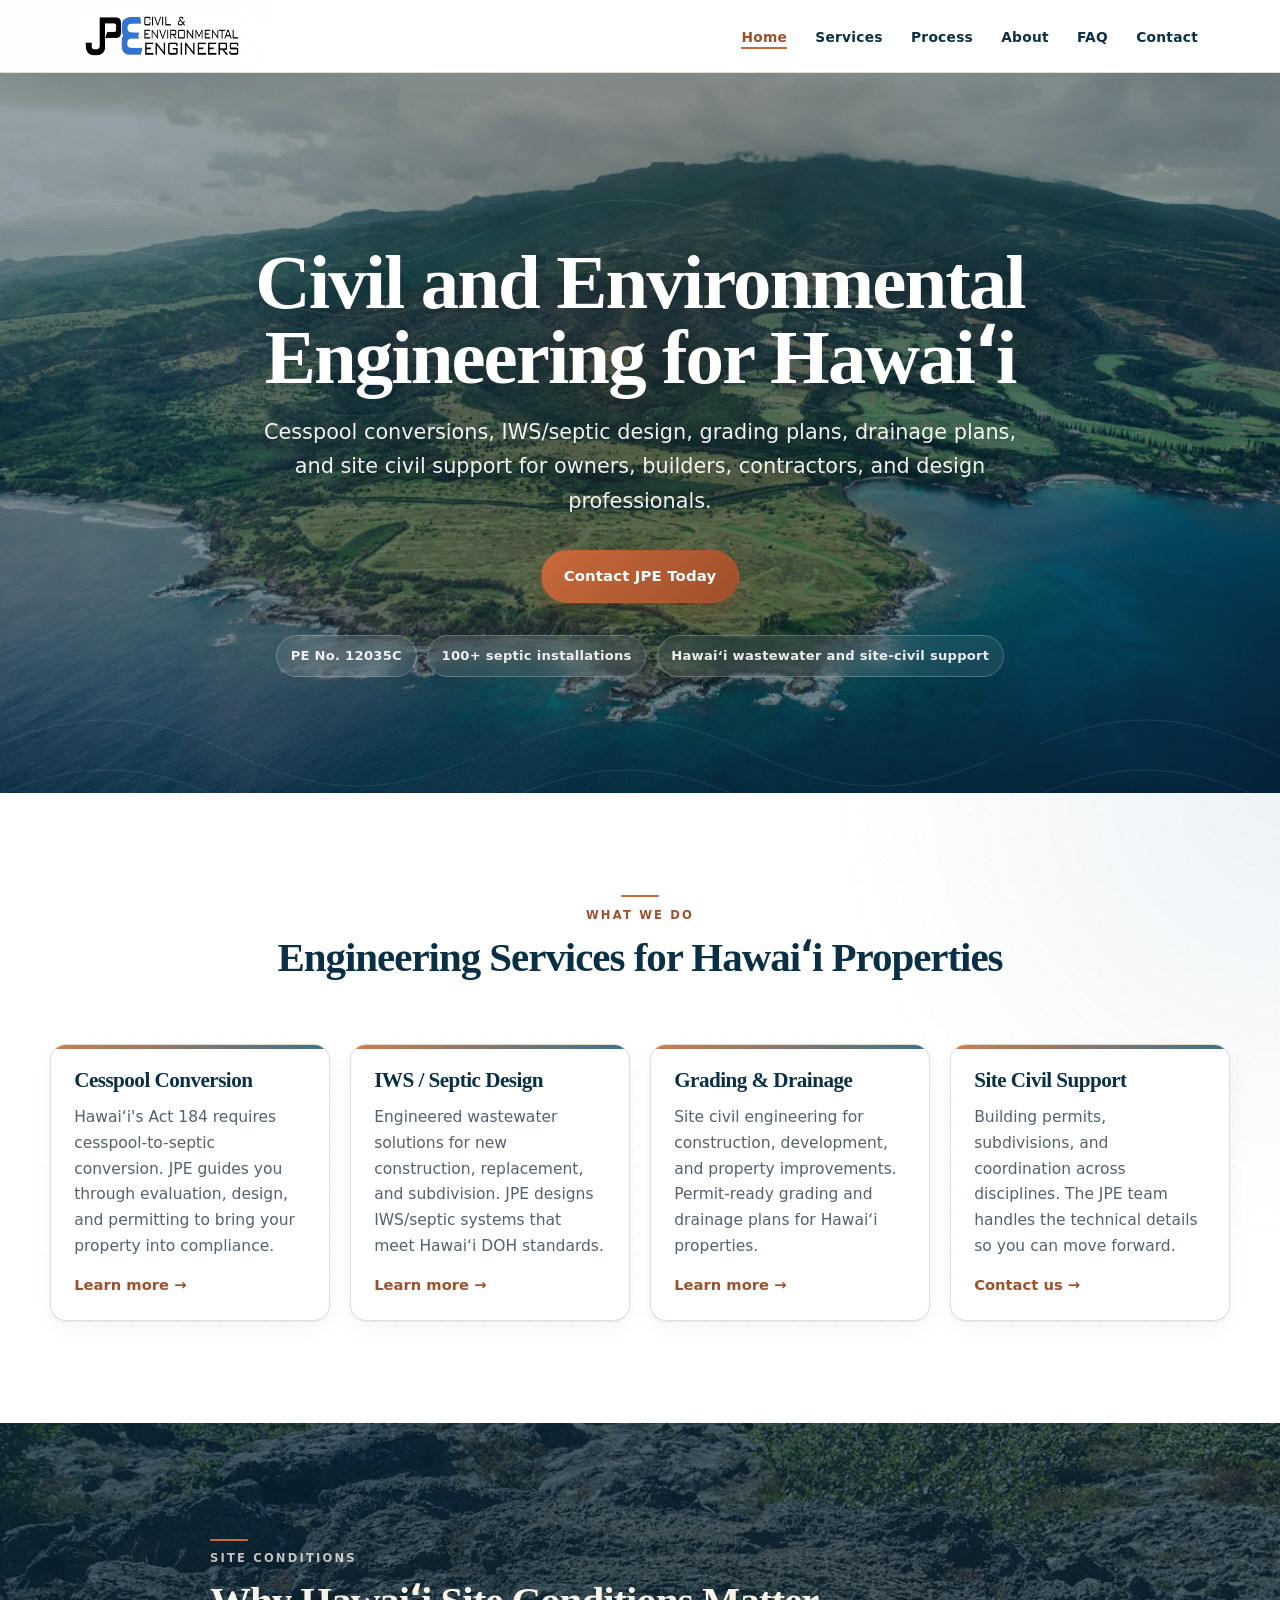
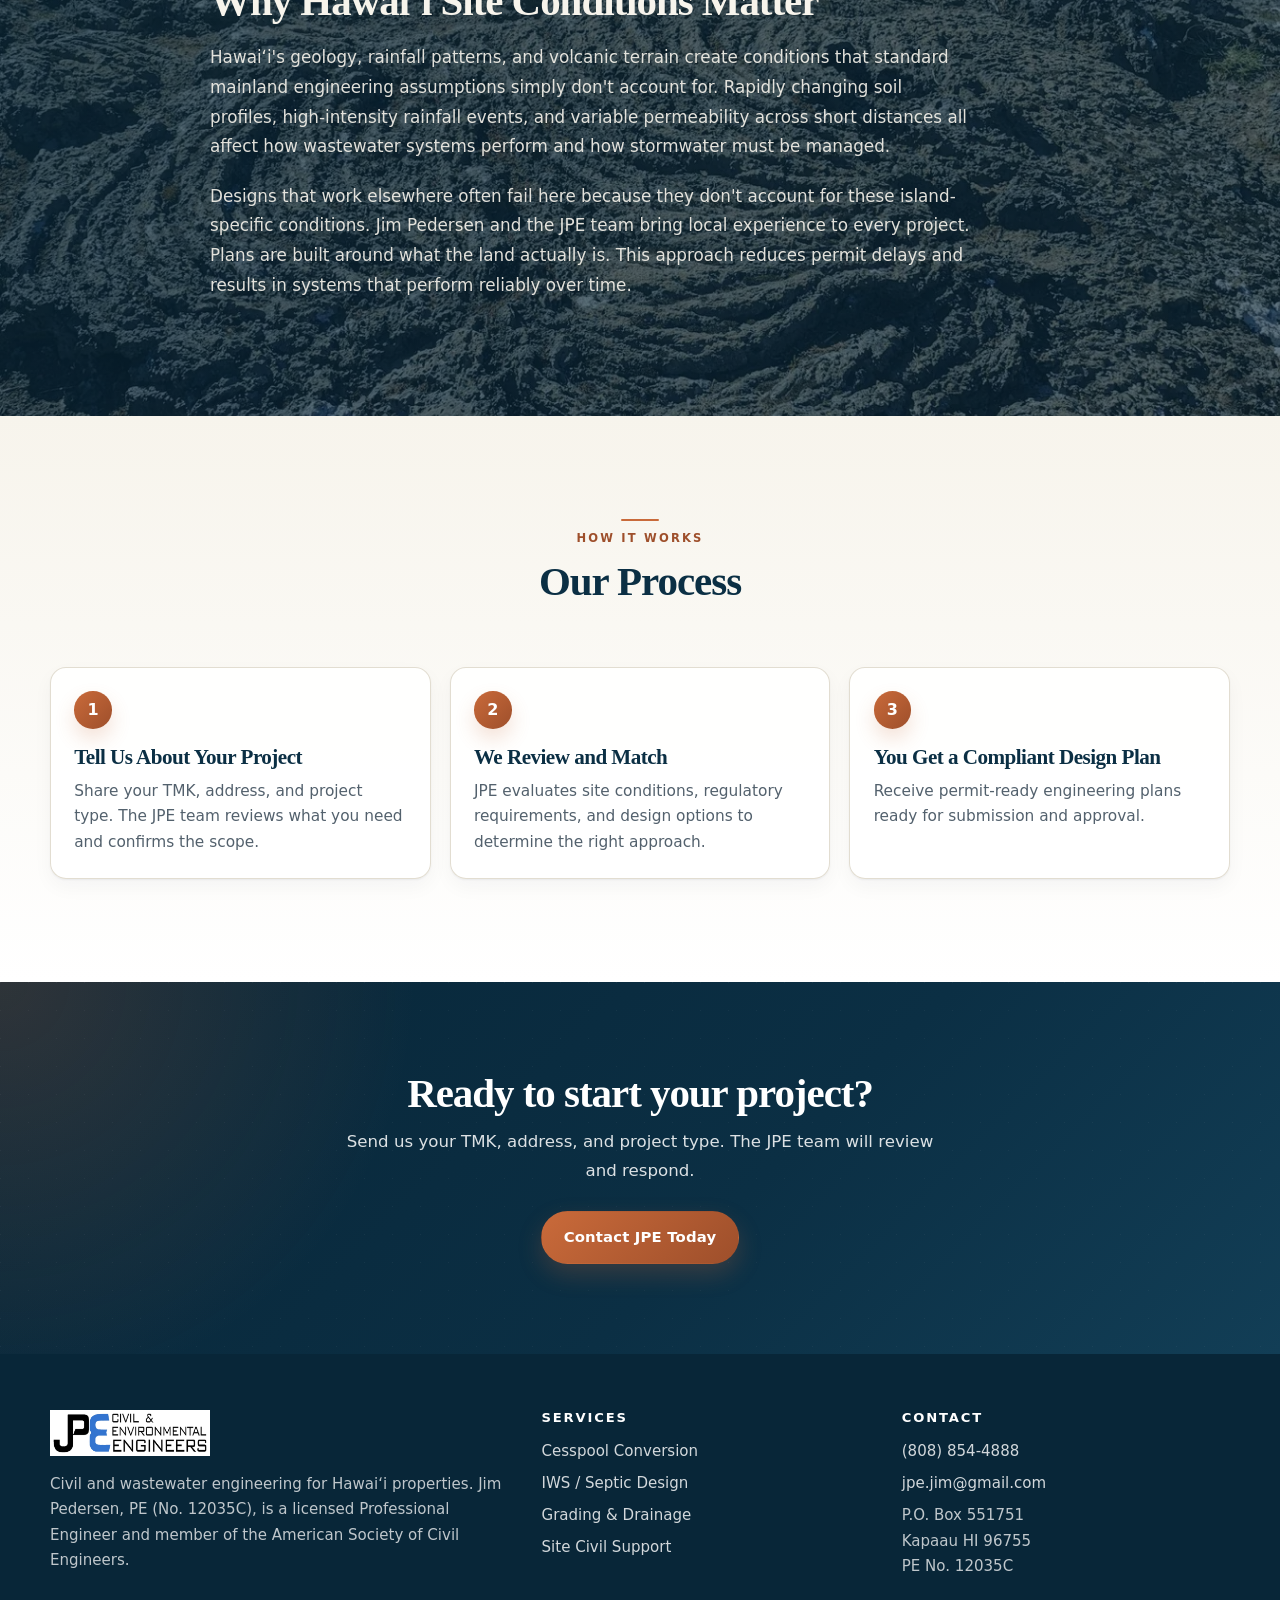
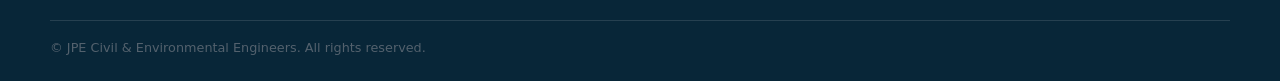
==== commit eb4a0eb1: "Add files via upload" ====
--- a/index.html
+++ b/index.html
@@ -1,263 +1,304 @@
 <!DOCTYPE html>
+
 <html lang="en">
 <head>
-<meta charset="UTF-8">
-
-
-
-
-
-<meta name="viewport" content="width=device-width, initial-scale=1.0">
-<title>JPE Civil & Environmental Engineers | Hawaiʻi Civil and Environmental Engineering</title>
-<meta name="description" content="JPE Civil & Environmental Engineers provides licensed civil and wastewater engineering for Hawaiʻi properties. Cesspool conversion, IWS/septic design, grading and drainage by Jim Pedersen, PE 12035C.">
-<meta name="robots" content="noindex, nofollow">
-<link rel="preload" as="image" href="assets/img/hero-hawaii-coast-rural-land.jpg" fetchpriority="high">
-<link rel="stylesheet" href="assets/css/styles.css">
+<meta charset="utf-8"/>
+<meta content="width=device-width, initial-scale=1.0" name="viewport"/>
+<title>JPE Civil &amp; Environmental Engineers | Hawaiʻi Civil &amp; Wastewater Engineering</title>
+<meta content="JPE Civil &amp; Environmental Engineers provides licensed civil and environmental engineering for Hawaiʻi properties, including cesspool conversion, IWS/septic design, grading, drainage, and site-civil support." name="description"/>
+<meta content="index, follow, max-image-preview:large" name="robots"/>
+
+<link href="assets/css/styles.css" rel="stylesheet"/>
 <!-- JSON-LD Structured Data -->
-<script type="application/ld+json">
-{
-  "@context": "https://schema.org",
-  "@type": "LocalBusiness",
-  "name": "JPE Civil & Environmental Engineers",
-  "description": "Civil and environmental engineering services on Hawaiʻi properties. Cesspool conversion, IWS/septic system design, grading and drainage plans.",
-  "url": "https://[jpe-domain].com",
-  "telephone": "+1-808-854-4888",
-  "email": "jpe.jim@gmail.com",
-  "address": {
-    "@type": "PostalAddress",
-    "streetAddress": "P.O. Box 551751",
-    "addressLocality": "Kapaau",
-    "addressRegion": "HI",
-    "postalCode": "96755"
+
+
+
+<!-- Favicons -->
+<link href="assets/img/favicon.ico" rel="icon" sizes="any"/>
+<link href="assets/img/favicon-16x16.png" rel="icon" sizes="16x16" type="image/png"/>
+<link href="assets/img/favicon-32x32.png" rel="icon" sizes="32x32" type="image/png"/>
+<link href="assets/img/apple-touch-icon.png" rel="apple-touch-icon" sizes="180x180"/>
+<link href="site.webmanifest" rel="manifest"/>
+<meta content="#0b2f44" name="theme-color"/><link href="https://hawaiisystemscoord-afk.github.io/jpe-website-preview/" rel="canonical"/><meta content="website" property="og:type"/><meta content="JPE Civil &amp; Environmental Engineers | Hawaiʻi Civil &amp; Wastewater Engineering" property="og:title"/><meta content="JPE Civil &amp; Environmental Engineers provides licensed civil and environmental engineering for Hawaiʻi properties, including cesspool conversion, IWS/septic design, grading, drainage, and site-civil support." property="og:description"/><meta content="https://hawaiisystemscoord-afk.github.io/jpe-website-preview/" property="og:url"/><meta content="JPE Civil &amp; Environmental Engineers" property="og:site_name"/><meta content="https://hawaiisystemscoord-afk.github.io/jpe-website-preview/assets/img/hero-hawaii-coast-rural-land.webp" property="og:image"/><meta content="summary_large_image" name="twitter:card"/><meta content="JPE Civil &amp; Environmental Engineers | Hawaiʻi Civil &amp; Wastewater Engineering" name="twitter:title"/><meta content="JPE Civil &amp; Environmental Engineers provides licensed civil and environmental engineering for Hawaiʻi properties, including cesspool conversion, IWS/septic design, grading, drainage, and site-civil support." name="twitter:description"/><meta content="https://hawaiisystemscoord-afk.github.io/jpe-website-preview/assets/img/hero-hawaii-coast-rural-land.webp" name="twitter:image"/><script type="application/ld+json">[
+  {
+    "@context": "https://schema.org",
+    "@type": [
+      "ProfessionalService",
+      "LocalBusiness"
+    ],
+    "@id": "https://hawaiisystemscoord-afk.github.io/jpe-website-preview/#jpe",
+    "name": "JPE Civil & Environmental Engineers",
+    "url": "https://hawaiisystemscoord-afk.github.io/jpe-website-preview/",
+    "logo": "https://hawaiisystemscoord-afk.github.io/jpe-website-preview/assets/img/jpe-logo-white-bg.png",
+    "image": "https://hawaiisystemscoord-afk.github.io/jpe-website-preview/assets/img/hero-hawaii-coast-rural-land.webp",
+    "telephone": "+1-808-854-4888",
+    "email": "jpe.jim@gmail.com",
+    "address": {
+      "@type": "PostalAddress",
+      "streetAddress": "P.O. Box 551751",
+      "addressLocality": "Kapaau",
+      "addressRegion": "HI",
+      "postalCode": "96755",
+      "addressCountry": "US"
+    },
+    "founder": {
+      "@type": "Person",
+      "name": "Jim Pedersen",
+      "jobTitle": "Professional Engineer"
+    },
+    "areaServed": [
+      {
+        "@type": "State",
+        "name": "Hawaiʻi"
+      },
+      {
+        "@type": "AdministrativeArea",
+        "name": "Hawaiʻi Island"
+      }
+    ],
+    "knowsAbout": [
+      "Cesspool conversion",
+      "IWS design",
+      "Septic system design",
+      "Grading plans",
+      "Drainage plans",
+      "Civil engineering",
+      "Environmental engineering",
+      "Hawaiʻi DOH wastewater requirements"
+    ],
+    "hasOfferCatalog": {
+      "@type": "OfferCatalog",
+      "name": "Engineering services",
+      "itemListElement": [
+        {
+          "@type": "Offer",
+          "itemOffered": {
+            "@type": "Service",
+            "name": "Cesspool conversion engineering"
+          }
+        },
+        {
+          "@type": "Offer",
+          "itemOffered": {
+            "@type": "Service",
+            "name": "IWS and septic system design"
+          }
+        },
+        {
+          "@type": "Offer",
+          "itemOffered": {
+            "@type": "Service",
+            "name": "Grading and drainage plans"
+          }
+        },
+        {
+          "@type": "Offer",
+          "itemOffered": {
+            "@type": "Service",
+            "name": "Site civil engineering support"
+          }
+        }
+      ]
+    }
   },
-  "areaServed": {
-    "@type": "Place",
-    "name": "Hawaiʻi (all islands)"
+  {
+    "@context": "https://schema.org",
+    "@type": "WebSite",
+    "@id": "https://hawaiisystemscoord-afk.github.io/jpe-website-preview/#website",
+    "url": "https://hawaiisystemscoord-afk.github.io/jpe-website-preview/",
+    "name": "JPE Civil & Environmental Engineers",
+    "publisher": {
+      "@id": "https://hawaiisystemscoord-afk.github.io/jpe-website-preview/#jpe"
+    }
   },
-  "founder": {
-    "@type": "Person",
-    "name": "Jim Pedersen",
-    "jobTitle": "Professional Engineer, PE"
-  },
-  "license": "PE No. 12035C"
-}
-</script>
-<script type="application/ld+json">
-{
-  "@context": "https://schema.org",
-  "@type": "WebSite",
-  "name": "JPE Civil & Environmental Engineers",
-  "url": "https://[jpe-domain].com",
-  "potentialAction": {
-    "@type": "SearchAction",
-    "target": "https://[jpe-domain].com/search?q={search_term_string}",
-    "query-input": "required name=search_term_string"
+  {
+    "@context": "https://schema.org",
+    "@type": "WebPage",
+    "@id": "https://hawaiisystemscoord-afk.github.io/jpe-website-preview/#webpage",
+    "url": "https://hawaiisystemscoord-afk.github.io/jpe-website-preview/",
+    "name": "JPE Civil & Environmental Engineers | Hawaiʻi Civil & Wastewater Engineering",
+    "description": "JPE Civil & Environmental Engineers provides licensed civil and environmental engineering for Hawaiʻi properties, including cesspool conversion, IWS/septic design, grading, drainage, and site-civil support.",
+    "isPartOf": {
+      "@id": "https://hawaiisystemscoord-afk.github.io/jpe-website-preview/#website"
+    },
+    "about": {
+      "@id": "https://hawaiisystemscoord-afk.github.io/jpe-website-preview/#jpe"
+    },
+    "publisher": {
+      "@id": "https://hawaiisystemscoord-afk.github.io/jpe-website-preview/#jpe"
+    }
   }
-}
-</script>
-<script type="application/ld+json">
-{
-  "@context": "https://schema.org",
-  "@type": "BreadcrumbList",
-  "itemListElement": [{
-    "@type": "ListItem",
-    "position": 1,
-    "name": "Home",
-    "item": "https://[jpe-domain].com"
-  }]
-}
-</script>
-<!-- Favicons -->
-<link rel="icon" href="assets/img/favicon.ico" sizes="any">
-<link rel="icon" type="image/png" sizes="16x16" href="assets/img/favicon-16x16.png">
-<link rel="icon" type="image/png" sizes="32x32" href="assets/img/favicon-32x32.png">
-<link rel="apple-touch-icon" sizes="180x180" href="assets/img/apple-touch-icon.png">
-<link rel="manifest" href="site.webmanifest">
-</head>
-<body>
-
+]</script><link as="image" fetchpriority="high" href="assets/img/hero-hawaii-coast-rural-land.webp" rel="preload" type="image/webp"/></head>
+<body><a class="skip-link" href="#main-content">Skip to main content</a>
 <!-- Preview Banner -->
-<div class="preview-banner" role="status">
-  PREVIEW SITE. NOT PUBLISHED.
-</div>
 
 <!-- Header -->
 <header class="site-header">
-  <div class="header-inner">
-    <a href="index.html" class="site-logo-pill" aria-label="JPE home">
-      <img src="assets/img/jpe-logo-white-bg.png" alt="JPE logo" width="160" height="48">
-    </a>
-    <nav class="main-nav" aria-label="Primary navigation">
-      <ul class="nav-list">
-        <li><a href="index.html" class="nav-link" aria-current="page">Home</a></li>
-        <li><a href="index.html#services" class="nav-link">Services</a></li>
-        <li><a href="process.html" class="nav-link">Process</a></li>
-        <li><a href="about.html" class="nav-link">About</a></li>
-        <li><a href="faq.html" class="nav-link">FAQ</a></li>
-        <li><a href="contact.html" class="nav-link">Contact</a></li>
-      </ul>
-    </nav>
-    <button class="menu-toggle" aria-expanded="false" aria-controls="mobile-nav" aria-label="Toggle navigation menu">
-      <span class="hamburger-line"></span>
-      <span class="hamburger-line"></span>
-      <span class="hamburger-line"></span>
-    </button>
-  </div>
+<div class="header-inner">
+<a aria-label="JPE home" class="site-logo-pill" href="index.html">
+<img alt="JPE logo" height="48" src="assets/img/jpe-logo-white-bg.png" width="160"/>
+</a>
+<nav aria-label="Primary navigation" class="main-nav">
+<ul class="nav-list">
+<li><a aria-current="page" class="nav-link" href="index.html">Home</a></li>
+<li><a class="nav-link" href="index.html#services">Services</a></li>
+<li><a class="nav-link" href="process.html">Process</a></li>
+<li><a class="nav-link" href="about.html">About</a></li>
+<li><a class="nav-link" href="faq.html">FAQ</a></li>
+<li><a class="nav-link" href="contact.html">Contact</a></li>
+</ul>
+</nav>
+<button aria-controls="mobile-nav" aria-expanded="false" aria-label="Toggle navigation menu" class="menu-toggle">
+<span class="hamburger-line"></span>
+<span class="hamburger-line"></span>
+<span class="hamburger-line"></span>
+</button>
+</div>
 </header>
-
 <!-- Mobile Nav Overlay -->
-<nav id="mobile-nav" class="mobile-nav" aria-label="Mobile navigation">
-  <ul class="nav-list">
-    <li><a href="index.html" class="nav-link" aria-current="page">Home</a></li>
-    <li><a href="index.html#services" class="nav-link">Services</a></li>
-    <li><a href="process.html" class="nav-link">Process</a></li>
-    <li><a href="about.html" class="nav-link">About</a></li>
-    <li><a href="faq.html" class="nav-link">FAQ</a></li>
-    <li><a href="contact.html" class="nav-link">Contact</a></li>
-  </ul>
+<nav aria-label="Mobile navigation" class="mobile-nav" id="mobile-nav">
+<ul class="nav-list">
+<li><a aria-current="page" class="nav-link" href="index.html">Home</a></li>
+<li><a class="nav-link" href="index.html#services">Services</a></li>
+<li><a class="nav-link" href="process.html">Process</a></li>
+<li><a class="nav-link" href="about.html">About</a></li>
+<li><a class="nav-link" href="faq.html">FAQ</a></li>
+<li><a class="nav-link" href="contact.html">Contact</a></li>
+</ul>
 </nav>
-
-<main>
-
+<main id="main-content">
 <!-- Hero Section -->
 <section class="hero">
-  <div class="hero-inner">
-    <div class="hero-text">
-      <h1>Civil and Environmental Engineering for Hawaiʻi</h1>
-      <p class="hero-subtitle">Cesspool conversions, IWS/septic design, grading plans, drainage plans, and site civil support for owners, builders, contractors, and design professionals.</p>
-      <div class="hero-cta-group">
-        <a href="contact.html" class="btn btn-primary">Contact JPE Today</a>
-      </div>
-    </div>
-  </div>
-</section>
-
+<div class="hero-inner">
+<div class="hero-text">
+<h1>Civil and Environmental Engineering for Hawaiʻi</h1>
+<p class="hero-subtitle">Cesspool conversions, IWS/septic design, grading plans, drainage plans, and site civil support for owners, builders, contractors, and design professionals.</p>
+<div class="hero-cta-group">
+<a class="btn btn-primary" href="contact.html">Contact JPE Today</a>
+</div><div aria-label="JPE qualifications" class="hero-proof"><span class="proof-pill">PE No. 12035C</span><span class="proof-pill">100+ septic installations</span><span class="proof-pill">Hawaiʻi wastewater and site-civil support</span></div>
+</div>
+</div>
+</section>
 <!-- Services Overview -->
-<section id="services" class="section section-white topo-bg">
-  <div class="content-block">
-    <div class="section-header">
-      <span class="section-label">What We Do</span>
-      <h2>Engineering Services for Hawaiʻi Properties</h2>
-    </div>
-    <div class="services-grid-4">
-      <article class="service-card">
-        <div class="service-card-accent" aria-hidden="true"></div>
-        <div class="service-card-body">
-          <h3>Cesspool Conversion</h3>
-          <p>Hawaiʻi's Act 184 requires cesspool-to-septic conversion. JPE guides you through evaluation, design, and permitting to bring your property into compliance.</p>
-          <a href="cesspool-conversion.html" class="card-link">Learn more <span aria-hidden="true">&rarr;</span></a>
-        </div>
-      </article>
-      <article class="service-card">
-        <div class="service-card-accent" aria-hidden="true"></div>
-        <div class="service-card-body">
-          <h3>IWS / Septic Design</h3>
-          <p>Engineered wastewater solutions for new construction, replacement, and subdivision. JPE designs IWS/septic systems that meet Hawaiʻi DOH standards.</p>
-          <a href="iws-septic-design.html" class="card-link">Learn more <span aria-hidden="true">&rarr;</span></a>
-        </div>
-      </article>
-      <article class="service-card">
-        <div class="service-card-accent" aria-hidden="true"></div>
-        <div class="service-card-body">
-          <h3>Grading &amp; Drainage</h3>
-          <p>Site civil engineering for construction, development, and property improvements. Permit-ready grading and drainage plans for Hawaiʻi properties.</p>
-          <a href="grading-drainage.html" class="card-link">Learn more <span aria-hidden="true">&rarr;</span></a>
-        </div>
-      </article>
-      <article class="service-card">
-        <div class="service-card-accent" aria-hidden="true"></div>
-        <div class="service-card-body">
-          <h3>Site Civil Support</h3>
-          <p>Building permits, subdivisions, and coordination across disciplines. The JPE team handles the technical details so you can move forward.</p>
-          <a href="contact.html" class="card-link">Contact us <span aria-hidden="true">&rarr;</span></a>
-        </div>
-      </article>
-    </div>
-  </div>
-</section>
-
+<section class="section section-white topo-bg" id="services">
+<div class="content-block">
+<div class="section-header">
+<span class="section-label">What We Do</span>
+<h2>Engineering Services for Hawaiʻi Properties</h2>
+</div>
+<div class="services-grid-4">
+<article class="service-card">
+<div aria-hidden="true" class="service-card-accent"></div>
+<div class="service-card-body">
+<h3>Cesspool Conversion</h3>
+<p>Hawaiʻi's Act 184 requires cesspool-to-septic conversion. JPE guides you through evaluation, design, and permitting to bring your property into compliance.</p>
+<a class="card-link" href="cesspool-conversion.html">Learn more <span aria-hidden="true">→</span></a>
+</div>
+</article>
+<article class="service-card">
+<div aria-hidden="true" class="service-card-accent"></div>
+<div class="service-card-body">
+<h3>IWS / Septic Design</h3>
+<p>Engineered wastewater solutions for new construction, replacement, and subdivision. JPE designs IWS/septic systems that meet Hawaiʻi DOH standards.</p>
+<a class="card-link" href="iws-septic-design.html">Learn more <span aria-hidden="true">→</span></a>
+</div>
+</article>
+<article class="service-card">
+<div aria-hidden="true" class="service-card-accent"></div>
+<div class="service-card-body">
+<h3>Grading &amp; Drainage</h3>
+<p>Site civil engineering for construction, development, and property improvements. Permit-ready grading and drainage plans for Hawaiʻi properties.</p>
+<a class="card-link" href="grading-drainage.html">Learn more <span aria-hidden="true">→</span></a>
+</div>
+</article>
+<article class="service-card">
+<div aria-hidden="true" class="service-card-accent"></div>
+<div class="service-card-body">
+<h3>Site Civil Support</h3>
+<p>Building permits, subdivisions, and coordination across disciplines. The JPE team handles the technical details so you can move forward.</p>
+<a class="card-link" href="contact.html">Contact us <span aria-hidden="true">→</span></a>
+</div>
+</article>
+</div>
+</div>
+</section>
 <!-- Hawaii Site Conditions Section -->
 <section class="section section-site-conditions">
-  <div class="content-block site-conditions-inner">
-    <span class="section-label" style="color:rgba(255,255,255,0.7);">Site Conditions</span>
-    <h2 style="color:#f7f4ec;text-align:center;margin-bottom:var(--md);">Why Hawaiʻi Site Conditions Matter</h2>
-    <p style="color:rgba(255,255,255,0.9);line-height:1.7;text-align:center;max-width:700px;margin-left:auto;margin-right:auto;">Hawaiʻi's geology, rainfall patterns, and volcanic terrain create conditions that standard mainland engineering assumptions simply don't account for. Rapidly changing soil profiles, high-intensity rainfall events, and variable permeability across short distances all affect how wastewater systems perform and how stormwater must be managed.</p>
-    <p style="color:rgba(255,255,255,0.9);line-height:1.7;text-align:center;max-width:700px;margin-left:auto;margin-right:auto;margin-top:var(--md);">Designs that work elsewhere often fail here because they don't account for these island-specific conditions. Jim Pedersen and the JPE team bring local experience to every project. Plans are built around what the land actually is. This approach reduces permit delays and results in systems that perform reliably over time.</p>
-  </div>
-</section>
-
+<div class="content-block site-conditions-inner">
+<span class="section-label">Site Conditions</span>
+<h2>Why Hawaiʻi Site Conditions Matter</h2>
+<p>Hawaiʻi's geology, rainfall patterns, and volcanic terrain create conditions that standard mainland engineering assumptions simply don't account for. Rapidly changing soil profiles, high-intensity rainfall events, and variable permeability across short distances all affect how wastewater systems perform and how stormwater must be managed.</p>
+<p>Designs that work elsewhere often fail here because they don't account for these island-specific conditions. Jim Pedersen and the JPE team bring local experience to every project. Plans are built around what the land actually is. This approach reduces permit delays and results in systems that perform reliably over time.</p>
+</div>
+</section>
 <!-- Process Preview -->
 <section class="section section-alt">
-  <div class="content-block">
-    <div class="section-header">
-      <span class="section-label">How It Works</span>
-      <h2>Our Process</h2>
-    </div>
-    <div class="process-steps-3">
-      <div class="process-step">
-        <div class="step-number" aria-hidden="true">1</div>
-        <h3>Tell Us About Your Project</h3>
-        <p>Share your TMK, address, and project type. The JPE team reviews what you need and confirms the scope.</p>
-      </div>
-      <div class="process-step">
-        <div class="step-number" aria-hidden="true">2</div>
-        <h3>We Review and Match</h3>
-        <p>JPE evaluates site conditions, regulatory requirements, and design options to determine the right approach.</p>
-      </div>
-      <div class="process-step">
-        <div class="step-number" aria-hidden="true">3</div>
-        <h3>You Get a Compliant Design Plan</h3>
-        <p>Receive permit-ready engineering plans ready for submission and approval.</p>
-      </div>
-    </div>
-  </div>
-</section>
-
+<div class="content-block">
+<div class="section-header">
+<span class="section-label">How It Works</span>
+<h2>Our Process</h2>
+</div>
+<div class="process-steps-3">
+<div class="process-step">
+<div aria-hidden="true" class="step-number">1</div>
+<h3>Tell Us About Your Project</h3>
+<p>Share your TMK, address, and project type. The JPE team reviews what you need and confirms the scope.</p>
+</div>
+<div class="process-step">
+<div aria-hidden="true" class="step-number">2</div>
+<h3>We Review and Match</h3>
+<p>JPE evaluates site conditions, regulatory requirements, and design options to determine the right approach.</p>
+</div>
+<div class="process-step">
+<div aria-hidden="true" class="step-number">3</div>
+<h3>You Get a Compliant Design Plan</h3>
+<p>Receive permit-ready engineering plans ready for submission and approval.</p>
+</div>
+</div>
+</div>
+</section>
 <!-- Final CTA Band -->
 <section class="cta-banner">
-  <div class="cta-banner-content">
-    <h2>Ready to start your project?</h2>
-    <p>Send us your TMK, address, and project type. The JPE team will review and respond.</p>
-    <a href="contact.html" class="btn btn-primary">Contact JPE Today</a>
-  </div>
-</section>
-
+<div class="cta-banner-content">
+<h2>Ready to start your project?</h2>
+<p>Send us your TMK, address, and project type. The JPE team will review and respond.</p>
+<a class="btn btn-primary" href="contact.html">Contact JPE Today</a>
+</div>
+</section>
 </main>
-
 <!-- Footer -->
 <footer class="site-footer">
-  <div class="footer-inner">
-    <div class="footer-col footer-brand-col">
-      <div class="footer-brand footer-logo-only">
-        <img src="assets/img/jpe-logo-white-bg.png" alt="" width="40" height="12" aria-hidden="true">
-      </div>
-      <p style="font-size:0.9rem;line-height:1.6;">Civil and wastewater engineering for Hawaiʻi properties. Jim Pedersen, PE (No. 12035C), is a licensed Professional Engineer and member of the American Society of Civil Engineers.</p>
-    </div>
-    <div class="footer-col">
-      <h4>Services</h4>
-      <ul>
-        <li><a href="cesspool-conversion.html">Cesspool Conversion</a></li>
-        <li><a href="iws-septic-design.html">IWS / Septic Design</a></li>
-        <li><a href="grading-drainage.html">Grading &amp; Drainage</a></li>
-        <li><a href="contact.html">Site Civil Support</a></li>
-      </ul>
-    </div>
-    <div class="footer-col">
-      <h4>Contact</h4>
-      <ul>
-        <li><a href="tel:+18088544888">(808) 854-4888</a></li>
-        <li><a href="mailto:jpe.jim@gmail.com">jpe.jim@gmail.com</a></li>
-        <li>P.O. Box 551751<br>Kapaau HI 96755</li>
-      </ul>
-      <p style="font-size:0.8rem;opacity:0.6;margin-top:var(--sm);">PE No. 12035C</p>
-    </div>
-  </div>
-  <div class="footer-bottom">
-    <p>&copy; JPE Civil & Environmental Engineers. All rights reserved.</p>
-    <p class="footer-disclaimer">Preview site, not published.</p>
-  </div>
+<div class="footer-inner">
+<div class="footer-col footer-brand-col">
+<div class="footer-brand footer-logo-only">
+<img alt="" aria-hidden="true" height="12" src="assets/img/jpe-logo-white-bg.png" width="40"/>
+</div>
+<p>Civil and wastewater engineering for Hawaiʻi properties. Jim Pedersen, PE (No. 12035C), is a licensed Professional Engineer and member of the American Society of Civil Engineers.</p>
+</div>
+<div class="footer-col">
+<h4>Services</h4>
+<ul>
+<li><a href="cesspool-conversion.html">Cesspool Conversion</a></li>
+<li><a href="iws-septic-design.html">IWS / Septic Design</a></li>
+<li><a href="grading-drainage.html">Grading &amp; Drainage</a></li>
+<li><a href="contact.html">Site Civil Support</a></li>
+</ul>
+</div>
+<div class="footer-col">
+<h4>Contact</h4>
+<ul>
+<li><a href="tel:+18088544888">(808) 854-4888</a></li>
+<li><a href="mailto:jpe.jim@gmail.com">jpe.jim@gmail.com</a></li>
+<li>P.O. Box 551751<br/>Kapaau HI 96755</li>
+</ul>
+<p>PE No. 12035C</p>
+</div>
+</div>
+<div class="footer-bottom">
+<p>© JPE Civil &amp; Environmental Engineers. All rights reserved.</p>
+
+</div>
 </footer>
-
-<script src="assets/js/main.js" defer></script>
+<script defer="" src="assets/js/main.js"></script>
 </body>
 </html>
--- a/assets/css/styles.css
+++ b/assets/css/styles.css
@@ -1,522 +1,96 @@
-/* JPE Civil & Environmental Engineers, Preview Stylesheet v8.2 Visual + Copy Repair
-   Premium technical local service site. Less, but better.
-   Mobile-first. CSS Grid + Flexbox. */
+/* JPE Civil & Environmental Engineers, v10 launch-quality design system
+   Local-first static site. Fast, scan-friendly, accessible, and professional. */
+:root{
+  --white:#ffffff;
+  --paper:#fbfaf6;
+  --off-white:#f7f4ec;
+  --sand:#efe8d8;
+  --charcoal:#111827;
+  --muted:#53616d;
+  --dark-ocean:#0b2f44;
+  --deep-ocean:#082638;
+  --medium-blue:#1f5f7a;
+  --action-orange:#c96a3a;
+  --clay-dark:#9e4f2b;
+  --light-border:#ded8ca;
+  --line:rgba(17,24,39,.12);
+  --radius-sm:10px;
+  --radius:16px;
+  --radius-lg:24px;
+  --shadow-sm:0 1px 2px rgba(8,38,56,.06),0 8px 20px rgba(8,38,56,.04);
+  --shadow-md:0 14px 36px rgba(8,38,56,.12);
+  --shadow-lg:0 24px 70px rgba(8,38,56,.22);
+  --header-h:72px;
+  --container:1180px;
+  --measure:900px;
+  --ease:cubic-bezier(.2,.7,.2,1);
+}
+*{box-sizing:border-box;margin:0;padding:0}
+html{scroll-behavior:smooth;background:var(--paper)}
+body{
+  min-height:100vh;
+  font-family:Inter,ui-sans-serif,system-ui,-apple-system,BlinkMacSystemFont,"Segoe UI",Roboto,Arial,sans-serif;
+  font-size:16px;line-height:1.72;color:var(--charcoal);background:
+    radial-gradient(circle at 5% 0%, rgba(201,106,58,.08), transparent 30rem),
+    linear-gradient(180deg, var(--paper) 0%, #fff 34%, var(--paper) 100%);
+  -webkit-font-smoothing:antialiased;text-rendering:optimizeLegibility;
+}
+body::before{content:"";position:fixed;inset:0;pointer-events:none;z-index:-1;opacity:.32;background-image:
+  linear-gradient(90deg, rgba(11,47,68,.035) 1px, transparent 1px),
+  linear-gradient(180deg, rgba(11,47,68,.025) 1px, transparent 1px);
+  background-size:48px 48px,48px 48px;}
+h1,h2,h3,h4{font-family:Georgia,Cambria,"Times New Roman",serif;color:var(--dark-ocean);letter-spacing:-.025em;text-wrap:balance}
+h1{font-size:clamp(2.35rem,6vw,4.9rem);line-height:.98;font-weight:760}
+h2{font-size:clamp(1.65rem,3.2vw,2.7rem);line-height:1.08;font-weight:740}
+h3{font-size:clamp(1.12rem,1.65vw,1.42rem);line-height:1.2;font-weight:700}
+h4{font-size:1rem;line-height:1.25;font-weight:700}
+p{margin:0;color:var(--muted)}
+p+p{margin-top:1rem}
+a{color:var(--medium-blue);text-decoration:none;transition:color .18s var(--ease), border-color .18s var(--ease), background .18s var(--ease), transform .18s var(--ease), box-shadow .18s var(--ease)}
+a:hover{color:var(--action-orange)}
+a:focus-visible,button:focus-visible,input:focus-visible,select:focus-visible,textarea:focus-visible{outline:3px solid rgba(201,106,58,.36);outline-offset:3px;border-radius:8px}
+img{display:block;max-width:100%;height:auto}ul{list-style:none}.skip-link{position:absolute;left:-999px;top:auto;width:1px;height:1px;overflow:hidden}.skip-link:focus{left:1rem;top:1rem;width:auto;height:auto;padding:.7rem 1rem;background:var(--dark-ocean);color:#fff;z-index:9999;border-radius:8px}
+.preview-banner{display:none!important}
+/* Header */
+.site-header{position:sticky;top:0;z-index:1000;background:rgba(255,255,255,.92);backdrop-filter:blur(18px);-webkit-backdrop-filter:blur(18px);border-bottom:1px solid rgba(222,216,202,.85);box-shadow:0 8px 28px rgba(8,38,56,.05)}
+.site-header.scrolled{box-shadow:0 12px 34px rgba(8,38,56,.11)}
+.header-inner{height:var(--header-h);max-width:var(--container);margin:0 auto;padding:0 clamp(1rem,3vw,2rem);display:flex;align-items:center;justify-content:space-between;gap:2rem}.site-logo,.site-logo-pill{display:inline-flex;align-items:center;line-height:0;flex-shrink:0}.site-logo img,.site-logo-pill img{width:160px;height:auto;max-height:48px;object-fit:contain}.nav-list{display:flex;align-items:center;gap:clamp(1rem,2.2vw,2rem)}.nav-link{position:relative;color:var(--dark-ocean);font-size:.86rem;font-weight:720;letter-spacing:.02em;padding:.6rem 0}.nav-link::after{content:"";position:absolute;left:0;right:0;bottom:.28rem;height:2px;background:var(--action-orange);transform:scaleX(0);transform-origin:right;transition:transform .22s var(--ease)}.nav-link:hover::after,.nav-link[aria-current="page"]::after{transform:scaleX(1);transform-origin:left}.nav-link[aria-current="page"]{color:var(--clay-dark)}
+.menu-toggle{display:none;background:transparent;border:0;padding:.5rem;cursor:pointer;flex-direction:column;gap:5px;z-index:1100}.hamburger-line{display:block;width:26px;height:2px;background:var(--dark-ocean);border-radius:2px;transition:transform .22s var(--ease),opacity .22s var(--ease)}.menu-toggle.is-open .hamburger-line:nth-child(1){transform:translateY(7px) rotate(45deg)}.menu-toggle.is-open .hamburger-line:nth-child(2){opacity:0}.menu-toggle.is-open .hamburger-line:nth-child(3){transform:translateY(-7px) rotate(-45deg)}
+.mobile-nav,#mobile-nav{display:none;position:fixed;inset:0;z-index:1050;background:rgba(8,38,56,.96);backdrop-filter:blur(16px);-webkit-backdrop-filter:blur(16px);padding:calc(var(--header-h) + 2rem) 1.4rem 2rem;overflow:auto}.mobile-nav.is-open,#mobile-nav.is-open{display:block}.mobile-nav .nav-list,#mobile-nav .nav-list{display:flex;flex-direction:column;align-items:stretch;gap:0;max-width:440px;margin:0 auto}.mobile-nav .nav-link,#mobile-nav .nav-link{display:block;color:#fff;font-size:1.18rem;padding:1rem 0;border-bottom:1px solid rgba(255,255,255,.12)}.mobile-nav .nav-link::after,#mobile-nav .nav-link::after{display:none}
+/* Core sections */
+.section{position:relative;padding:clamp(4rem,8vw,7rem) clamp(1rem,3vw,2rem)}.section-white{background:rgba(255,255,255,.92)}.section-alt{background:linear-gradient(180deg,var(--off-white),#fff)}.section-dark{background:radial-gradient(circle at 12% 16%,rgba(201,106,58,.18),transparent 24rem),linear-gradient(135deg,var(--deep-ocean),var(--dark-ocean) 46%,#123e56)}.content-block{max-width:var(--container);margin-inline:auto}.section-header{max-width:780px;margin:0 auto clamp(2.2rem,5vw,4rem);text-align:center}.section-label{display:inline-block;position:relative;margin-bottom:.85rem;color:var(--clay-dark);font-size:.72rem;line-height:1;font-weight:850;letter-spacing:.19em;text-transform:uppercase}.section-label::before{content:"";display:block;width:38px;height:2px;background:var(--action-orange);margin:0 auto .8rem;border-radius:99px}.section-header h2{margin-bottom:.75rem}.section-header p{font-size:1.05rem;max-width:650px;margin-inline:auto}.topo-bg,.blueprint-bg{background-image:
+  radial-gradient(circle at top right, rgba(31,95,122,.08), transparent 28rem),
+  linear-gradient(135deg, rgba(222,216,202,.22) 0 1px, transparent 1px);
+  background-size:auto,22px 22px}
+/* Hero */
+.hero{position:relative;min-height:clamp(590px,80vh,760px);display:grid;place-items:center;text-align:center;overflow:hidden;padding:calc(var(--header-h) + 4rem) 1.25rem 5rem;background-image:url('../img/hero-hawaii-coast-rural-land.webp');background-size:cover;background-position:center 44%;isolation:isolate}.hero::before{content:"";position:absolute;inset:0;background:
+  linear-gradient(180deg,rgba(8,38,56,.42),rgba(8,38,56,.56)),
+  radial-gradient(circle at 50% 36%,rgba(201,106,58,.18),transparent 28rem);z-index:-1}.hero::after{content:"";position:absolute;inset:0;opacity:.10;z-index:-1;background-image:url("data:image/svg+xml,%3Csvg xmlns='http://www.w3.org/2000/svg' width='520' height='520'%3E%3Cg fill='none' stroke='%23ffffff' stroke-width='1' opacity='.9'%3E%3Cpath d='M-20 210c92-44 161-44 252 0s161 44 252 0'/%3E%3Cpath d='M-20 260c92-44 161-44 252 0s161 44 252 0'/%3E%3Cpath d='M-20 310c92-44 161-44 252 0s161 44 252 0'/%3E%3Cpath d='M-20 160c92-44 161-44 252 0s161 44 252 0'/%3E%3C/g%3E%3C/svg%3E");background-size:520px 520px}.hero-inner{max-width:980px;margin:0 auto}.hero-text h1{color:var(--white);text-shadow:0 2px 22px rgba(0,0,0,.24);margin-bottom:1.25rem}.hero-subtitle{color:rgba(255,255,255,.93);font-size:clamp(1.04rem,2vw,1.3rem);line-height:1.65;max-width:760px;margin:0 auto 2rem;text-shadow:0 1px 14px rgba(0,0,0,.24)}.hero-cta-group{display:flex;gap:1rem;justify-content:center;flex-wrap:wrap}.hero-proof{margin:2rem auto 0;display:flex;flex-wrap:wrap;justify-content:center;gap:.65rem;max-width:850px}.proof-pill{padding:.55rem .85rem;border:1px solid rgba(255,255,255,.22);border-radius:99px;color:rgba(255,255,255,.9);background:rgba(255,255,255,.08);font-size:.82rem;font-weight:700;letter-spacing:.02em;backdrop-filter:blur(12px)}
+/* Page headers */
+.page-header,.page-header-overlay{position:relative;min-height:clamp(330px,42vw,480px);display:grid;place-items:center;text-align:center;padding:calc(var(--header-h) + 3rem) 1.25rem 4rem;background:linear-gradient(135deg,var(--deep-ocean),var(--medium-blue));background-size:cover;background-position:center;overflow:hidden;isolation:isolate}.page-header-overlay::before{content:"";position:absolute;inset:0;background:linear-gradient(180deg,rgba(8,38,56,.50),rgba(8,38,56,.56));z-index:-1}.page-header-overlay--strong::before{background:linear-gradient(180deg,rgba(8,38,56,.54),rgba(8,38,56,.60))}.faq-header::before{background:linear-gradient(180deg,rgba(8,38,56,.46),rgba(8,38,56,.54))}.page-header-overlay::after,.page-header::after{content:"";position:absolute;inset:auto 0 0;height:110px;background:linear-gradient(180deg,transparent,rgba(8,38,56,.38));pointer-events:none}.page-header-content{position:relative;z-index:2;max-width:820px;margin-inline:auto}.page-header h1,.page-header-overlay h1{color:var(--off-white);margin-bottom:1rem;text-shadow:0 2px 20px rgba(0,0,0,.26)}.page-header p,.page-header-overlay p{color:rgba(247,244,236,.92);font-size:clamp(1rem,1.8vw,1.2rem);line-height:1.65;max-width:720px;margin:0 auto}.breadcrumb{display:none!important}
+/* Buttons */
+.btn,.form-submit{display:inline-flex;align-items:center;justify-content:center;min-height:46px;padding:.8rem 1.35rem;border-radius:999px;border:1px solid transparent;font-weight:850;font-size:.93rem;letter-spacing:.01em;cursor:pointer;transition:transform .18s var(--ease),box-shadow .18s var(--ease),background .18s var(--ease),border-color .18s var(--ease),color .18s var(--ease)}.btn-primary,.form-submit{background:linear-gradient(135deg,var(--action-orange),var(--clay-dark));color:#fff;box-shadow:0 10px 24px rgba(201,106,58,.24)}.btn-primary:hover,.form-submit:hover{color:#fff;transform:translateY(-2px);box-shadow:0 16px 36px rgba(201,106,58,.30)}.btn-secondary{color:#fff;border-color:rgba(255,255,255,.36);background:rgba(255,255,255,.10);backdrop-filter:blur(10px)}.btn-secondary:hover{color:#fff;background:rgba(255,255,255,.18);transform:translateY(-2px)}.btn-outline{color:var(--dark-ocean);border-color:rgba(11,47,68,.24);background:#fff}.btn-outline:hover{color:#fff;background:var(--dark-ocean);border-color:var(--dark-ocean)}
+/* Cards and grids */
+.services-grid,.services-grid-4{display:grid;gap:1.25rem}.services-grid{grid-template-columns:repeat(auto-fit,minmax(min(100%,280px),1fr))}.services-grid-4{grid-template-columns:repeat(auto-fit,minmax(min(100%,245px),1fr))}.service-card,.credential-card,.process-step,.contact-info-item,.info-box{background:rgba(255,255,255,.88);border:1px solid rgba(222,216,202,.86);border-radius:var(--radius);box-shadow:var(--shadow-sm);overflow:hidden}.service-card{position:relative;display:flex;flex-direction:column;min-height:100%;transition:transform .2s var(--ease),box-shadow .2s var(--ease),border-color .2s var(--ease)}.service-card:hover{transform:translateY(-4px);box-shadow:var(--shadow-md);border-color:rgba(201,106,58,.35)}.service-card::before{content:"";position:absolute;inset:0 0 auto 0;height:4px;background:linear-gradient(90deg,var(--action-orange),var(--medium-blue));opacity:.88}.service-card-accent{display:none}.service-card-body{padding:1.45rem;display:flex;flex-direction:column;min-height:100%;gap:.75rem}.service-card-body p{font-size:.97rem;line-height:1.66}.service-card-body .card-link{margin-top:auto;font-weight:850;color:var(--clay-dark);font-size:.92rem}.section-dark .service-card{background:rgba(255,255,255,.08);border-color:rgba(255,255,255,.14);box-shadow:none}.section-dark .service-card-body h3{color:#fff}.section-dark .service-card-body p{color:rgba(255,255,255,.82)}.section-dark h2,.section-dark h3{color:#fff}.section-dark p{color:rgba(255,255,255,.82)}
+/* Feature lists and prose */
+.service-hero-layout{max-width:var(--measure);margin-inline:auto}.service-hero-layout>div:only-child,.prose-block{max-width:var(--measure);margin-inline:auto;text-align:left}.service-hero-layout h2,.prose-block h2{margin-bottom:1.1rem}.service-hero-layout p,.prose-block p{font-size:1.04rem;line-height:1.78}.feature-list{display:grid;gap:.6rem}.feature-list li{padding:1.05rem 0;border-bottom:1px solid var(--line);font-size:1rem;line-height:1.72;color:var(--muted)}.feature-list li:last-child{border-bottom:0}.feature-list li strong{display:block;margin-bottom:.35rem;color:var(--dark-ocean);font-weight:850}.info-box{padding:1.35rem 1.5rem;border-left:4px solid var(--action-orange);box-shadow:0 10px 30px rgba(8,38,56,.06)}.info-box p{line-height:1.72}.credential-grid{display:grid;gap:1.1rem;grid-template-columns:repeat(auto-fit,minmax(min(100%,220px),1fr))}.credential-card{padding:1.35rem;text-align:center;border-top:4px solid var(--action-orange)}.credential-card h4{margin-bottom:.35rem}.credential-card p{font-size:.95rem}
+/* Site conditions */
+.section-site-conditions{position:relative;isolation:isolate;overflow:hidden;background-image:url('../img/hawaii-volcanic-site-conditions.webp');background-size:cover;background-position:center;padding:clamp(5rem,9vw,8rem) 1.25rem}.section-site-conditions::before{content:"";position:absolute;inset:0;z-index:-1;background:linear-gradient(135deg,rgba(8,38,56,.72),rgba(8,38,56,.60))}.site-conditions-inner{max-width:860px;margin-inline:auto;text-align:left}.section-site-conditions .section-label{color:rgba(247,244,236,.76)}.section-site-conditions .section-label::before{margin-left:0}.section-site-conditions h2{color:var(--off-white);margin-bottom:1.25rem}.section-site-conditions p{color:rgba(247,244,236,.90);font-size:1.05rem;line-height:1.78;text-align:left!important;max-width:760px!important;margin-left:0!important;margin-right:0!important}.section-site-conditions p+p{margin-top:1.2rem!important}
+/* Process */
+.process-steps-3{display:grid;gap:1.2rem;grid-template-columns:repeat(auto-fit,minmax(min(100%,260px),1fr))}.process-step{padding:1.45rem;position:relative}.step-number,.timeline-number{display:inline-grid;place-items:center;width:2.35rem;height:2.35rem;border-radius:50%;background:linear-gradient(135deg,var(--action-orange),var(--clay-dark));color:#fff;font-weight:900;font-family:ui-sans-serif,system-ui;margin-bottom:1rem;box-shadow:0 10px 20px rgba(201,106,58,.20)}.process-step h3{margin-bottom:.55rem}.process-step p{font-size:.96rem;line-height:1.66}.timeline-steps{position:relative;max-width:860px;margin:0 auto;padding-left:4rem}.timeline-steps::before{content:"";position:absolute;left:1.15rem;top:.3rem;bottom:.3rem;width:2px;background:linear-gradient(to bottom,var(--action-orange),rgba(201,106,58,.16))}.timeline-step{position:relative;padding:0 0 2.1rem}.timeline-step:last-child{padding-bottom:0}.timeline-number{position:absolute;left:-4rem;top:0;margin:0}.timeline-step h3{margin-bottom:.5rem}.timeline-step p{line-height:1.7}
+/* FAQ */
+.faq-list,details.faq-accordion{max-width:860px;margin-inline:auto}.faq-accordion{background:rgba(255,255,255,.86);border:1px solid var(--line);border-radius:var(--radius);margin-bottom:.85rem;box-shadow:0 8px 20px rgba(8,38,56,.04);overflow:hidden}details.faq-accordion summary{cursor:pointer;list-style:none;padding:1.1rem 1.25rem;font-family:Georgia,Cambria,"Times New Roman",serif;color:var(--dark-ocean);font-weight:750;display:flex;justify-content:space-between;gap:1rem}.faq-accordion summary::-webkit-details-marker{display:none}.faq-accordion summary::after{content:"+";font-family:ui-sans-serif,system-ui;color:var(--action-orange);font-size:1.4rem;line-height:1}.faq-accordion[open] summary::after{content:"–"}.faq-answer-inner{padding:0 1.25rem 1.25rem}.faq-answer-inner p{font-size:.98rem;line-height:1.72}
+/* Contact */
+.contact-form-centered{display:flex;justify-content:center}.contact-form-centered>div{width:min(100%,760px)!important;max-width:760px!important}.contact-form{max-width:760px;margin-inline:auto;background:rgba(255,255,255,.92);border:1px solid var(--line);border-radius:var(--radius-lg);box-shadow:var(--shadow-md);padding:clamp(1.25rem,4vw,2rem)}.form-group{margin-bottom:1.15rem}.form-group label{display:block;margin-bottom:.42rem;color:var(--dark-ocean);font-weight:850;font-size:.86rem}.form-input,.form-textarea,.form-select{width:100%;border:1px solid rgba(83,97,109,.22);border-radius:12px;background:#fff;color:var(--charcoal);font:inherit;font-size:1rem;padding:.84rem 1rem;transition:border .16s var(--ease),box-shadow .16s var(--ease)}.form-input:focus,.form-textarea:focus,.form-select:focus{border-color:rgba(31,95,122,.75);box-shadow:0 0 0 4px rgba(31,95,122,.10);outline:0}.form-textarea{min-height:135px;resize:vertical}.form-select{appearance:none;background-image:url("data:image/svg+xml,%3Csvg xmlns='http://www.w3.org/2000/svg' width='14' height='10'%3E%3Cpath d='M2 2l5 5 5-5' fill='none' stroke='%230b2f44' stroke-width='1.8' stroke-linecap='round'/%3E%3C/svg%3E");background-repeat:no-repeat;background-position:right 1rem center;padding-right:2.75rem}.form-confirmation-message{background:rgba(31,95,122,.08);border:1px solid rgba(31,95,122,.18);border-radius:var(--radius);padding:1rem;color:var(--dark-ocean)}
+/* CTA and footer */
+.cta-banner{position:relative;overflow:hidden;background:radial-gradient(circle at top left,rgba(201,106,58,.20),transparent 26rem),linear-gradient(135deg,var(--deep-ocean),var(--dark-ocean) 58%,#123e56);padding:clamp(4rem,7vw,6.5rem) 1.25rem;text-align:center;color:#fff}.cta-banner::before{content:"";position:absolute;inset:0;opacity:.10;background-image:linear-gradient(135deg,rgba(255,255,255,.45) 0 1px,transparent 1px);background-size:28px 28px}.cta-banner-content{position:relative;max-width:760px;margin-inline:auto}.cta-banner h2{color:#fff;margin-bottom:.8rem}.cta-banner p{color:rgba(255,255,255,.86);font-size:1.04rem;line-height:1.72;margin:0 auto 1.6rem;max-width:620px}.site-footer{background:var(--deep-ocean);color:rgba(255,255,255,.82);padding:3.5rem 1.25rem 1.4rem}.footer-inner{display:grid;gap:2rem;grid-template-columns:1.4fr 1fr 1fr;max-width:var(--container);margin:0 auto}.footer-brand img{width:160px!important;height:auto!important;margin-bottom:1rem}.footer-col h4{color:#fff;margin-bottom:.8rem;font-family:ui-sans-serif,system-ui;font-size:.82rem;letter-spacing:.14em;text-transform:uppercase}.footer-col p,.footer-col li{font-size:.94rem;line-height:1.7;color:rgba(255,255,255,.74)}.footer-col li+li{margin-top:.4rem}.footer-col a{color:rgba(255,255,255,.82)}.footer-col a:hover{color:#fff}.footer-bottom{max-width:var(--container);margin:2.5rem auto 0;padding-top:1rem;border-top:1px solid rgba(255,255,255,.12);display:flex;justify-content:space-between;gap:1rem;color:rgba(255,255,255,.54);font-size:.8rem}.footer-disclaimer{display:none!important}
+/* Utility */
+.service-hero-image{display:none}.contact-info-grid,.contact-info-item,.checklist,.check-icon{display:none!important}.section-dark-text{max-width:860px;margin-inline:auto}.section-dark-text p{color:rgba(255,255,255,.86);line-height:1.74}.service-hero-layout,.content-block>div[style*="max-width:860px"]{max-width:var(--measure)!important;margin-left:auto!important;margin-right:auto!important;text-align:left!important}.content-block>div[style*="text-align:center"] p{text-align:left}.page-header-overlay[style*="black-lava-site-conditions.webp"]{background-image:url('../img/black-lava-site-conditions.webp')!important}.page-header-overlay[style*="civil-engineering-cad-plans.webp"]{background-image:url('../img/civil-engineering-cad-plans.webp')!important}.page-header-overlay[style*="stream-drainage-context.webp"]{background-image:url('../img/stream-drainage-context.webp')!important}.page-header-overlay[style*="about-hawaii-land-water-context.webp"]{background-image:url('../img/about-hawaii-land-water-context.webp')!important}.page-header-overlay[style*="faq-lava-site-context.webp"]{background-image:url('../img/faq-lava-site-context.webp')!important}.page-header-overlay[style*="contact-hawaii-property-context.webp"]{background-image:url('../img/contact-hawaii-property-context.webp')!important}.page-header-overlay[style*="services-hawaii-property-context.webp"]{background-image:url('../img/services-hawaii-property-context.webp')!important}
+/* Responsive */
+@media (max-width:900px){:root{--header-h:64px}.menu-toggle{display:flex}.main-nav{display:none}.header-inner{height:var(--header-h)}.site-logo img,.site-logo-pill img{width:136px}.hero{min-height:620px;padding-top:calc(var(--header-h) + 3rem)}.footer-inner{grid-template-columns:1fr}.footer-bottom{flex-direction:column}.timeline-steps{padding-left:3.2rem}.timeline-number{left:-3.2rem}.section{padding-block:4rem}.page-header,.page-header-overlay{min-height:330px}}
+@media (max-width:560px){body{font-size:15.5px}h1{font-size:clamp(2.1rem,11vw,3.4rem)}.hero{min-height:560px}.hero-cta-group .btn{width:100%;max-width:320px}.proof-pill{font-size:.76rem}.section-header{text-align:left}.section-label::before{margin-left:0}.services-grid,.services-grid-4,.process-steps-3{grid-template-columns:1fr}.contact-form{border-radius:18px;padding:1.15rem}.page-header,.page-header-overlay{padding-inline:1rem}.footer-brand img{width:140px!important}}
+@media (prefers-reduced-motion:reduce){*,*::before,*::after{scroll-behavior:auto!important;animation:none!important;transition:none!important}.service-card:hover,.btn:hover,.form-submit:hover{transform:none!important}}
 
-:root {
-  /* v8.1 surgical repair */
-  --white: #ffffff;
-  --off-white: #f7f4ec;
-  --charcoal: #111827;
-  --dark-ocean: #0b2f44;
-  --medium-blue: #1f5f7a;
-  --action-orange: #c96a3a;
-  --light-border: #ded8ca;
-  --shadow-sm: 0 1px 3px rgba(0,0,0,0.06);
-  --shadow-md: 0 2px 8px rgba(0,0,0,0.08);
-  --shadow-lg: 0 4px 16px rgba(0,0,0,0.10);
-  --radius: 6px;
-  --xs: 0.5rem; --sm: 0.75rem; --md: 1.25rem; --lg: 2rem; --xl: 3rem; --2xl: 4rem;
-}
-
-*, *::before, *::after { box-sizing: border-box; margin: 0; padding: 0; }
-html { scroll-behavior: smooth; }
-
-body {
-  font-family: -apple-system, BlinkMacSystemFont, 'Segoe UI', Roboto, sans-serif;
-  font-size: 1rem; line-height: 1.6; color: var(--charcoal); background: var(--off-white);
-  -webkit-font-smoothing: antialiased;
-}
-
-h1 { font-family: Georgia, 'Times New Roman', serif; font-size: clamp(1.75rem, 4vw, 2.5rem); font-weight: 700; line-height: 1.2; color: var(--dark-ocean); }
-h2 { font-family: Georgia, 'Times New Roman', serif; font-size: clamp(1.35rem, 3.5vw, 1.85rem); font-weight: 700; line-height: 1.25; color: var(--dark-ocean); }
-h3 { font-family: Georgia, 'Times New Roman', serif; font-size: clamp(1rem, 2.5vw, 1.2rem); font-weight: 600; line-height: 1.3; color: var(--dark-ocean); }
-
-a { color: var(--medium-blue); transition: color 0.2s; text-decoration: none; }
-a:hover { color: var(--action-orange); }
-a:focus-visible { outline: 2px solid var(--action-orange); outline-offset: 2px; border-radius: 2px; }
-img { max-width: 100%; height: auto; display: block; }
-ul { list-style: none; }
-
-/* === PREVIEW BANNER, subtle, not loud === */
-.preview-banner {
-  background: var(--off-white); color: var(--charcoal); text-align: center;
-  padding: 0.45rem var(--md); font-size: 0.8rem; font-weight: 500;
-  border-bottom: 1px solid var(--light-border); letter-spacing: 0.01em;
-}
-
-/* === HEADER, clean, professional, logo pill on light bg === */
-.site-header {
-  background: #ffffff !important; position: sticky; top: 0; z-index: 100;
-  box-shadow: 0 1px 4px rgba(0,0,0,0.08);
-}
-.header-inner {
-  max-width: 1100px; margin: 0 auto; padding: 0 var(--md);
-  display: flex; align-items: center; justify-content: space-between; height: 56px;
-}
-
-.site-logo { display: inline-block; line-height: 0; }
-.site-logo img { height: 32px; width: auto; }
-
-
-.main-nav { display: flex; align-items: center; }
-.nav-list { display: flex; align-items: center; gap: var(--lg); }
-.nav-link {
-  font-size: 0.875rem; font-weight: 500; color: var(--dark-ocean);
-  padding: 0.25rem 0; border-bottom: 2px solid transparent; transition: color 0.2s, border-color 0.2s;
-}
-.nav-link:hover, .nav-link[aria-current="page"] { color: var(--action-orange); border-bottom-color: var(--action-orange); }
-
-/* Hamburger toggle, three-line icon */
-.menu-toggle {
-  display: none; background: none; border: none; cursor: pointer; padding: var(--xs);
-  flex-direction: column; gap: 5px; z-index: 210;
-}
-.hamburger-line {
-  display: block; width: 24px; height: 2px; background: var(--dark-ocean); border-radius: 1px; transition: transform 0.3s, opacity 0.3s;
-}
-.menu-toggle.is-open .hamburger-line:nth-child(1) { transform: translateY(7px) rotate(45deg); }
-.menu-toggle.is-open .hamburger-line:nth-child(2) { opacity: 0; }
-.menu-toggle.is-open .hamburger-line:nth-child(3) { transform: translateY(-7px) rotate(-45deg); }
-
-/* Mobile nav overlay */
-.mobile-nav, #mobile-nav {
-  display: none; position: fixed; inset: 0;
-  background: rgba(11,47,68,0.92);
-  backdrop-filter: blur(12px);
-  -webkit-backdrop-filter: blur(12px);
-  z-index: 200;
-  padding: calc(56px + var(--xl)) var(--md) var(--xl); overflow-y: auto;
-}
-.mobile-nav.is-open, #mobile-nav.is-open { display: block; }
-.mobile-nav .nav-list, #mobile-nav .nav-list { flex-direction: column; align-items: stretch; gap: 0; }
-.mobile-nav .nav-link, #mobile-nav .nav-link { display: block; font-size: 1.15rem; padding: var(--sm) 0; border-bottom: 1px solid rgba(255,255,255,0.08); color: var(--white); }
-.mobile-nav .nav-link:hover, #mobile-nav .nav-link:hover { color: rgba(255,255,255,0.85); }
-
-/* === HERO, single darkened photo background (v8.3) === */
-.hero {
-  position: relative;
-  background-image: url('../img/hero-hawaii-coast-rural-land.jpg');
-  background-size: cover;
-  background-position: center;
-  min-height: 480px; display: flex; align-items: center; justify-content: center; text-align: center;
-  padding: var(--2xl) var(--md); overflow: hidden;
-}
-/* Hero dark overlay */
-.hero::after {
-  content: ''; position: absolute; inset: 0;
-  background: rgba(11, 47, 68, 0.55); z-index: 0; pointer-events: none;
-}
-/* Subtle topo contour pattern */
-.hero::before {
-  content: ''; position: absolute; inset: 0; pointer-events: none; opacity: 0.06;
-  background-image: url("data:image/svg+xml,%3Csvg xmlns='http://www.w3.org/2000/svg' width='400' height='400'%3E%3Cpath d='M0 200 Q100 150 200 200 T400 200 M0 250 Q100 200 200 250 T400 250 M0 300 Q100 250 200 300 T400 300 M0 150 Q100 100 200 150 T400 150' stroke='%23ffffff' stroke-width='0.8' fill='none'/%3E%3C/svg%3E");
-}
-.hero-inner {
-  position: relative; z-index: 2; max-width: 900px; width: 100%;
-}
-.hero-text h1 { color: var(--white); margin-bottom: var(--md); text-shadow: none; }
-.hero-subtitle { font-size: clamp(0.95rem, 2.2vw, 1.1rem); color: rgba(255,255,255,0.9); margin-bottom: var(--lg); max-width: 600px; margin-left: auto; margin-right: auto; line-height: 1.6; }
-.hero-cta-group { display: flex; gap: var(--md); justify-content: center; flex-wrap: wrap; }
-
-/* === SITE CONDITIONS, lava photo background (v8.3) === */
-.section-site-conditions {
-  position: relative;
-  background-image: url('../img/hawaii-volcanic-site-conditions.jpg');
-  background-size: cover;
-  background-position: center;
-  padding: var(--2xl) var(--md);
-}
-.section-site-conditions::before {
-  content: ''; position: absolute; inset: 0;
-  background: rgba(11, 47, 68, 0.72); z-index: 0; pointer-events: none;
-}
-.site-conditions-inner {
-  position: relative; z-index: 2; max-width: 800px; margin: 0 auto; text-align: center;
-}
-.section-site-conditions h2 {
-  font-size: clamp(1.35rem, 2.4vw, 1.75rem);
-}
-.section-site-conditions p {
-  font-size: clamp(0.95rem, 1.1vw, 1rem);
-  line-height: 1.7;
-}
-
-/* === MOBILE RESPONSIVE === */
-@media (max-width: 767px) {
-  .menu-toggle { display: flex; }
-  .main-nav { display: none; }
-  .hero { min-height: auto; padding-top: calc(56px + var(--2xl)); padding-bottom: var(--2xl); }
-  .hero-cta-group { flex-direction: column; align-items: center; }
-  .btn { width: 100%; max-width: 300px; }
-}
-/* === BUTTONS, one style === */
-.btn {
-  display: inline-block; padding: 0.7rem 1.5rem; border-radius: var(--radius); font-size: 0.95rem;
-  font-weight: 600; cursor: pointer; border: 2px solid transparent;
-  transition: background 0.2s, transform 0.15s, box-shadow 0.2s; text-align: center;
-}
-.btn:focus-visible { outline: 2px solid var(--action-orange); outline-offset: 3px; }
-.btn-primary { background: var(--action-orange); color: var(--white); border-color: var(--action-orange); }
-.btn-primary:hover { background: var(--action-orange); border-color: var(--action-orange); transform: translateY(-1px); box-shadow: var(--shadow-md); }
-.btn-secondary { background: transparent; color: var(--white); border-color: rgba(255,255,255,0.4); }
-.btn-secondary:hover { background: rgba(255,255,255,0.1); border-color: rgba(255,255,255,0.6); }
-.btn-outline { background: transparent; color: var(--dark-ocean); border-color: var(--dark-ocean); }
-.btn-outline:hover { background: var(--dark-ocean); color: var(--white); }
-
-/* === SECTIONS, clean spacing === */
-.section { padding: var(--2xl) var(--md); position: relative; }
-.section-alt { background: var(--off-white); }
-.section-white { background: var(--white); }
-.section-dark {
-  background: linear-gradient(160deg, var(--dark-ocean) 0%, var(--medium-blue) 50%, var(--medium-blue) 100%);
-}
-.content-block { max-width: 1100px; margin: 0 auto; }
-.section-header { text-align: center; margin-bottom: var(--xl); }
-.section-label { display: inline-block; font-size: 0.65rem; font-weight: 700; letter-spacing: 0.12em; text-transform: uppercase; color: var(--action-orange); margin-bottom: var(--xs); }
-
-/* === SERVICE CARDS, white cards, small icon badge, consistent heights === */
-.services-grid-4 { display: grid; grid-template-columns: 1fr; gap: var(--lg); }
-@media (min-width: 600px) { .services-grid-4 { grid-template-columns: repeat(2, 1fr); } }
-@media (min-width: 1024px) { .services-grid-4 { grid-template-columns: repeat(4, 1fr); } }
-
-.services-grid { display: grid; grid-template-columns: 1fr; gap: var(--lg); }
-@media (min-width: 768px) { .services-grid { grid-template-columns: repeat(2, 1fr); } }
-@media (min-width: 1024px) { .services-grid { grid-template-columns: repeat(3, 1fr); } }
-
-.service-card {
-  background: var(--white); border-radius: var(--radius); overflow: hidden;
-  box-shadow: var(--shadow-sm); border: 1px solid rgba(0,0,0,0.06);
-  transition: transform 0.2s, box-shadow 0.2s; display: flex; flex-direction: column;
-}
-.service-card:hover { transform: translateY(-3px); box-shadow: var(--shadow-lg); }
-.service-card-accent {
-  height: 3px; width: 48px; background: var(--action-orange); border-radius: 0 0 2px 2px;
-  margin: 0 auto;
-}
-.service-card-icon svg { color: var(--dark-ocean); opacity: 0.7; }
-.service-card-body { padding: var(--md); flex: 1; display: flex; flex-direction: column; }
-.service-card-body h3 { margin-bottom: var(--xs); font-size: 1rem; }
-.service-card-body p { font-size: 0.9rem; color: var(--charcoal); line-height: 1.55; flex: 1; }
-.service-card-body .card-link { display: inline-block; margin-top: var(--sm); font-weight: 600; font-size: 0.875rem; color: var(--action-orange); }
-
-/* === SERVICE CARDS IN DARK SECTION, dark cards with white text === */
-.section-dark .service-card { background: rgba(255,255,255,0.06); border-color: rgba(255,255,255,0.1); }
-.section-dark .service-card-body h3 { color: var(--white) !important; }
-.section-dark .service-card-body p { color: rgba(255,255,255,0.85) !important; }
-
-/* === CONDITIONS TEXT (dark section) === */
-.section-dark-text p { color: rgba(255,255,255,0.9); margin-bottom: var(--md); font-size: 0.95rem; line-height: 1.7; }
-
-/* === PROCESS STEPS, clean cards with accent border === */
-.process-steps-3 { display: grid; grid-template-columns: 1fr; gap: var(--lg); }
-@media (min-width: 768px) { .process-steps-3 { grid-template-columns: repeat(2, 1fr); } }
-@media (min-width: 1024px) { .process-steps-3 { grid-template-columns: repeat(3, 1fr); } }
-.process-step {
-  background: var(--white); border-radius: var(--radius); padding: var(--lg); box-shadow: var(--shadow-sm);
-  position: relative; border-left: 3px solid var(--action-orange);
-}
-.step-number {
-  display: inline-flex; align-items: center; justify-content: center; width: 32px; height: 32px;
-  background: var(--action-orange); color: var(--white); border-radius: 50%; font-weight: 700;
-  font-size: 0.9rem; margin-bottom: var(--sm);
-}
-.process-step h3 { margin-bottom: var(--xs); font-size: 1rem; }
-.process-step p { font-size: 0.875rem; color: var(--charcoal); }
-
-/* === TIMELINE STEPS (vertical, with connecting line) === */
-.timeline-steps { max-width: 700px; margin: 0 auto; position: relative; padding-left: 56px; }
-.timeline-steps::before {
-  content: ''; position: absolute; left: 22px; top: 0; bottom: 0; width: 2px;
-  background: linear-gradient(to bottom, var(--action-orange), rgba(169,95,63,0.2));
-}
-.timeline-step { position: relative; padding-bottom: var(--xl); }
-.timeline-step:last-child { padding-bottom: 0; }
-.timeline-number {
-  position: absolute; left: -56px; top: 0; width: 44px; height: 44px;
-  background: var(--action-orange); color: var(--white); border-radius: 50%;
-  display: flex; align-items: center; justify-content: center; font-weight: 700;
-  font-size: 1.05rem; z-index: 1;
-}
-.timeline-step h3 { font-size: 1.05rem; margin-bottom: var(--xs); }
-.timeline-step p { font-size: 0.9rem; color: var(--charcoal); line-height: 1.6; }
-
-/* === DETAILS / SUMMARY ACCORDION === */
-details.faq-accordion { border-bottom: 1px solid var(--light-border); }
-details.faq-accordion:last-child { border-bottom: none; }
-details.faq-accordion summary {
-  padding: var(--md) 0; cursor: pointer; font-size: 0.95rem; font-weight: 600; color: var(--dark-ocean);
-  list-style: none; display: flex; justify-content: space-between; align-items: center; gap: var(--md);
-  font-family: Georgia, 'Times New Roman', serif;
-}
-details.faq-accordion summary::-webkit-details-marker { display: none; }
-details.faq-accordion summary::after {
-  content: '+'; font-size: 1.3rem; font-weight: 300; color: var(--action-orange); flex-shrink: 0;
-  transition: transform 0.2s;
-}
-details.faq-accordion[open] summary::after { content: '-'; }
-details.faq-accordion .faq-answer-inner { padding-bottom: var(--md); font-size: 0.9rem; color: var(--charcoal); line-height: 1.6; }
-details.faq-accordion .faq-answer-inner p { margin-bottom: var(--xs); }
-details.faq-accordion .faq-answer-inner p:last-child { margin-bottom: 0; }
-
-/* === SERVICE HERO IMAGE === */
-.service-hero-image img { border-radius: var(--radius); box-shadow: var(--shadow-md); }
-
-/* === INFO BOX === */
-.info-box { background: rgba(11,37,51,0.04); border-left: 4px solid var(--dark-ocean); padding: var(--md); border-radius: 0 var(--radius) var(--radius) 0; margin: var(--md) 0; }
-.info-box p { font-size: 0.9rem; line-height: 1.6; }
-
-/* === FAQ ACCORDION (JS-driven) === */
-.faq-list { max-width: 750px; margin: 0 auto; }
-.faq-item { border-bottom: 1px solid var(--light-border); }
-.faq-question {
-  width: 100%; background: none; border: none; padding: var(--md) 0; text-align: left;
-  font-size: 0.95rem; font-weight: 600; color: var(--dark-ocean); cursor: pointer;
-  display: flex; justify-content: space-between; align-items: center; gap: var(--md); font-family: Georgia, serif;
-}
-.faq-question::after { content: '+'; font-size: 1.3rem; font-weight: 300; color: var(--action-orange); flex-shrink: 0; transition: transform 0.2s; }
-.faq-question[aria-expanded="true"]::after { content: '-'; }
-.faq-answer { max-height: 0; overflow: hidden; transition: max-height 0.3s ease, padding 0.3s ease; }
-.faq-answer.open { max-height: 500px; padding-bottom: var(--md); }
-.faq-answer p { font-size: 0.9rem; color: var(--charcoal); line-height: 1.6; }
-
-/* === CTA BANNER, dark section === */
-.cta-banner { background: linear-gradient(160deg, var(--dark-ocean) 0%, var(--medium-blue) 50%, var(--medium-blue) 100%); padding: var(--2xl) var(--md); text-align: center; color: var(--white); }
-.cta-banner-content { max-width: 650px; margin: 0 auto; }
-.cta-banner h2 { color: var(--white); margin-bottom: var(--sm); }
-.cta-banner p { color: rgba(255,255,255,0.85); margin-bottom: var(--lg); max-width: 550px; margin-left: auto; margin-right: auto; line-height: 1.6; }
-
-/* === FORM, clean, usable === */
-.contact-form { max-width: 600px; margin: 0 auto; }
-.form-group { margin-bottom: var(--md); }
-.form-group label { display: block; font-size: 0.85rem; font-weight: 600; color: var(--charcoal); margin-bottom: var(--xs); }
-.form-input, .form-textarea, .form-select {
-  width: 100%; padding: 0.7rem 1rem; border: 1px solid var(--light-border); border-radius: var(--radius);
-  font-size: 0.95rem; font-family: inherit; background: var(--white); transition: border-color 0.2s, box-shadow 0.2s; color: var(--charcoal);
-}
-.form-input:focus, .form-textarea:focus, .form-select:focus { outline: none; border-color: var(--medium-blue); box-shadow: 0 0 0 3px rgba(31,95,122,0.06); }
-.form-textarea { min-height: 100px; resize: vertical; }
-.form-select {
-  appearance: none; background-image: url("data:image/svg+xml,%3Csvg xmlns='http://www.w3.org/2000/svg' width='12' height='8'%3E%3Cpath d='M1 1l5 5 5-5' stroke='%231f2933' stroke-width='1.5' fill='none'/%3E%3C/svg%3E");
-  background-repeat: no-repeat; background-position: right 1rem center; padding-right: 2.5rem;
-}
-.form-submit {
-  display: inline-block; padding: 0.8rem 2rem; background: var(--action-orange); color: var(--white);
-  border: none; border-radius: var(--radius); font-size: 0.95rem; font-weight: 600; cursor: pointer;
-  transition: background 0.2s, transform 0.15s;
-}
-.form-submit:hover { background: var(--action-orange); transform: translateY(-1px); }
-.form-submit:focus-visible { outline: 2px solid var(--action-orange); outline-offset: 3px; }
-
-/* Preview warning, subtle, not loud */
-.preview-warning {
-  background: rgba(11,37,51,0.04); border: 1px solid rgba(11,37,51,0.1); border-radius: var(--radius);
-  padding: var(--sm) var(--md); margin-bottom: var(--lg); font-size: 0.8rem; color: var(--charcoal); text-align: center;
-}
-
-/* === CHECKLIST === */
-.checklist li { display: flex; align-items: flex-start; gap: var(--sm); padding: var(--sm) 0; border-bottom: 1px solid rgba(216,209,196,0.5); font-size: 0.875rem; }
-.checklist li:last-child { border-bottom: none; }
-.check-icon { flex-shrink: 0; width: 18px; height: 18px; background: var(--medium-blue); color: var(--white); border-radius: 50%; display: inline-flex; align-items: center; justify-content: center; font-size: 0.6rem; margin-top: 2px; }
-.checklist li strong { color: var(--dark-ocean); }
-
-/* === CREDENTIAL BADGES === */
-.credential-grid { display: grid; grid-template-columns: 1fr; gap: var(--md); }
-@media (min-width: 768px) { .credential-grid { grid-template-columns: repeat(auto-fit, minmax(200px, 1fr)); } }
-.credential-card { background: var(--white); border-radius: var(--radius); padding: var(--md); text-align: center; box-shadow: var(--shadow-sm); border-top: 3px solid var(--action-orange); }
-.credential-card h4 { font-size: 0.9rem; color: var(--dark-ocean); margin-bottom: var(--xs); }
-.credential-card p { font-size: 0.8rem; color: var(--charcoal); }
-
-/* === FEATURE LIST === */
-.feature-list li { padding: var(--md) 0; margin-bottom: var(--sm); font-size: 0.95rem; line-height: 1.7; border-bottom: 1px solid var(--line); }
-.feature-list li:last-child { margin-bottom: 0; border-bottom: none; }
-.feature-list li strong { color: var(--dark-ocean); display: block; margin-bottom: var(--xs); font-size: 0.95rem; }
-
-/* === PAGE HEADER (inner pages), compact gradient, not huge image === */
-.page-header { background: linear-gradient(160deg, var(--dark-ocean) 0%, var(--medium-blue) 50%, var(--medium-blue) 100%); padding: var(--xl) var(--md); text-align: center; }
-
-/* === PAGE HEADER OVERLAY, image background with dark overlay === */
-.page-header-overlay {
-  position: relative;
-  /* Background image set inline via style attribute on each page */
-  background-size: cover;
-  background-position: center;
-  padding: var(--2xl) var(--md);
-  text-align: center;
-  min-height: 340px;
-  display: flex;
-  align-items: center;
-  justify-content: center;
-}
-.page-header-overlay::before {
-  content: '';
-  position: absolute;
-  inset: 0;
-  background: rgba(0, 0, 0, 0.65);
-  z-index: 1;
-}
-/* v8.1 surgical repair */
-.page-header-overlay--strong::before {
-  background: rgba(0, 0, 0, 0.70);
-}
-/* v9 FAQ header — lighter overlay for visible image texture */
-.faq-header::before {
-  background: rgba(0, 0, 0, 0.52);
-}
-
-.page-header-overlay .page-header-content {
-  position: relative;
-  z-index: 2;
-  max-width: 700px;
-}
-.page-header-overlay h1 { color: #f7f4ec; margin-bottom: var(--sm); }
-.page-header-overlay p { color: rgba(247, 244, 236, 0.9); font-size: clamp(0.95rem, 2.2vw, 1.1rem); line-height: 1.6; }
-.page-header-overlay .breadcrumb { display: none !important; } /* v8.2 removed */
-.breadcrumb { font-size: 0.8rem; color: rgba(247, 244, 236, 0.65); margin-bottom: var(--md); }
-.page-header-overlay .breadcrumb a { color: rgba(247, 244, 236, 0.65); }
-.page-header-overlay .breadcrumb a:hover { color: var(--white); }
-.page-header-content { max-width: 700px; margin: 0 auto; }
-.page-header h1 { color: var(--white); margin-bottom: var(--sm); }
-.breadcrumb { display: none !important; } /* v8.2 removed */
-.breadcrumb { font-size: 0.8rem; color: rgba(255,255,255,0.65); margin-bottom: var(--md); }
-.breadcrumb a { color: rgba(255,255,255,0.65); }
-.breadcrumb a:hover { color: var(--white); }
-
-/* === CONTACT INFO GRID === */
-.contact-info-grid { display: grid; grid-template-columns: 1fr; gap: var(--md); }
-@media (min-width: 768px) { .contact-info-grid { grid-template-columns: repeat(auto-fit, minmax(180px, 1fr)); } }
-.contact-info-item { background: var(--white); border-radius: var(--radius); padding: var(--md); text-align: center; box-shadow: var(--shadow-sm); border: 1px solid rgba(0,0,0,0.04); }
-.contact-info-item h4 { font-size: 0.7rem; color: var(--action-orange); text-transform: uppercase; letter-spacing: 0.05em; margin-bottom: var(--xs); }
-.contact-info-item a { font-size: 1rem; font-weight: 600; color: var(--dark-ocean); }
-.contact-info-item p { font-size: 0.875rem; color: var(--charcoal); }
-
-/* === CONTACT LAYOUT (form + checklist side-by-side on desktop) === */
-.contact-layout { display: grid; grid-template-columns: 1fr; gap: var(--xl); align-items: start; }
-@media (min-width: 900px) { .contact-layout { grid-template-columns: 1.3fr 1fr; gap: var(--2xl); } }
-.contact-form-col { min-width: 0; }
-.checklist-card, .contact-info-card { background: var(--white); border-radius: var(--radius); padding: var(--lg); box-shadow: var(--shadow-sm); margin-bottom: var(--md); border: 1px solid rgba(0,0,0,0.04); }
-.checklist-card h3, .contact-info-card h3 { margin-bottom: var(--sm); font-size: 1rem; }
-
-/* === PAGE HEADER, light (white/off-white) variant === */
-.page-header-light {
-  background: var(--off-white);
-}
-.page-header-light h1 { color: var(--dark-ocean); margin-bottom: var(--sm); }
-.page-header-light .breadcrumb { color: var(--charcoal); opacity: 0.6; }
-.page-header-light .breadcrumb a { color: var(--medium-blue); }
-.page-header-light .breadcrumb a:hover { color: var(--action-orange); }
-
-/* === CONTACT 3-COLUMN LAYOUT (contact info | checklist | form) === */
-.contact-3col {
-  display: grid;
-  grid-template-columns: 1fr;
-  gap: var(--lg);
-  align-items: start;
-}
-@media (min-width: 768px) {
-  .contact-3col {
-    grid-template-columns: repeat(2, 1fr);
-    gap: var(--xl);
-  }
-}
-@media (min-width: 1024px) {
-  .contact-3col {
-    grid-template-columns: 1fr 1fr 1.5fr;
-    gap: var(--2xl);
-  }
-}
-.contact-info-col {
-  position: relative;
-}
-
-@media (min-width: 1024px) {
-  
-}
-
-/* === FOOTER, clean, professional === */
-.site-footer { background: var(--dark-ocean); color: rgba(255,255,255,0.7); padding: var(--2xl) var(--md) var(--lg); }
-.footer-inner { max-width: 1100px; margin: 0 auto; display: grid; grid-template-columns: 1fr; gap: var(--lg); }
-@media (min-width: 768px) { .footer-inner { grid-template-columns: 2fr 1fr 1fr; } }
-.footer-col h4 { color: var(--white); font-size: 0.75rem; text-transform: uppercase; letter-spacing: 0.05em; margin-bottom: var(--md); }
-.footer-col a { display: block; color: rgba(255,255,255,0.6); font-size: 0.875rem; padding: 0.2rem 0; }
-.footer-col a:hover { color: var(--white); }
-.footer-brand { display: flex; align-items: center; gap: var(--sm); margin-bottom: var(--md); }
-.footer-logo-pill { background: rgba(255,255,255,0.95); border-radius: 6px; padding: 4px 8px; display: inline-block; }
-.footer-brand img { height: 32px; width: auto; opacity: 0.9; }
-.footer-brand .firm-name { font-family: Georgia, serif; color: var(--white); font-size: 0.95rem; }
-.footer-bottom { max-width: 1100px; margin: var(--lg) auto 0; padding-top: var(--md); border-top: 1px solid rgba(255,255,255,0.1); font-size: 0.75rem; color: rgba(255,255,255,0.4); text-align: center; }
-
-/* === SERVICE HERO LAYOUT (text + image side-by-side) === */
-.service-hero-layout { display: grid; grid-template-columns: 1fr; gap: var(--xl); align-items: center; }
-@media (min-width: 768px) { .service-hero-layout { grid-template-columns: 1.3fr 1fr; gap: var(--2xl); } }
-/* When service-hero-layout has only one child (text-only, no image), center it */
-.service-hero-layout:has(> :nth-child(1):last-child) { display: block; }
-@media (min-width: 768px) {
-  .service-hero-layout:has(> :nth-child(1):last-child) {
-    max-width: 860px;
-    margin-left: auto;
-    margin-right: auto;
-  }
-}
-.service-hero-image img { border-radius: var(--radius); box-shadow: var(--shadow-md); }
-
-/* === CENTERED TEXT SECTIONS (single-column content, centered on desktop) === */
-.content-block.text-centered-section > *:not(.service-hero-layout):not(.services-grid):not(.process-steps-3):not(.credential-grid) {
-  max-width: 860px;
-  margin-left: auto;
-  margin-right: auto;
-}
-
-/* === CONTACT FORM CENTERED (simplified contact page) === */
-.contact-form-centered {
-  display: flex;
-  justify-content: center;
-}
-.contact-form-centered .checklist-card,
-.contact-form-centered > div {
-  max-width: 700px;
-  width: 100%;
-}
-
-/* === FOCUS STATES === */
-.btn:focus-visible, .form-input:focus-visible, .form-textarea:focus-visible, .form-select:focus-visible, .faq-question:focus-visible { outline: 2px solid var(--action-orange); outline-offset: 2px; }
-
-/* Topographic background pattern */
-.topo-bg {
-  background-image: radial-gradient(circle at 1px 1px, rgba(17,24,39,0.03) 1px, transparent 0);
-  background-size: 24px 24px;
-}
-
-/* Blueprint grid background pattern */
-.blueprint-bg {
-  background-image: linear-gradient(rgba(11,47,68,0.03) 1px, transparent 1px),
-                    linear-gradient(90deg, rgba(11,47,68,0.03) 1px, transparent 1px);
-  background-size: 20px 20px;
-}
-
-/* Line separator utility */
-.line-sep {
-  border-top: 1px solid rgba(17,24,39,0.08);
-}
-
-/* === QUICK CONTACT BLOCK (contact page only) === */
-.quick-contact-section { padding: var(--lg) var(--md); }
-.quick-contact-block { display: flex; gap: var(--md); justify-content: center; flex-wrap: wrap; }
-.quick-contact-btn {
-  display: inline-flex; flex-direction: column; align-items: center; justify-content: center; gap: 0.25rem; text-align: center;
-  background: var(--white); border: 1px solid var(--light-border); border-radius: var(--radius);
-  padding: 1rem 2rem; font-size: 1rem; color: var(--dark-ocean);
-  text-decoration: none; box-shadow: var(--shadow-sm); transition: transform 0.15s, box-shadow 0.2s, border-color 0.2s;
-}
-.quick-contact-btn strong { font-weight: 700; }
-.quick-contact-btn:hover { transform: translateY(-1px); box-shadow: var(--shadow-md); border-color: var(--action-orange); color: var(--action-orange); }
-
-/* === FORM CONFIRMATION MESSAGE (contact page only) === */
-.form-confirmation-message {
-  background: rgba(31,95,122,0.06); border: 1px solid rgba(31,95,122,0.15); border-radius: var(--radius);
-  padding: var(--md); margin-top: var(--lg); text-align: center; font-size: 0.9rem; color: var(--dark-ocean); line-height: 1.6;
-}
-
-/* Body section heading spacing */
-.content-block > div > div h2:not(.section-header h2) { margin-bottom: var(--md); }
-.content-block > div > div p:first-of-type { margin-top: 0; }
-.content-block > div > div p + p { margin-top: var(--sm); }
+.reveal{opacity:0;transform:translateY(14px);transition:opacity .55s var(--ease),transform .55s var(--ease)}.reveal.is-visible{opacity:1;transform:none}
+body.nav-open{overflow:hidden}
+.form-intro{max-width:600px;margin:-.5rem auto 1.35rem;text-align:center;color:var(--muted);line-height:1.6}
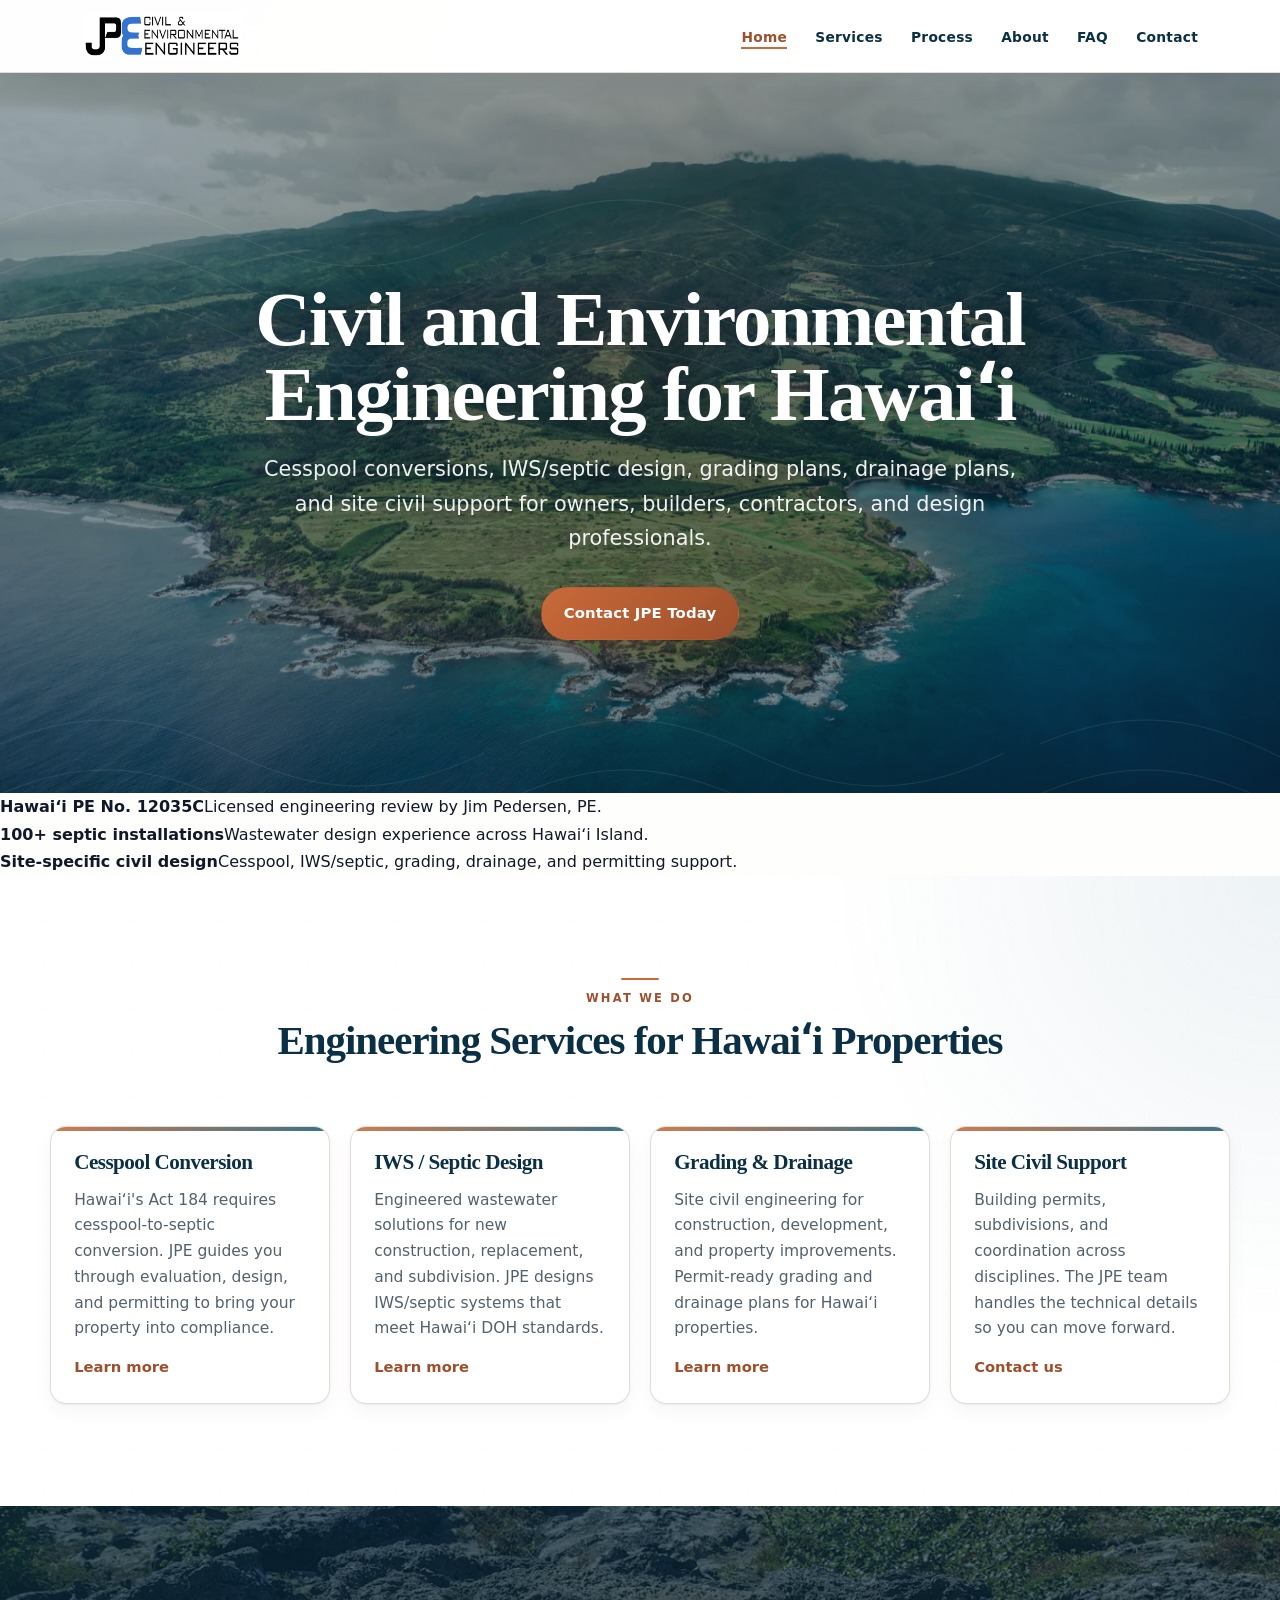
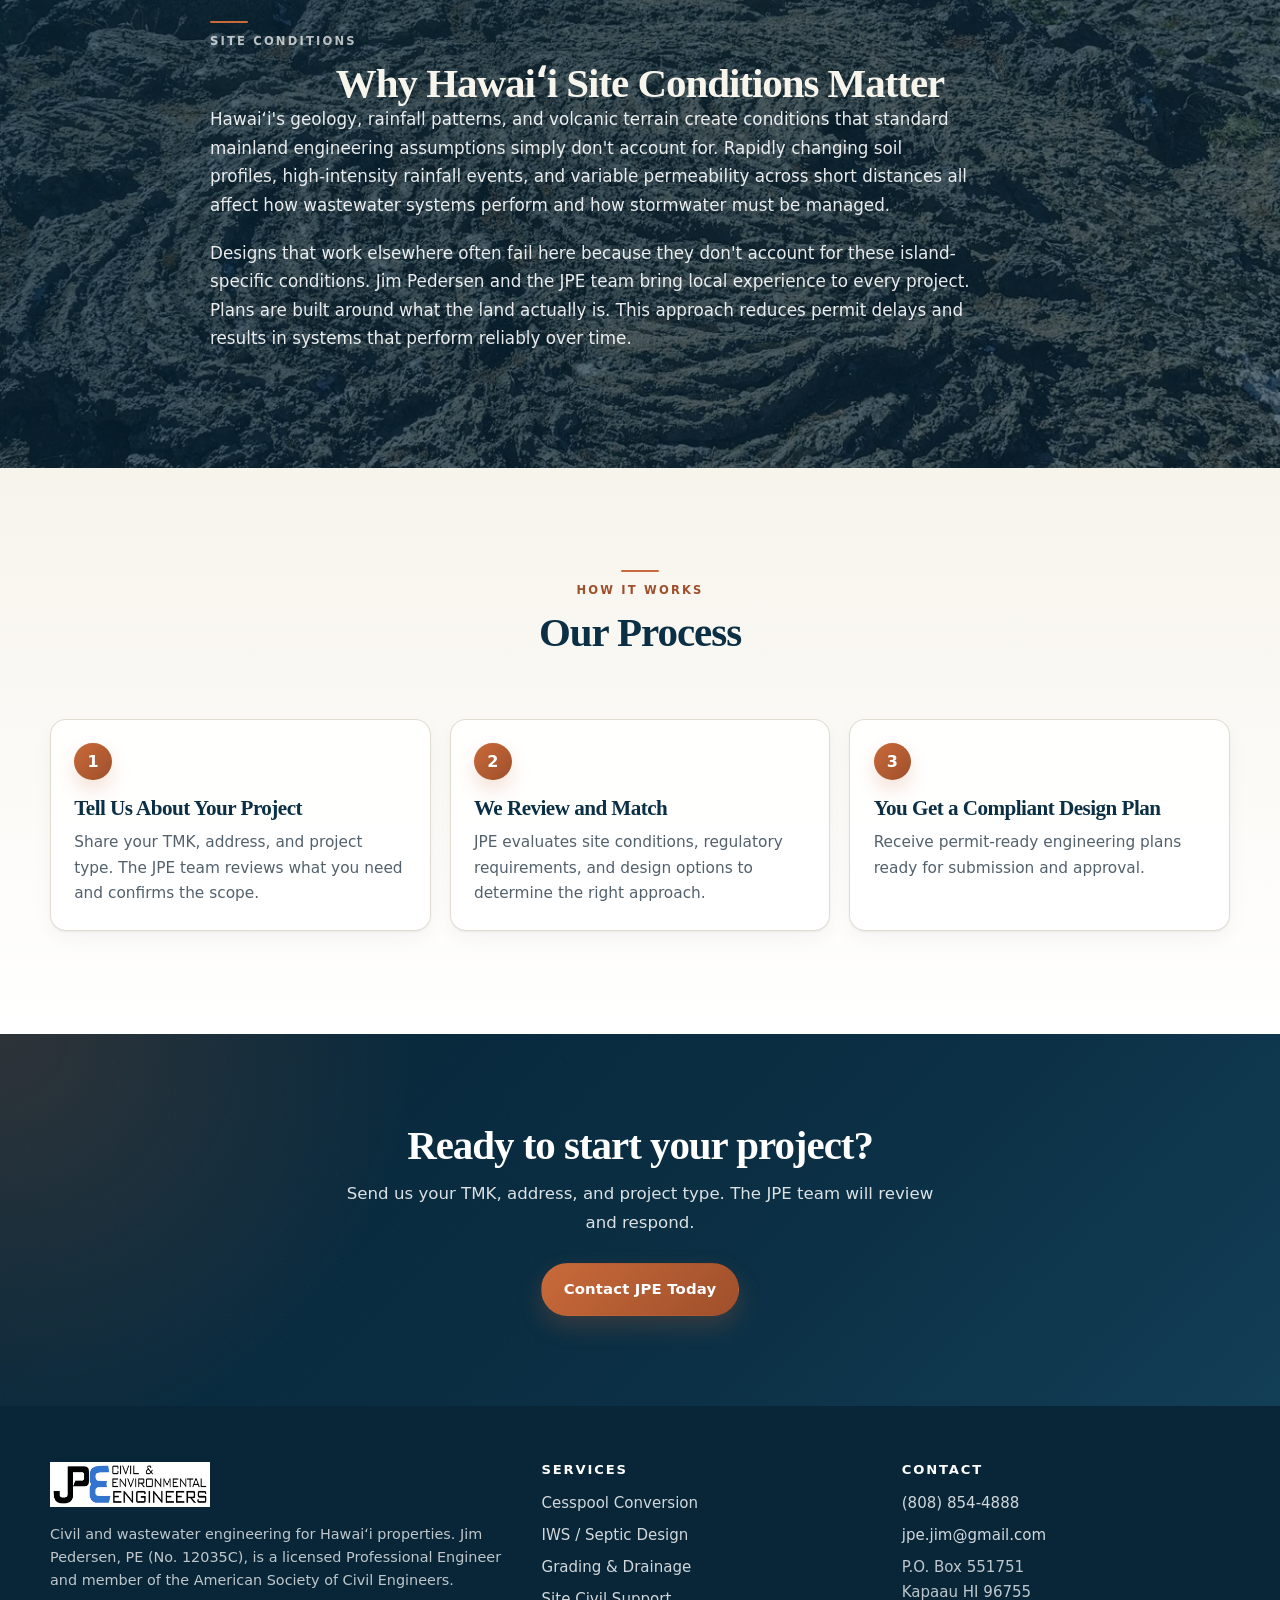
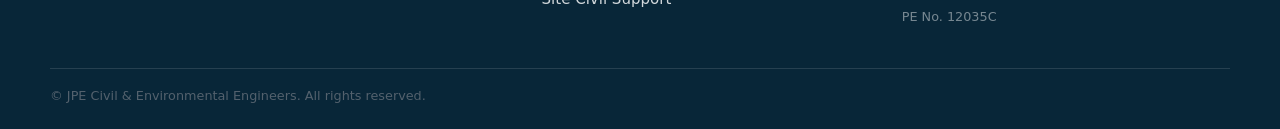
==== commit fc45a145: "Add files via upload" ====
--- a/index.html
+++ b/index.html
@@ -5,133 +5,67 @@
 <meta charset="utf-8"/>
 <meta content="width=device-width, initial-scale=1.0" name="viewport"/>
 <title>JPE Civil &amp; Environmental Engineers | Hawaiʻi Civil &amp; Wastewater Engineering</title>
-<meta content="JPE Civil &amp; Environmental Engineers provides licensed civil and environmental engineering for Hawaiʻi properties, including cesspool conversion, IWS/septic design, grading, drainage, and site-civil support." name="description"/>
-<meta content="index, follow, max-image-preview:large" name="robots"/>
-
+<meta content="JPE Civil &amp; Environmental Engineers provides cesspool conversion, IWS and septic design, grading and drainage plans, and site-civil support for Hawaiʻi properties." name="description"/>
+<meta content="index, follow" name="robots"/>
+<link as="image" fetchpriority="high" href="assets/img/hero-hawaii-coast-rural-land.jpg" rel="preload"/>
 <link href="assets/css/styles.css" rel="stylesheet"/>
 <!-- JSON-LD Structured Data -->
-
-
-
+<script type="application/ld+json">
+{
+  "@context": "https://schema.org",
+  "@type": "LocalBusiness",
+  "name": "JPE Civil & Environmental Engineers",
+  "description": "Civil and environmental engineering services on Hawaiʻi properties. Cesspool conversion, IWS/septic system design, grading and drainage plans.",
+  "url": "https://hawaiisystemscoord-afk.github.io/jpe-website-preview",
+  "telephone": "+1-808-854-4888",
+  "email": "jpe.jim@gmail.com",
+  "address": {
+    "@type": "PostalAddress",
+    "streetAddress": "P.O. Box 551751",
+    "addressLocality": "Kapaau",
+    "addressRegion": "HI",
+    "postalCode": "96755"
+  },
+  "areaServed": {
+    "@type": "Place",
+    "name": "Hawaiʻi (all islands)"
+  },
+  "founder": {
+    "@type": "Person",
+    "name": "Jim Pedersen",
+    "jobTitle": "Professional Engineer, PE"
+  },
+  "license": "PE No. 12035C"
+}
+</script>
+<script type="application/ld+json">
+{
+  "@context": "https://schema.org",
+  "@type": "WebSite",
+  "name": "JPE Civil & Environmental Engineers",
+  "url": "https://hawaiisystemscoord-afk.github.io/jpe-website-preview",
+  "potentialAction": {
+    "@type": "SearchAction",
+    "target": "https://hawaiisystemscoord-afk.github.io/jpe-website-preview/search?q={search_term_string}",
+    "query-input": "required name=search_term_string"
+  }
+}
+</script>
+<script type="application/ld+json">
+{
+  "@context": "https://schema.org",
+  "@type": "BreadcrumbList",
+  "itemListElement": [{
+    "@type": "ListItem",
+    "position": 1,
+    "name": "Home",
+    "item": "https://hawaiisystemscoord-afk.github.io/jpe-website-preview"
+  }]
+}
+</script>
 <!-- Favicons -->
-<link href="assets/img/favicon.ico" rel="icon" sizes="any"/>
-<link href="assets/img/favicon-16x16.png" rel="icon" sizes="16x16" type="image/png"/>
-<link href="assets/img/favicon-32x32.png" rel="icon" sizes="32x32" type="image/png"/>
-<link href="assets/img/apple-touch-icon.png" rel="apple-touch-icon" sizes="180x180"/>
-<link href="site.webmanifest" rel="manifest"/>
-<meta content="#0b2f44" name="theme-color"/><link href="https://hawaiisystemscoord-afk.github.io/jpe-website-preview/" rel="canonical"/><meta content="website" property="og:type"/><meta content="JPE Civil &amp; Environmental Engineers | Hawaiʻi Civil &amp; Wastewater Engineering" property="og:title"/><meta content="JPE Civil &amp; Environmental Engineers provides licensed civil and environmental engineering for Hawaiʻi properties, including cesspool conversion, IWS/septic design, grading, drainage, and site-civil support." property="og:description"/><meta content="https://hawaiisystemscoord-afk.github.io/jpe-website-preview/" property="og:url"/><meta content="JPE Civil &amp; Environmental Engineers" property="og:site_name"/><meta content="https://hawaiisystemscoord-afk.github.io/jpe-website-preview/assets/img/hero-hawaii-coast-rural-land.webp" property="og:image"/><meta content="summary_large_image" name="twitter:card"/><meta content="JPE Civil &amp; Environmental Engineers | Hawaiʻi Civil &amp; Wastewater Engineering" name="twitter:title"/><meta content="JPE Civil &amp; Environmental Engineers provides licensed civil and environmental engineering for Hawaiʻi properties, including cesspool conversion, IWS/septic design, grading, drainage, and site-civil support." name="twitter:description"/><meta content="https://hawaiisystemscoord-afk.github.io/jpe-website-preview/assets/img/hero-hawaii-coast-rural-land.webp" name="twitter:image"/><script type="application/ld+json">[
-  {
-    "@context": "https://schema.org",
-    "@type": [
-      "ProfessionalService",
-      "LocalBusiness"
-    ],
-    "@id": "https://hawaiisystemscoord-afk.github.io/jpe-website-preview/#jpe",
-    "name": "JPE Civil & Environmental Engineers",
-    "url": "https://hawaiisystemscoord-afk.github.io/jpe-website-preview/",
-    "logo": "https://hawaiisystemscoord-afk.github.io/jpe-website-preview/assets/img/jpe-logo-white-bg.png",
-    "image": "https://hawaiisystemscoord-afk.github.io/jpe-website-preview/assets/img/hero-hawaii-coast-rural-land.webp",
-    "telephone": "+1-808-854-4888",
-    "email": "jpe.jim@gmail.com",
-    "address": {
-      "@type": "PostalAddress",
-      "streetAddress": "P.O. Box 551751",
-      "addressLocality": "Kapaau",
-      "addressRegion": "HI",
-      "postalCode": "96755",
-      "addressCountry": "US"
-    },
-    "founder": {
-      "@type": "Person",
-      "name": "Jim Pedersen",
-      "jobTitle": "Professional Engineer"
-    },
-    "areaServed": [
-      {
-        "@type": "State",
-        "name": "Hawaiʻi"
-      },
-      {
-        "@type": "AdministrativeArea",
-        "name": "Hawaiʻi Island"
-      }
-    ],
-    "knowsAbout": [
-      "Cesspool conversion",
-      "IWS design",
-      "Septic system design",
-      "Grading plans",
-      "Drainage plans",
-      "Civil engineering",
-      "Environmental engineering",
-      "Hawaiʻi DOH wastewater requirements"
-    ],
-    "hasOfferCatalog": {
-      "@type": "OfferCatalog",
-      "name": "Engineering services",
-      "itemListElement": [
-        {
-          "@type": "Offer",
-          "itemOffered": {
-            "@type": "Service",
-            "name": "Cesspool conversion engineering"
-          }
-        },
-        {
-          "@type": "Offer",
-          "itemOffered": {
-            "@type": "Service",
-            "name": "IWS and septic system design"
-          }
-        },
-        {
-          "@type": "Offer",
-          "itemOffered": {
-            "@type": "Service",
-            "name": "Grading and drainage plans"
-          }
-        },
-        {
-          "@type": "Offer",
-          "itemOffered": {
-            "@type": "Service",
-            "name": "Site civil engineering support"
-          }
-        }
-      ]
-    }
-  },
-  {
-    "@context": "https://schema.org",
-    "@type": "WebSite",
-    "@id": "https://hawaiisystemscoord-afk.github.io/jpe-website-preview/#website",
-    "url": "https://hawaiisystemscoord-afk.github.io/jpe-website-preview/",
-    "name": "JPE Civil & Environmental Engineers",
-    "publisher": {
-      "@id": "https://hawaiisystemscoord-afk.github.io/jpe-website-preview/#jpe"
-    }
-  },
-  {
-    "@context": "https://schema.org",
-    "@type": "WebPage",
-    "@id": "https://hawaiisystemscoord-afk.github.io/jpe-website-preview/#webpage",
-    "url": "https://hawaiisystemscoord-afk.github.io/jpe-website-preview/",
-    "name": "JPE Civil & Environmental Engineers | Hawaiʻi Civil & Wastewater Engineering",
-    "description": "JPE Civil & Environmental Engineers provides licensed civil and environmental engineering for Hawaiʻi properties, including cesspool conversion, IWS/septic design, grading, drainage, and site-civil support.",
-    "isPartOf": {
-      "@id": "https://hawaiisystemscoord-afk.github.io/jpe-website-preview/#website"
-    },
-    "about": {
-      "@id": "https://hawaiisystemscoord-afk.github.io/jpe-website-preview/#jpe"
-    },
-    "publisher": {
-      "@id": "https://hawaiisystemscoord-afk.github.io/jpe-website-preview/#jpe"
-    }
-  }
-]</script><link as="image" fetchpriority="high" href="assets/img/hero-hawaii-coast-rural-land.webp" rel="preload" type="image/webp"/></head>
-<body><a class="skip-link" href="#main-content">Skip to main content</a>
-<!-- Preview Banner -->
-
+<link href="https://hawaiisystemscoord-afk.github.io/jpe-website-preview/" rel="canonical"/><meta content="website" property="og:type"/><meta content="JPE Civil &amp; Environmental Engineers | Hawaiʻi Civil &amp; Wastewater Engineering" property="og:title"/><meta content="JPE Civil &amp; Environmental Engineers provides cesspool conversion, IWS and septic design, grading and drainage plans, and site-civil support for Hawaiʻi properties." property="og:description"/><meta content="https://hawaiisystemscoord-afk.github.io/jpe-website-preview/" property="og:url"/><meta content="JPE Civil &amp; Environmental Engineers" property="og:site_name"/><meta content="https://hawaiisystemscoord-afk.github.io/jpe-website-preview/assets/img/hero-hawaii-coast-rural-land.jpg" property="og:image"/><meta content="summary_large_image" name="twitter:card"/><meta content="JPE Civil &amp; Environmental Engineers | Hawaiʻi Civil &amp; Wastewater Engineering" name="twitter:title"/><meta content="JPE Civil &amp; Environmental Engineers provides cesspool conversion, IWS and septic design, grading and drainage plans, and site-civil support for Hawaiʻi properties." name="twitter:description"/><meta content="https://hawaiisystemscoord-afk.github.io/jpe-website-preview/assets/img/hero-hawaii-coast-rural-land.jpg" name="twitter:image"/><link href="assets/img/favicon.ico" rel="icon" sizes="any"/><link href="assets/img/favicon-16x16.png" rel="icon" sizes="16x16" type="image/png"/><link href="assets/img/favicon-32x32.png" rel="icon" sizes="32x32" type="image/png"/><link href="assets/img/apple-touch-icon.png" rel="apple-touch-icon" sizes="180x180"/><link href="site.webmanifest" rel="manifest"/></head>
+<body class="page-index">
 <!-- Header -->
 <header class="site-header">
 <div class="header-inner">
@@ -166,7 +100,7 @@
 <li><a class="nav-link" href="contact.html">Contact</a></li>
 </ul>
 </nav>
-<main id="main-content">
+<main>
 <!-- Hero Section -->
 <section class="hero">
 <div class="hero-inner">
@@ -175,10 +109,18 @@
 <p class="hero-subtitle">Cesspool conversions, IWS/septic design, grading plans, drainage plans, and site civil support for owners, builders, contractors, and design professionals.</p>
 <div class="hero-cta-group">
 <a class="btn btn-primary" href="contact.html">Contact JPE Today</a>
-</div><div aria-label="JPE qualifications" class="hero-proof"><span class="proof-pill">PE No. 12035C</span><span class="proof-pill">100+ septic installations</span><span class="proof-pill">Hawaiʻi wastewater and site-civil support</span></div>
-</div>
-</div>
-</section>
+</div>
+</div>
+</div>
+</section>
+<section aria-label="JPE credentials and focus" class="proof-strip">
+<div class="proof-strip-inner">
+<div class="proof-item"><strong>Hawaiʻi PE No. 12035C</strong><span>Licensed engineering review by Jim Pedersen, PE.</span></div>
+<div class="proof-item"><strong>100+ septic installations</strong><span>Wastewater design experience across Hawaiʻi Island.</span></div>
+<div class="proof-item"><strong>Site-specific civil design</strong><span>Cesspool, IWS/septic, grading, drainage, and permitting support.</span></div>
+</div>
+</section>
+
 <!-- Services Overview -->
 <section class="section section-white topo-bg" id="services">
 <div class="content-block">
@@ -192,7 +134,7 @@
 <div class="service-card-body">
 <h3>Cesspool Conversion</h3>
 <p>Hawaiʻi's Act 184 requires cesspool-to-septic conversion. JPE guides you through evaluation, design, and permitting to bring your property into compliance.</p>
-<a class="card-link" href="cesspool-conversion.html">Learn more <span aria-hidden="true">→</span></a>
+<a class="card-link" href="cesspool-conversion.html">Learn more</a>
 </div>
 </article>
 <article class="service-card">
@@ -200,7 +142,7 @@
 <div class="service-card-body">
 <h3>IWS / Septic Design</h3>
 <p>Engineered wastewater solutions for new construction, replacement, and subdivision. JPE designs IWS/septic systems that meet Hawaiʻi DOH standards.</p>
-<a class="card-link" href="iws-septic-design.html">Learn more <span aria-hidden="true">→</span></a>
+<a class="card-link" href="iws-septic-design.html">Learn more</a>
 </div>
 </article>
 <article class="service-card">
@@ -208,7 +150,7 @@
 <div class="service-card-body">
 <h3>Grading &amp; Drainage</h3>
 <p>Site civil engineering for construction, development, and property improvements. Permit-ready grading and drainage plans for Hawaiʻi properties.</p>
-<a class="card-link" href="grading-drainage.html">Learn more <span aria-hidden="true">→</span></a>
+<a class="card-link" href="grading-drainage.html">Learn more</a>
 </div>
 </article>
 <article class="service-card">
@@ -216,7 +158,7 @@
 <div class="service-card-body">
 <h3>Site Civil Support</h3>
 <p>Building permits, subdivisions, and coordination across disciplines. The JPE team handles the technical details so you can move forward.</p>
-<a class="card-link" href="contact.html">Contact us <span aria-hidden="true">→</span></a>
+<a class="card-link" href="contact.html">Contact us </a>
 </div>
 </article>
 </div>
@@ -225,10 +167,10 @@
 <!-- Hawaii Site Conditions Section -->
 <section class="section section-site-conditions">
 <div class="content-block site-conditions-inner">
-<span class="section-label">Site Conditions</span>
-<h2>Why Hawaiʻi Site Conditions Matter</h2>
-<p>Hawaiʻi's geology, rainfall patterns, and volcanic terrain create conditions that standard mainland engineering assumptions simply don't account for. Rapidly changing soil profiles, high-intensity rainfall events, and variable permeability across short distances all affect how wastewater systems perform and how stormwater must be managed.</p>
-<p>Designs that work elsewhere often fail here because they don't account for these island-specific conditions. Jim Pedersen and the JPE team bring local experience to every project. Plans are built around what the land actually is. This approach reduces permit delays and results in systems that perform reliably over time.</p>
+<span class="section-label" style="color:rgba(255,255,255,0.7);">Site Conditions</span>
+<h2 style="color:#f7f4ec;text-align:center;margin-bottom:var(--md);">Why Hawaiʻi Site Conditions Matter</h2>
+<p style="color:rgba(255,255,255,0.9);line-height:1.7;text-align:center;max-width:700px;margin-left:auto;margin-right:auto;">Hawaiʻi's geology, rainfall patterns, and volcanic terrain create conditions that standard mainland engineering assumptions simply don't account for. Rapidly changing soil profiles, high-intensity rainfall events, and variable permeability across short distances all affect how wastewater systems perform and how stormwater must be managed.</p>
+<p style="color:rgba(255,255,255,0.9);line-height:1.7;text-align:center;max-width:700px;margin-left:auto;margin-right:auto;margin-top:var(--md);">Designs that work elsewhere often fail here because they don't account for these island-specific conditions. Jim Pedersen and the JPE team bring local experience to every project. Plans are built around what the land actually is. This approach reduces permit delays and results in systems that perform reliably over time.</p>
 </div>
 </section>
 <!-- Process Preview -->
@@ -273,7 +215,7 @@
 <div class="footer-brand footer-logo-only">
 <img alt="" aria-hidden="true" height="12" src="assets/img/jpe-logo-white-bg.png" width="40"/>
 </div>
-<p>Civil and wastewater engineering for Hawaiʻi properties. Jim Pedersen, PE (No. 12035C), is a licensed Professional Engineer and member of the American Society of Civil Engineers.</p>
+<p style="font-size:0.9rem;line-height:1.6;">Civil and wastewater engineering for Hawaiʻi properties. Jim Pedersen, PE (No. 12035C), is a licensed Professional Engineer and member of the American Society of Civil Engineers.</p>
 </div>
 <div class="footer-col">
 <h4>Services</h4>
@@ -291,12 +233,11 @@
 <li><a href="mailto:jpe.jim@gmail.com">jpe.jim@gmail.com</a></li>
 <li>P.O. Box 551751<br/>Kapaau HI 96755</li>
 </ul>
-<p>PE No. 12035C</p>
+<p style="font-size:0.8rem;opacity:0.6;margin-top:var(--sm);">PE No. 12035C</p>
 </div>
 </div>
 <div class="footer-bottom">
 <p>© JPE Civil &amp; Environmental Engineers. All rights reserved.</p>
-
 </div>
 </footer>
 <script defer="" src="assets/js/main.js"></script>
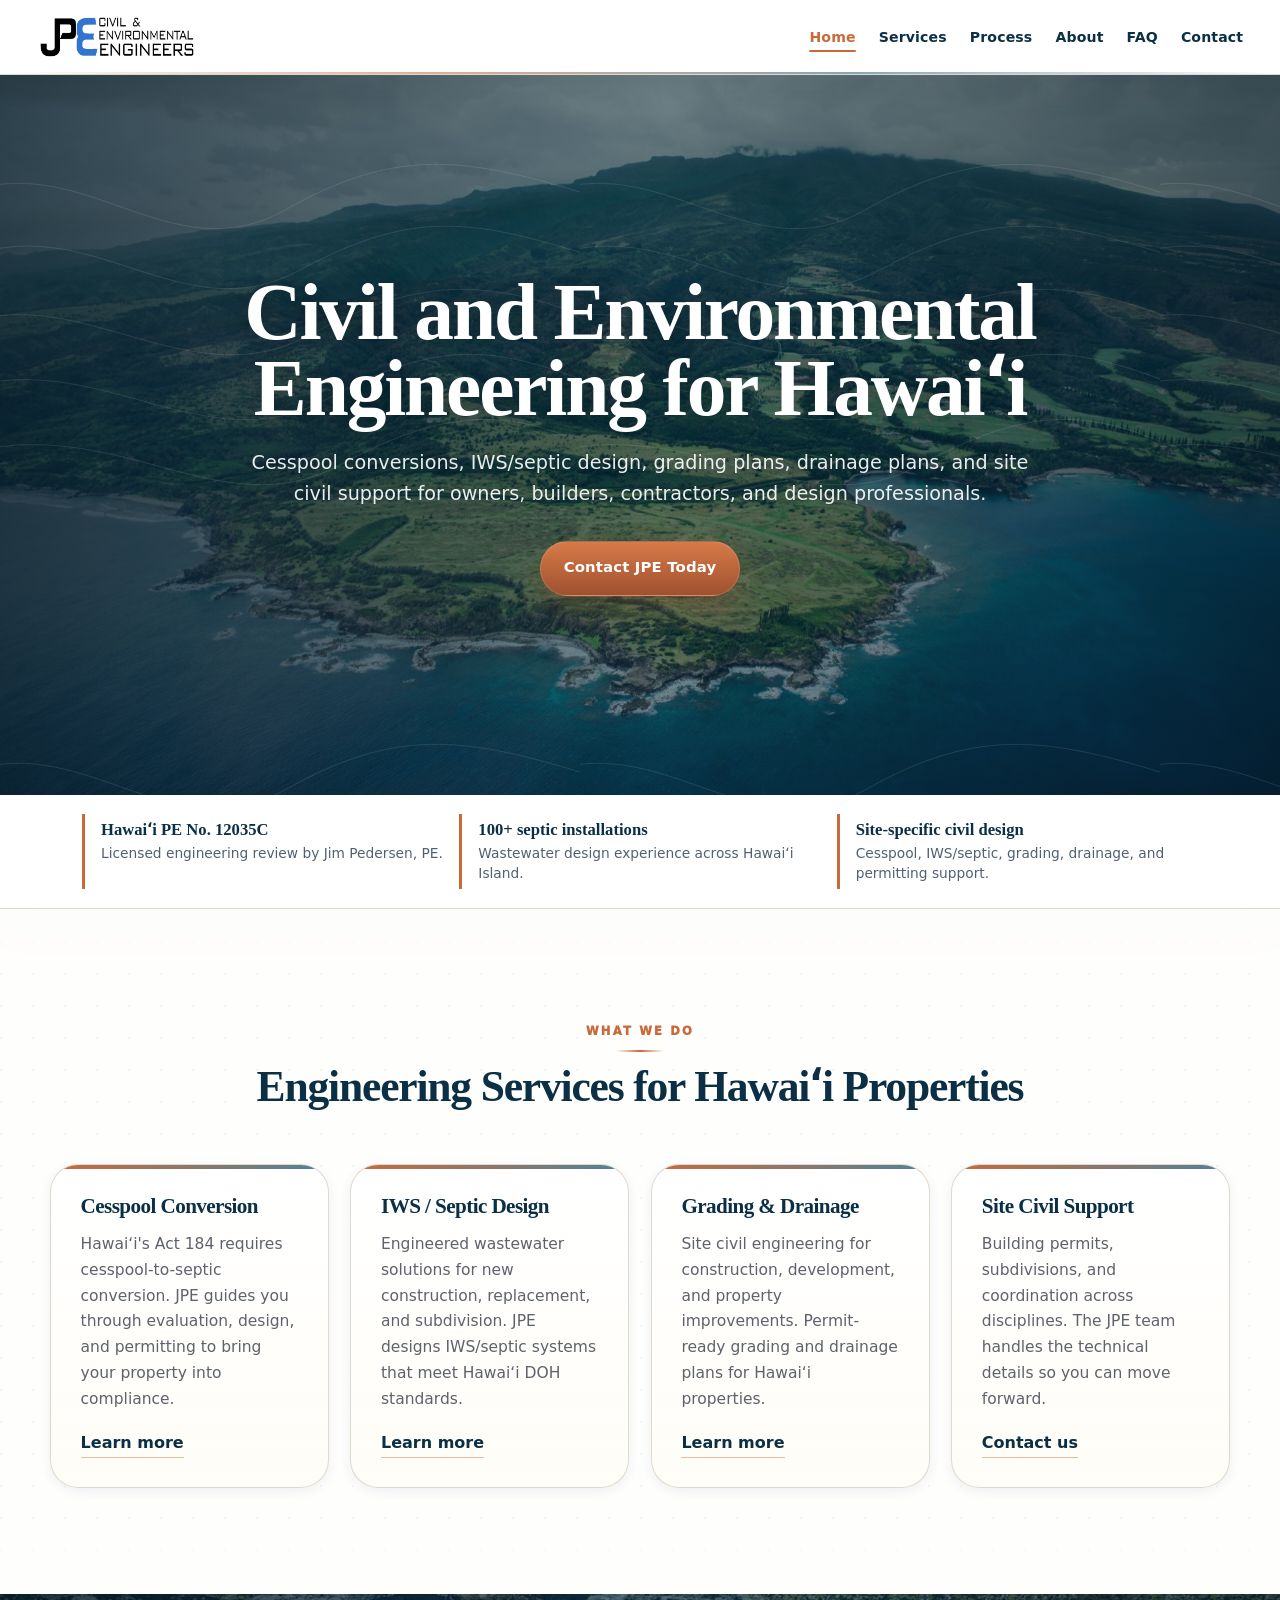
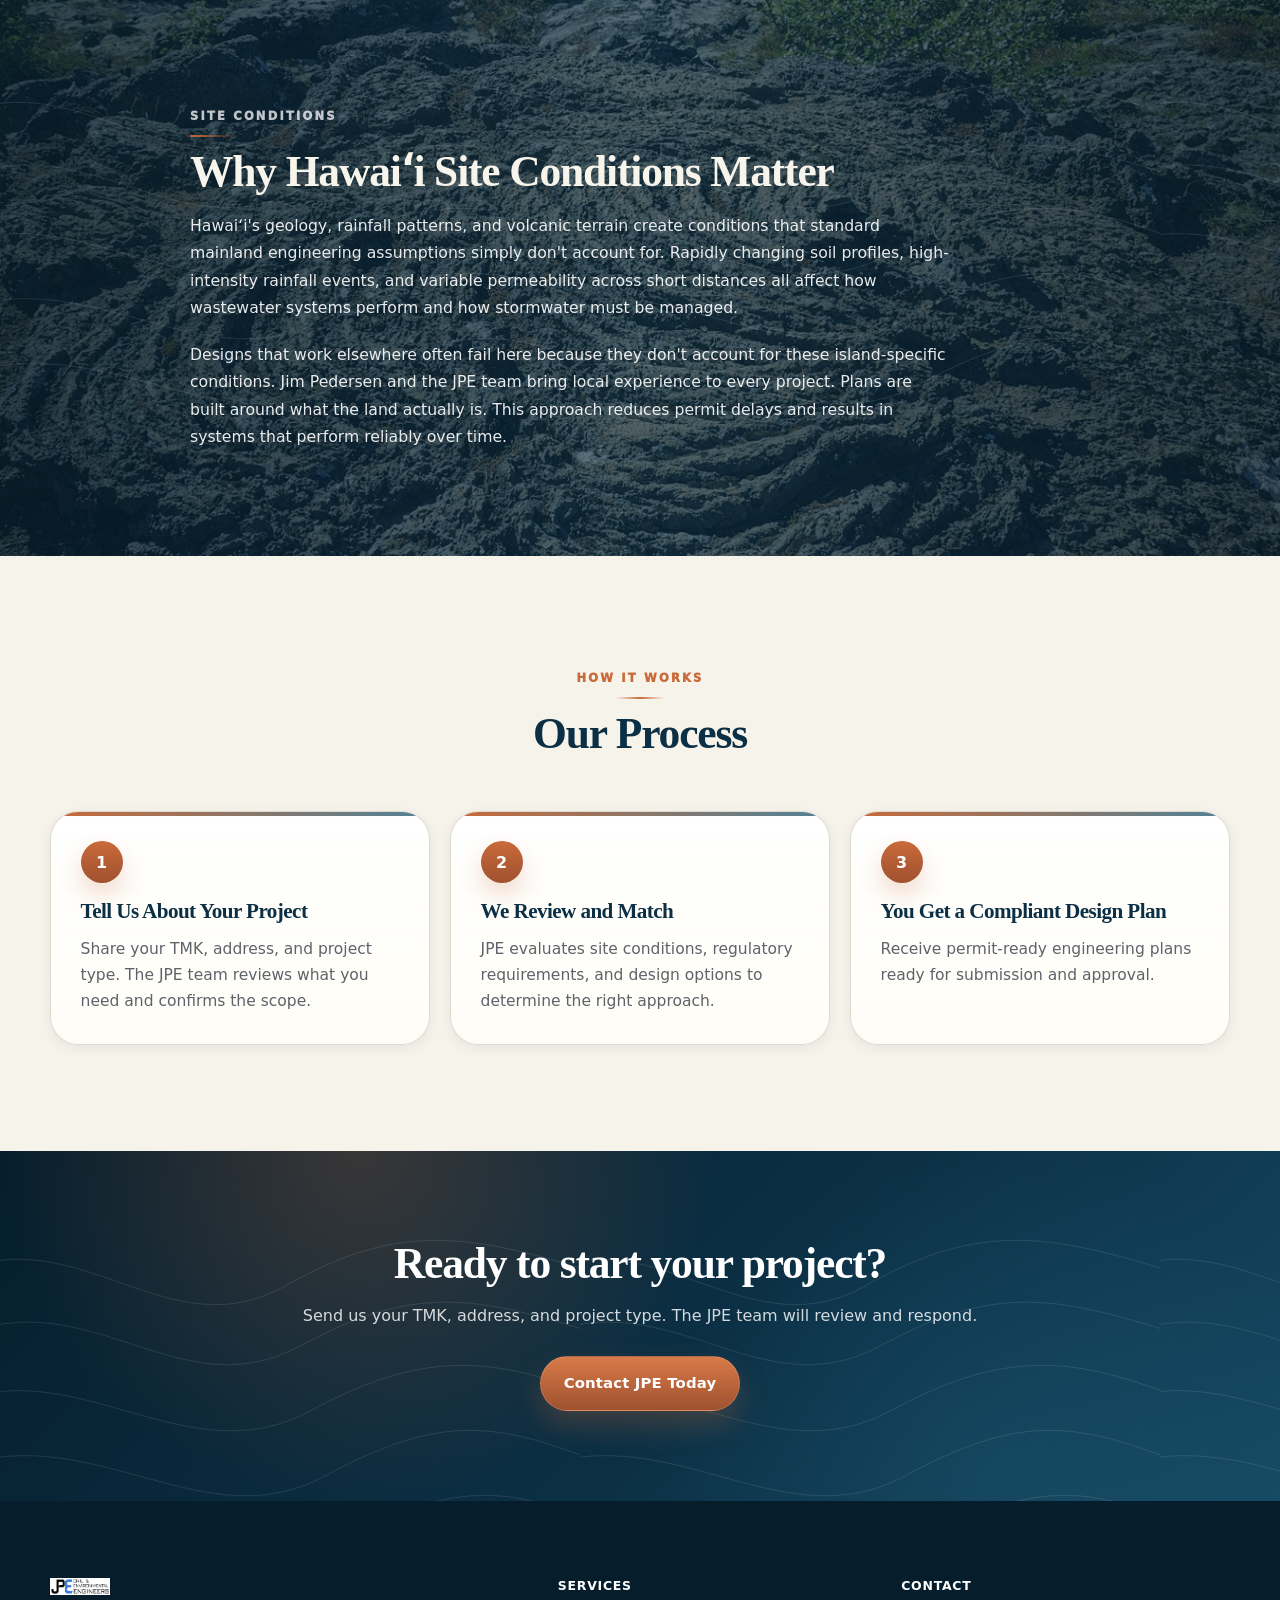
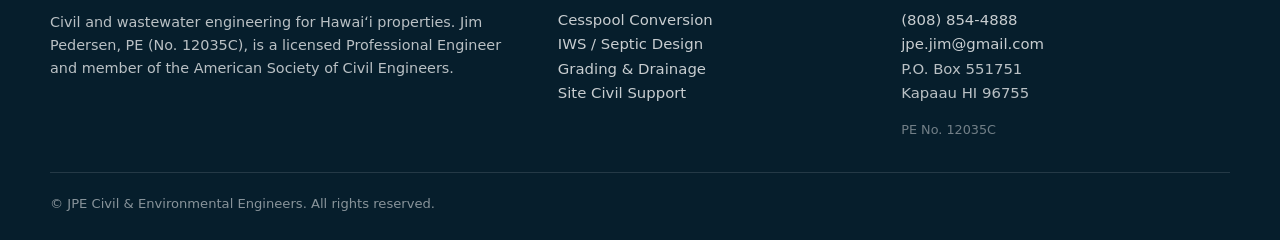
==== commit c0dd892e: "Add files via upload" ====
--- a/index.html
+++ b/index.html
@@ -158,7 +158,7 @@
 <div class="service-card-body">
 <h3>Site Civil Support</h3>
 <p>Building permits, subdivisions, and coordination across disciplines. The JPE team handles the technical details so you can move forward.</p>
-<a class="card-link" href="contact.html">Contact us </a>
+<a class="card-link" href="contact.html">Contact us</a>
 </div>
 </article>
 </div>
--- a/assets/css/styles.css
+++ b/assets/css/styles.css
@@ -1,96 +1,470 @@
-/* JPE Civil & Environmental Engineers, v10 launch-quality design system
-   Local-first static site. Fast, scan-friendly, accessible, and professional. */
+/* JPE Civil & Environmental Engineers, v12 high-end static design
+   GitHub Pages safe. No external dependencies. Logo and business name preserved. */
+
 :root{
   --white:#ffffff;
-  --paper:#fbfaf6;
-  --off-white:#f7f4ec;
-  --sand:#efe8d8;
+  --sand:#f7f4ec;
+  --sand-2:#efe7d8;
+  --paper:#fffdf7;
   --charcoal:#111827;
-  --muted:#53616d;
+  --muted:#536070;
   --dark-ocean:#0b2f44;
-  --deep-ocean:#082638;
+  --deep-ocean:#061e2c;
   --medium-blue:#1f5f7a;
+  --clay:#c96a3a;
+  --clay-dark:#9f512f;
+  --line:#ded8ca;
+  --line-soft:rgba(17,24,39,.10);
+  --shadow-sm:0 3px 12px rgba(11,47,68,.07);
+  --shadow-md:0 18px 44px rgba(11,47,68,.12);
+  --shadow-lg:0 28px 70px rgba(7,31,46,.20);
+  --radius-sm:10px;
+  --radius:18px;
+  --radius-lg:28px;
+  --header-h:74px;
+  --xs:.5rem;
+  --sm:.82rem;
+  --md:1.25rem;
+  --lg:2rem;
+  --xl:3.25rem;
+  --2xl:5.2rem;
+  --content:1180px;
+  --measure:900px;
   --action-orange:#c96a3a;
-  --clay-dark:#9e4f2b;
-  --light-border:#ded8ca;
-  --line:rgba(17,24,39,.12);
-  --radius-sm:10px;
-  --radius:16px;
-  --radius-lg:24px;
-  --shadow-sm:0 1px 2px rgba(8,38,56,.06),0 8px 20px rgba(8,38,56,.04);
-  --shadow-md:0 14px 36px rgba(8,38,56,.12);
-  --shadow-lg:0 24px 70px rgba(8,38,56,.22);
-  --header-h:72px;
-  --container:1180px;
-  --measure:900px;
-  --ease:cubic-bezier(.2,.7,.2,1);
-}
-*{box-sizing:border-box;margin:0;padding:0}
-html{scroll-behavior:smooth;background:var(--paper)}
+}
+*{box-sizing:border-box;}
+*::before,*::after{box-sizing:inherit;}
+html{scroll-behavior:smooth;text-size-adjust:100%;background:var(--sand);}
 body{
-  min-height:100vh;
+  margin:0;
+  color:var(--charcoal);
+  background:var(--sand);
   font-family:Inter,ui-sans-serif,system-ui,-apple-system,BlinkMacSystemFont,"Segoe UI",Roboto,Arial,sans-serif;
-  font-size:16px;line-height:1.72;color:var(--charcoal);background:
-    radial-gradient(circle at 5% 0%, rgba(201,106,58,.08), transparent 30rem),
-    linear-gradient(180deg, var(--paper) 0%, #fff 34%, var(--paper) 100%);
-  -webkit-font-smoothing:antialiased;text-rendering:optimizeLegibility;
-}
-body::before{content:"";position:fixed;inset:0;pointer-events:none;z-index:-1;opacity:.32;background-image:
-  linear-gradient(90deg, rgba(11,47,68,.035) 1px, transparent 1px),
-  linear-gradient(180deg, rgba(11,47,68,.025) 1px, transparent 1px);
-  background-size:48px 48px,48px 48px;}
-h1,h2,h3,h4{font-family:Georgia,Cambria,"Times New Roman",serif;color:var(--dark-ocean);letter-spacing:-.025em;text-wrap:balance}
-h1{font-size:clamp(2.35rem,6vw,4.9rem);line-height:.98;font-weight:760}
-h2{font-size:clamp(1.65rem,3.2vw,2.7rem);line-height:1.08;font-weight:740}
-h3{font-size:clamp(1.12rem,1.65vw,1.42rem);line-height:1.2;font-weight:700}
-h4{font-size:1rem;line-height:1.25;font-weight:700}
-p{margin:0;color:var(--muted)}
-p+p{margin-top:1rem}
-a{color:var(--medium-blue);text-decoration:none;transition:color .18s var(--ease), border-color .18s var(--ease), background .18s var(--ease), transform .18s var(--ease), box-shadow .18s var(--ease)}
-a:hover{color:var(--action-orange)}
-a:focus-visible,button:focus-visible,input:focus-visible,select:focus-visible,textarea:focus-visible{outline:3px solid rgba(201,106,58,.36);outline-offset:3px;border-radius:8px}
-img{display:block;max-width:100%;height:auto}ul{list-style:none}.skip-link{position:absolute;left:-999px;top:auto;width:1px;height:1px;overflow:hidden}.skip-link:focus{left:1rem;top:1rem;width:auto;height:auto;padding:.7rem 1rem;background:var(--dark-ocean);color:#fff;z-index:9999;border-radius:8px}
-.preview-banner{display:none!important}
-/* Header */
-.site-header{position:sticky;top:0;z-index:1000;background:rgba(255,255,255,.92);backdrop-filter:blur(18px);-webkit-backdrop-filter:blur(18px);border-bottom:1px solid rgba(222,216,202,.85);box-shadow:0 8px 28px rgba(8,38,56,.05)}
-.site-header.scrolled{box-shadow:0 12px 34px rgba(8,38,56,.11)}
-.header-inner{height:var(--header-h);max-width:var(--container);margin:0 auto;padding:0 clamp(1rem,3vw,2rem);display:flex;align-items:center;justify-content:space-between;gap:2rem}.site-logo,.site-logo-pill{display:inline-flex;align-items:center;line-height:0;flex-shrink:0}.site-logo img,.site-logo-pill img{width:160px;height:auto;max-height:48px;object-fit:contain}.nav-list{display:flex;align-items:center;gap:clamp(1rem,2.2vw,2rem)}.nav-link{position:relative;color:var(--dark-ocean);font-size:.86rem;font-weight:720;letter-spacing:.02em;padding:.6rem 0}.nav-link::after{content:"";position:absolute;left:0;right:0;bottom:.28rem;height:2px;background:var(--action-orange);transform:scaleX(0);transform-origin:right;transition:transform .22s var(--ease)}.nav-link:hover::after,.nav-link[aria-current="page"]::after{transform:scaleX(1);transform-origin:left}.nav-link[aria-current="page"]{color:var(--clay-dark)}
-.menu-toggle{display:none;background:transparent;border:0;padding:.5rem;cursor:pointer;flex-direction:column;gap:5px;z-index:1100}.hamburger-line{display:block;width:26px;height:2px;background:var(--dark-ocean);border-radius:2px;transition:transform .22s var(--ease),opacity .22s var(--ease)}.menu-toggle.is-open .hamburger-line:nth-child(1){transform:translateY(7px) rotate(45deg)}.menu-toggle.is-open .hamburger-line:nth-child(2){opacity:0}.menu-toggle.is-open .hamburger-line:nth-child(3){transform:translateY(-7px) rotate(-45deg)}
-.mobile-nav,#mobile-nav{display:none;position:fixed;inset:0;z-index:1050;background:rgba(8,38,56,.96);backdrop-filter:blur(16px);-webkit-backdrop-filter:blur(16px);padding:calc(var(--header-h) + 2rem) 1.4rem 2rem;overflow:auto}.mobile-nav.is-open,#mobile-nav.is-open{display:block}.mobile-nav .nav-list,#mobile-nav .nav-list{display:flex;flex-direction:column;align-items:stretch;gap:0;max-width:440px;margin:0 auto}.mobile-nav .nav-link,#mobile-nav .nav-link{display:block;color:#fff;font-size:1.18rem;padding:1rem 0;border-bottom:1px solid rgba(255,255,255,.12)}.mobile-nav .nav-link::after,#mobile-nav .nav-link::after{display:none}
-/* Core sections */
-.section{position:relative;padding:clamp(4rem,8vw,7rem) clamp(1rem,3vw,2rem)}.section-white{background:rgba(255,255,255,.92)}.section-alt{background:linear-gradient(180deg,var(--off-white),#fff)}.section-dark{background:radial-gradient(circle at 12% 16%,rgba(201,106,58,.18),transparent 24rem),linear-gradient(135deg,var(--deep-ocean),var(--dark-ocean) 46%,#123e56)}.content-block{max-width:var(--container);margin-inline:auto}.section-header{max-width:780px;margin:0 auto clamp(2.2rem,5vw,4rem);text-align:center}.section-label{display:inline-block;position:relative;margin-bottom:.85rem;color:var(--clay-dark);font-size:.72rem;line-height:1;font-weight:850;letter-spacing:.19em;text-transform:uppercase}.section-label::before{content:"";display:block;width:38px;height:2px;background:var(--action-orange);margin:0 auto .8rem;border-radius:99px}.section-header h2{margin-bottom:.75rem}.section-header p{font-size:1.05rem;max-width:650px;margin-inline:auto}.topo-bg,.blueprint-bg{background-image:
-  radial-gradient(circle at top right, rgba(31,95,122,.08), transparent 28rem),
-  linear-gradient(135deg, rgba(222,216,202,.22) 0 1px, transparent 1px);
-  background-size:auto,22px 22px}
-/* Hero */
-.hero{position:relative;min-height:clamp(590px,80vh,760px);display:grid;place-items:center;text-align:center;overflow:hidden;padding:calc(var(--header-h) + 4rem) 1.25rem 5rem;background-image:url('../img/hero-hawaii-coast-rural-land.webp');background-size:cover;background-position:center 44%;isolation:isolate}.hero::before{content:"";position:absolute;inset:0;background:
-  linear-gradient(180deg,rgba(8,38,56,.42),rgba(8,38,56,.56)),
-  radial-gradient(circle at 50% 36%,rgba(201,106,58,.18),transparent 28rem);z-index:-1}.hero::after{content:"";position:absolute;inset:0;opacity:.10;z-index:-1;background-image:url("data:image/svg+xml,%3Csvg xmlns='http://www.w3.org/2000/svg' width='520' height='520'%3E%3Cg fill='none' stroke='%23ffffff' stroke-width='1' opacity='.9'%3E%3Cpath d='M-20 210c92-44 161-44 252 0s161 44 252 0'/%3E%3Cpath d='M-20 260c92-44 161-44 252 0s161 44 252 0'/%3E%3Cpath d='M-20 310c92-44 161-44 252 0s161 44 252 0'/%3E%3Cpath d='M-20 160c92-44 161-44 252 0s161 44 252 0'/%3E%3C/g%3E%3C/svg%3E");background-size:520px 520px}.hero-inner{max-width:980px;margin:0 auto}.hero-text h1{color:var(--white);text-shadow:0 2px 22px rgba(0,0,0,.24);margin-bottom:1.25rem}.hero-subtitle{color:rgba(255,255,255,.93);font-size:clamp(1.04rem,2vw,1.3rem);line-height:1.65;max-width:760px;margin:0 auto 2rem;text-shadow:0 1px 14px rgba(0,0,0,.24)}.hero-cta-group{display:flex;gap:1rem;justify-content:center;flex-wrap:wrap}.hero-proof{margin:2rem auto 0;display:flex;flex-wrap:wrap;justify-content:center;gap:.65rem;max-width:850px}.proof-pill{padding:.55rem .85rem;border:1px solid rgba(255,255,255,.22);border-radius:99px;color:rgba(255,255,255,.9);background:rgba(255,255,255,.08);font-size:.82rem;font-weight:700;letter-spacing:.02em;backdrop-filter:blur(12px)}
-/* Page headers */
-.page-header,.page-header-overlay{position:relative;min-height:clamp(330px,42vw,480px);display:grid;place-items:center;text-align:center;padding:calc(var(--header-h) + 3rem) 1.25rem 4rem;background:linear-gradient(135deg,var(--deep-ocean),var(--medium-blue));background-size:cover;background-position:center;overflow:hidden;isolation:isolate}.page-header-overlay::before{content:"";position:absolute;inset:0;background:linear-gradient(180deg,rgba(8,38,56,.50),rgba(8,38,56,.56));z-index:-1}.page-header-overlay--strong::before{background:linear-gradient(180deg,rgba(8,38,56,.54),rgba(8,38,56,.60))}.faq-header::before{background:linear-gradient(180deg,rgba(8,38,56,.46),rgba(8,38,56,.54))}.page-header-overlay::after,.page-header::after{content:"";position:absolute;inset:auto 0 0;height:110px;background:linear-gradient(180deg,transparent,rgba(8,38,56,.38));pointer-events:none}.page-header-content{position:relative;z-index:2;max-width:820px;margin-inline:auto}.page-header h1,.page-header-overlay h1{color:var(--off-white);margin-bottom:1rem;text-shadow:0 2px 20px rgba(0,0,0,.26)}.page-header p,.page-header-overlay p{color:rgba(247,244,236,.92);font-size:clamp(1rem,1.8vw,1.2rem);line-height:1.65;max-width:720px;margin:0 auto}.breadcrumb{display:none!important}
+  font-size:16px;
+  line-height:1.72;
+  -webkit-font-smoothing:antialiased;
+  text-rendering:optimizeLegibility;
+  overflow-x:hidden;
+}
+body::before{
+  content:"";
+  position:fixed;
+  inset:0;
+  z-index:-3;
+  pointer-events:none;
+  background:
+    radial-gradient(circle at 12% 0%,rgba(201,106,58,.10),transparent 29%),
+    radial-gradient(circle at 90% 6%,rgba(31,95,122,.11),transparent 31%),
+    linear-gradient(180deg,#fffdfa 0%,#f8f3ea 34%,#efe6d6 100%);
+}
+body::after{
+  content:"";
+  position:fixed;
+  inset:0;
+  z-index:-2;
+  pointer-events:none;
+  opacity:.34;
+  background-image:
+    linear-gradient(rgba(11,47,68,.040) 1px,transparent 1px),
+    linear-gradient(90deg,rgba(11,47,68,.028) 1px,transparent 1px);
+  background-size:56px 56px;
+  mask-image:linear-gradient(to bottom,transparent,black 10%,black 84%,transparent);
+}
+@media (prefers-reduced-motion:no-preference){
+  html{scroll-behavior:smooth;}
+}
+h1,h2,h3,h4{
+  margin:0;
+  font-family:Georgia,Cambria,"Times New Roman",serif;
+  color:var(--dark-ocean);
+  letter-spacing:-.027em;
+  font-weight:700;
+}
+h1{font-size:clamp(2.45rem,6.2vw,5.85rem);line-height:.96;text-wrap:balance;}
+h2{font-size:clamp(1.75rem,3.4vw,3.35rem);line-height:1.05;text-wrap:balance;}
+h3{font-size:clamp(1.15rem,1.65vw,1.52rem);line-height:1.22;}
+h4{font-size:1rem;line-height:1.25;}
+p{margin:0;color:var(--muted);}
+p+p{margin-top:1rem;}
+a{color:var(--medium-blue);text-decoration:none;transition:color .22s ease,border-color .22s ease,background .22s ease,transform .22s ease,box-shadow .22s ease,opacity .22s ease;}
+a:hover{color:var(--clay);}
+a:focus-visible,button:focus-visible,input:focus-visible,textarea:focus-visible,select:focus-visible,summary:focus-visible{outline:3px solid rgba(201,106,58,.45);outline-offset:3px;}
+img{max-width:100%;height:auto;display:block;}
+ul{margin:0;padding:0;list-style:none;}
+.preview-banner{display:none!important;}
+
+/* Header: solid white, high-trust, no transparency. */
+.site-header{
+  position:sticky;
+  top:0;
+  z-index:1000;
+  background:#fff!important;
+  opacity:1!important;
+  backdrop-filter:none!important;
+  -webkit-backdrop-filter:none!important;
+  border-bottom:1px solid rgba(222,216,202,.96);
+  box-shadow:0 8px 30px rgba(7,31,46,.09);
+}
+.site-header::before{
+  content:"";
+  position:absolute;
+  inset:auto 0 0 0;
+  height:2px;
+  background:linear-gradient(90deg,transparent,var(--clay),var(--medium-blue),transparent);
+  opacity:.55;
+}
+.header-inner{
+  max-width:1280px;
+  height:var(--header-h);
+  margin:0 auto;
+  padding:0 clamp(1rem,4vw,2.3rem);
+  display:flex;
+  align-items:center;
+  justify-content:space-between;
+  gap:1.5rem;
+}
+.site-logo,.site-logo-pill{display:inline-flex;align-items:center;line-height:0;flex:0 0 auto;}
+.site-logo img,.site-logo-pill img{width:160px;height:48px;object-fit:contain;display:block;}
+.main-nav{display:flex;align-items:center;}
+.nav-list{display:flex;align-items:center;gap:clamp(.78rem,1.8vw,1.65rem);}
+.nav-link{
+  position:relative;
+  display:inline-flex;
+  align-items:center;
+  min-height:42px;
+  color:var(--dark-ocean);
+  font-size:.88rem;
+  font-weight:780;
+  letter-spacing:.01em;
+}
+.nav-link::after{
+  content:"";
+  position:absolute;
+  left:50%;
+  right:50%;
+  bottom:6px;
+  height:2px;
+  background:var(--clay);
+  border-radius:999px;
+  transition:left .22s ease,right .22s ease;
+}
+.nav-link:hover,.nav-link[aria-current="page"]{color:var(--clay);}
+.nav-link:hover::after,.nav-link[aria-current="page"]::after{left:0;right:0;}
+.menu-toggle{display:none;background:transparent;border:0;padding:.65rem;cursor:pointer;flex-direction:column;gap:5px;}
+.hamburger-line{width:24px;height:2px;background:var(--dark-ocean);border-radius:99px;transition:transform .25s ease,opacity .25s ease;}
+.menu-toggle.is-open .hamburger-line:nth-child(1){transform:translateY(7px) rotate(45deg);}
+.menu-toggle.is-open .hamburger-line:nth-child(2){opacity:0;}
+.menu-toggle.is-open .hamburger-line:nth-child(3){transform:translateY(-7px) rotate(-45deg);}
+.mobile-nav,#mobile-nav{display:none;position:fixed;inset:var(--header-h) 0 0 0;background:rgba(7,31,46,.985);z-index:999;padding:1.25rem clamp(1.25rem,5vw,2rem) 2rem;overflow-y:auto;}
+.mobile-nav.is-open,#mobile-nav.is-open{display:block;}
+.mobile-nav .nav-list,#mobile-nav .nav-list{flex-direction:column;align-items:stretch;gap:0;}
+.mobile-nav .nav-link,#mobile-nav .nav-link{color:var(--white);font-size:1.08rem;padding:.9rem 0;border-bottom:1px solid rgba(255,255,255,.13);}
+.mobile-nav .nav-link::after,#mobile-nav .nav-link::after{display:none;}
+
+/* Image headers */
+.hero,.page-header-overlay{
+  position:relative;
+  overflow:hidden;
+  isolation:isolate;
+  background-size:cover;
+  background-position:center;
+}
+.hero{
+  min-height:clamp(590px,80vh,810px);
+  display:flex;
+  align-items:center;
+  justify-content:center;
+  padding:clamp(5.7rem,12vw,9rem) 1.25rem;
+  text-align:center;
+  background-image:url('../img/hero-hawaii-coast-rural-land.jpg');
+}
+.hero::after,.page-header-overlay::before,.section-site-conditions::before{
+  content:"";
+  position:absolute;
+  inset:0;
+  z-index:0;
+  background:linear-gradient(90deg,rgba(6,30,44,.84),rgba(11,47,68,.55) 52%,rgba(6,30,44,.70));
+}
+.hero::before,.page-header-overlay::after,.section-site-conditions::after,.cta-banner::before{
+  content:"";
+  position:absolute;
+  inset:0;
+  z-index:1;
+  pointer-events:none;
+  opacity:.14;
+  background-image:url("data:image/svg+xml,%3Csvg xmlns='http://www.w3.org/2000/svg' width='580' height='580' viewBox='0 0 580 580'%3E%3Cg fill='none' stroke='%23ffffff' stroke-width='1' opacity='.72'%3E%3Cpath d='M-40 120 C80 70 170 200 285 135 S470 80 620 130'/%3E%3Cpath d='M-40 185 C90 130 180 260 300 195 S480 145 620 190'/%3E%3Cpath d='M-40 250 C80 205 190 325 310 260 S500 205 620 255'/%3E%3Cpath d='M-40 315 C95 270 205 390 325 325 S500 270 620 320'/%3E%3Cpath d='M-40 380 C115 335 220 455 340 390 S520 335 620 385'/%3E%3C/g%3E%3C/svg%3E");
+  background-size:580px 580px;
+}
+@media (prefers-reduced-motion:no-preference){
+  .hero,.page-header-overlay,.section-site-conditions{animation:heroDrift 24s ease-in-out infinite alternate;}
+  @keyframes heroDrift{from{background-position:center center;}to{background-position:center 48%;}}
+}
+.hero-inner,.page-header-content{position:relative;z-index:3;width:min(100%,1050px);margin:0 auto;}
+.hero-text h1,.page-header-content h1{color:#fff;text-shadow:0 3px 24px rgba(0,0,0,.26);}
+.hero-subtitle,.page-header-content p{max-width:780px;margin:1.25rem auto 0!important;color:rgba(255,255,255,.91)!important;font-size:clamp(1.02rem,1.5vw,1.22rem)!important;line-height:1.62!important;text-shadow:0 2px 16px rgba(0,0,0,.18);}
+.hero-cta-group{display:flex;justify-content:center;gap:1rem;flex-wrap:wrap;margin-top:2rem;}
+.page-header-overlay{min-height:clamp(360px,45vw,500px);display:flex;align-items:center;justify-content:center;padding:clamp(5rem,10vw,8rem) 1.25rem;text-align:center;}
+.page-header-overlay--strong::before{background:linear-gradient(90deg,rgba(6,30,44,.76),rgba(11,47,68,.56) 52%,rgba(6,30,44,.68));}
+.faq-header::before{background:linear-gradient(90deg,rgba(6,30,44,.70),rgba(11,47,68,.48) 52%,rgba(6,30,44,.62));}
+
 /* Buttons */
-.btn,.form-submit{display:inline-flex;align-items:center;justify-content:center;min-height:46px;padding:.8rem 1.35rem;border-radius:999px;border:1px solid transparent;font-weight:850;font-size:.93rem;letter-spacing:.01em;cursor:pointer;transition:transform .18s var(--ease),box-shadow .18s var(--ease),background .18s var(--ease),border-color .18s var(--ease),color .18s var(--ease)}.btn-primary,.form-submit{background:linear-gradient(135deg,var(--action-orange),var(--clay-dark));color:#fff;box-shadow:0 10px 24px rgba(201,106,58,.24)}.btn-primary:hover,.form-submit:hover{color:#fff;transform:translateY(-2px);box-shadow:0 16px 36px rgba(201,106,58,.30)}.btn-secondary{color:#fff;border-color:rgba(255,255,255,.36);background:rgba(255,255,255,.10);backdrop-filter:blur(10px)}.btn-secondary:hover{color:#fff;background:rgba(255,255,255,.18);transform:translateY(-2px)}.btn-outline{color:var(--dark-ocean);border-color:rgba(11,47,68,.24);background:#fff}.btn-outline:hover{color:#fff;background:var(--dark-ocean);border-color:var(--dark-ocean)}
-/* Cards and grids */
-.services-grid,.services-grid-4{display:grid;gap:1.25rem}.services-grid{grid-template-columns:repeat(auto-fit,minmax(min(100%,280px),1fr))}.services-grid-4{grid-template-columns:repeat(auto-fit,minmax(min(100%,245px),1fr))}.service-card,.credential-card,.process-step,.contact-info-item,.info-box{background:rgba(255,255,255,.88);border:1px solid rgba(222,216,202,.86);border-radius:var(--radius);box-shadow:var(--shadow-sm);overflow:hidden}.service-card{position:relative;display:flex;flex-direction:column;min-height:100%;transition:transform .2s var(--ease),box-shadow .2s var(--ease),border-color .2s var(--ease)}.service-card:hover{transform:translateY(-4px);box-shadow:var(--shadow-md);border-color:rgba(201,106,58,.35)}.service-card::before{content:"";position:absolute;inset:0 0 auto 0;height:4px;background:linear-gradient(90deg,var(--action-orange),var(--medium-blue));opacity:.88}.service-card-accent{display:none}.service-card-body{padding:1.45rem;display:flex;flex-direction:column;min-height:100%;gap:.75rem}.service-card-body p{font-size:.97rem;line-height:1.66}.service-card-body .card-link{margin-top:auto;font-weight:850;color:var(--clay-dark);font-size:.92rem}.section-dark .service-card{background:rgba(255,255,255,.08);border-color:rgba(255,255,255,.14);box-shadow:none}.section-dark .service-card-body h3{color:#fff}.section-dark .service-card-body p{color:rgba(255,255,255,.82)}.section-dark h2,.section-dark h3{color:#fff}.section-dark p{color:rgba(255,255,255,.82)}
-/* Feature lists and prose */
-.service-hero-layout{max-width:var(--measure);margin-inline:auto}.service-hero-layout>div:only-child,.prose-block{max-width:var(--measure);margin-inline:auto;text-align:left}.service-hero-layout h2,.prose-block h2{margin-bottom:1.1rem}.service-hero-layout p,.prose-block p{font-size:1.04rem;line-height:1.78}.feature-list{display:grid;gap:.6rem}.feature-list li{padding:1.05rem 0;border-bottom:1px solid var(--line);font-size:1rem;line-height:1.72;color:var(--muted)}.feature-list li:last-child{border-bottom:0}.feature-list li strong{display:block;margin-bottom:.35rem;color:var(--dark-ocean);font-weight:850}.info-box{padding:1.35rem 1.5rem;border-left:4px solid var(--action-orange);box-shadow:0 10px 30px rgba(8,38,56,.06)}.info-box p{line-height:1.72}.credential-grid{display:grid;gap:1.1rem;grid-template-columns:repeat(auto-fit,minmax(min(100%,220px),1fr))}.credential-card{padding:1.35rem;text-align:center;border-top:4px solid var(--action-orange)}.credential-card h4{margin-bottom:.35rem}.credential-card p{font-size:.95rem}
+.btn,.form-submit{display:inline-flex;align-items:center;justify-content:center;min-height:48px;padding:.86rem 1.45rem;border-radius:999px;border:1px solid transparent;font-size:.93rem;font-weight:850;letter-spacing:.01em;cursor:pointer;transition:transform .2s ease,box-shadow .2s ease,background .2s ease,color .2s ease,border-color .2s ease;}
+.btn-primary,.form-submit{color:#fff;background:linear-gradient(180deg,#d87a49,var(--clay-dark));border-color:rgba(255,255,255,.15);box-shadow:0 14px 30px rgba(201,106,58,.28);}
+.btn-primary:hover,.form-submit:hover{color:#fff;transform:translateY(-2px);box-shadow:0 21px 44px rgba(201,106,58,.36);}
+.btn-secondary{color:#fff;background:rgba(255,255,255,.08);border-color:rgba(255,255,255,.42);}
+.btn-secondary:hover{color:#fff;background:rgba(255,255,255,.15);}
+.btn-outline{color:var(--dark-ocean);border-color:rgba(11,47,68,.45);background:rgba(255,255,255,.54);}
+.btn-outline:hover{color:#fff;background:var(--dark-ocean);}
+
+/* Sections */
+.section{position:relative;padding:clamp(4.4rem,8.3vw,7.2rem) clamp(1.1rem,4vw,2rem);}
+.section-white{background:rgba(255,255,255,.88);}
+.section-alt{background:rgba(247,244,236,.92);}
+.section-dark{background:linear-gradient(135deg,var(--deep-ocean),var(--dark-ocean) 52%,#143d55);color:#fff;}
+.content-block{width:min(100%,var(--content));margin:0 auto;position:relative;}
+.content-block>div[style*="max-width:800px"],.content-block>div[style*="max-width:860px"],.content-block>div[style*="max-width:700px"]{max-width:var(--measure)!important;margin-left:auto!important;margin-right:auto!important;text-align:left!important;}
+.section-header{max-width:880px;margin:0 auto clamp(2rem,4.7vw,3.4rem);text-align:center;}
+.section-label{display:inline-block;margin-bottom:.75rem;color:var(--clay);font-size:.72rem;line-height:1;font-weight:950;letter-spacing:.19em;text-transform:uppercase;}
+.section-label::after{content:"";display:block;width:48px;height:2px;margin:.78rem auto 0;background:linear-gradient(90deg,transparent,var(--clay),transparent);border-radius:999px;}
+.content-block>.section-label::after, .service-hero-layout .section-label::after{margin-left:0;background:linear-gradient(90deg,var(--clay),transparent);}
+.section-header p{max-width:720px;margin:1rem auto 0;}
+.section-dark .section-label{color:rgba(255,255,255,.72)!important;}
+.section-dark h2,.section-dark h3{color:#fff!important;}
+.section-dark p{color:rgba(255,255,255,.82)!important;}
+.topo-bg,.blueprint-bg{position:relative;overflow:hidden;}
+.topo-bg::before,.blueprint-bg::before{
+  content:"";
+  position:absolute;
+  inset:0;
+  z-index:0;
+  pointer-events:none;
+  opacity:.42;
+  background-image:radial-gradient(circle at 1px 1px,rgba(11,47,68,.11) 1px,transparent 1px);
+  background-size:32px 32px;
+  mask-image:linear-gradient(to bottom,transparent,black 12%,black 88%,transparent);
+}
+.topo-bg>* ,.blueprint-bg>*{position:relative;z-index:1;}
+.service-hero-layout{max-width:920px;margin-left:auto;margin-right:auto;display:block;}
+.service-hero-layout p,.service-hero-layout li{font-size:1.04rem;line-height:1.74;color:rgba(17,24,39,.72);}
+.service-hero-layout h2{margin:.35rem 0 1.25rem!important;}
+
+/* Home proof strip */
+.proof-strip{background:#fff;border-bottom:1px solid var(--line);box-shadow:0 18px 40px rgba(11,47,68,.05);}
+.proof-strip-inner{width:min(100%,var(--content));margin:0 auto;padding:1.2rem clamp(1.1rem,4vw,2rem);display:grid;grid-template-columns:repeat(3,1fr);gap:1rem;}
+.proof-item{border-left:3px solid var(--clay);padding:.35rem 0 .35rem 1rem;}
+.proof-item strong{display:block;color:var(--dark-ocean);font-family:Georgia,Cambria,"Times New Roman",serif;font-size:1.04rem;line-height:1.2;}
+.proof-item span{display:block;margin-top:.25rem;color:var(--muted);font-size:.86rem;line-height:1.45;}
+
+/* Services/cards */
+.services-grid,.services-grid-4,.credential-grid{display:grid;gap:clamp(1rem,2vw,1.35rem);}
+.services-grid{grid-template-columns:repeat(3,minmax(0,1fr));}
+.services-grid-4{grid-template-columns:repeat(4,minmax(0,1fr));}
+.credential-grid{grid-template-columns:repeat(4,minmax(0,1fr));}
+.service-card,.credential-card,.info-box,.contact-form,.faq-accordion,.timeline-step,.process-step{
+  position:relative;
+  border:1px solid rgba(222,216,202,.94);
+  border-radius:var(--radius-lg);
+  background:linear-gradient(180deg,rgba(255,255,255,.96),rgba(255,253,247,.92));
+  box-shadow:var(--shadow-sm);
+  overflow:hidden;
+}
+.service-card::before,.credential-card::before,.info-box::before,.contact-form::before,.faq-accordion::before,.timeline-step::before,.process-step::before{
+  content:"";
+  position:absolute;
+  top:0;left:0;right:0;height:4px;
+  background:linear-gradient(90deg,var(--clay),rgba(31,95,122,.78));
+}
+.service-card,.credential-card,.process-step,.timeline-step{transition:transform .22s ease,box-shadow .22s ease,border-color .22s ease;}
+.service-card:hover,.credential-card:hover,.process-step:hover,.timeline-step:hover{transform:translateY(-4px);box-shadow:var(--shadow-md);border-color:rgba(201,106,58,.34);}
+.service-card-body,.credential-card{padding:clamp(1.35rem,2.5vw,1.85rem);}
+.service-card-body h3,.credential-card h4,.process-step h3,.timeline-step h3{margin-bottom:.75rem;}
+.service-card-body p,.credential-card p,.process-step p,.timeline-step p{font-size:.97rem;line-height:1.66;color:rgba(17,24,39,.68);}
+.service-card-accent{display:none;}
+.card-link{display:inline-flex;margin-top:1.05rem;color:var(--dark-ocean);font-weight:850;border-bottom:1px solid rgba(201,106,58,.45);}
+.card-link span[aria-hidden="true"]{display:none;}
+.card-link:hover{color:var(--clay);border-bottom-color:var(--clay);}
+
+/* Feature lists */
+.feature-list{margin-top:1.35rem;border-top:1px solid var(--line);}
+.feature-list li{padding:1.05rem 0 1.1rem;border-bottom:1px solid var(--line);font-size:1.02rem;line-height:1.72;color:rgba(17,24,39,.72);}
+.feature-list strong{display:block;margin-bottom:.35rem;color:var(--dark-ocean);font-size:1.02rem;}
+
+/* Steps/timeline */
+.process-steps-3{display:grid;grid-template-columns:repeat(3,minmax(0,1fr));gap:1.25rem;}
+.process-step{padding:clamp(1.25rem,2.5vw,1.85rem);}
+.step-number,.timeline-number{display:inline-grid;place-items:center;width:42px;height:42px;margin-bottom:1rem;border-radius:50%;background:linear-gradient(180deg,var(--clay),var(--clay-dark));color:#fff;font-weight:900;box-shadow:0 12px 25px rgba(201,106,58,.24);}
+.timeline-steps{max-width:900px;margin:0 auto;display:grid;gap:1rem;counter-reset:step;}
+.timeline-step{padding:clamp(1.35rem,2.6vw,2rem);display:grid;grid-template-columns:auto 1fr;gap:0 1.25rem;align-items:start;}
+.timeline-step .timeline-number{grid-row:1/span 2;margin:0;}
+.timeline-step p{grid-column:2;}
+
 /* Site conditions */
-.section-site-conditions{position:relative;isolation:isolate;overflow:hidden;background-image:url('../img/hawaii-volcanic-site-conditions.webp');background-size:cover;background-position:center;padding:clamp(5rem,9vw,8rem) 1.25rem}.section-site-conditions::before{content:"";position:absolute;inset:0;z-index:-1;background:linear-gradient(135deg,rgba(8,38,56,.72),rgba(8,38,56,.60))}.site-conditions-inner{max-width:860px;margin-inline:auto;text-align:left}.section-site-conditions .section-label{color:rgba(247,244,236,.76)}.section-site-conditions .section-label::before{margin-left:0}.section-site-conditions h2{color:var(--off-white);margin-bottom:1.25rem}.section-site-conditions p{color:rgba(247,244,236,.90);font-size:1.05rem;line-height:1.78;text-align:left!important;max-width:760px!important;margin-left:0!important;margin-right:0!important}.section-site-conditions p+p{margin-top:1.2rem!important}
-/* Process */
-.process-steps-3{display:grid;gap:1.2rem;grid-template-columns:repeat(auto-fit,minmax(min(100%,260px),1fr))}.process-step{padding:1.45rem;position:relative}.step-number,.timeline-number{display:inline-grid;place-items:center;width:2.35rem;height:2.35rem;border-radius:50%;background:linear-gradient(135deg,var(--action-orange),var(--clay-dark));color:#fff;font-weight:900;font-family:ui-sans-serif,system-ui;margin-bottom:1rem;box-shadow:0 10px 20px rgba(201,106,58,.20)}.process-step h3{margin-bottom:.55rem}.process-step p{font-size:.96rem;line-height:1.66}.timeline-steps{position:relative;max-width:860px;margin:0 auto;padding-left:4rem}.timeline-steps::before{content:"";position:absolute;left:1.15rem;top:.3rem;bottom:.3rem;width:2px;background:linear-gradient(to bottom,var(--action-orange),rgba(201,106,58,.16))}.timeline-step{position:relative;padding:0 0 2.1rem}.timeline-step:last-child{padding-bottom:0}.timeline-number{position:absolute;left:-4rem;top:0;margin:0}.timeline-step h3{margin-bottom:.5rem}.timeline-step p{line-height:1.7}
+.section-site-conditions{position:relative;overflow:hidden;background-image:url('../img/hawaii-volcanic-site-conditions.jpg');background-size:cover;background-position:center;isolation:isolate;}
+.section-site-conditions::before{background:linear-gradient(90deg,rgba(6,30,44,.78),rgba(11,47,68,.63),rgba(6,30,44,.75));}
+.site-conditions-inner{max-width:900px;text-align:left;color:#fff;position:relative;z-index:3;}
+.site-conditions-inner .section-label{color:rgba(255,255,255,.74)!important;}
+.site-conditions-inner .section-label::after{margin-left:0;background:linear-gradient(90deg,var(--clay),transparent);}
+.site-conditions-inner h2{color:#f7f4ec!important;text-align:left!important;margin-bottom:1.1rem!important;}
+.site-conditions-inner p{color:rgba(255,255,255,.9)!important;text-align:left!important;max-width:760px!important;margin-left:0!important;margin-right:0!important;font-size:clamp(.98rem,1.1vw,1.04rem)!important;line-height:1.74!important;}
+
+/* Contact */
+.contact-form-centered{max-width:760px!important;margin-left:auto!important;margin-right:auto!important;text-align:left;}
+.contact-form-centered>div{width:100%!important;max-width:760px!important;margin-left:auto!important;margin-right:auto!important;}
+.contact-form-centered h2{text-align:center!important;margin-bottom:1.45rem!important;font-size:clamp(1.5rem,3vw,2.35rem)!important;line-height:1.1!important;}
+.contact-form{padding:clamp(1.35rem,3vw,2.15rem);}
+.form-group{margin-bottom:1.05rem;}
+.form-group label{display:block;margin-bottom:.42rem;color:var(--dark-ocean);font-weight:800;font-size:.88rem;}
+.form-input,.form-select,.form-textarea{width:100%;min-height:48px;padding:.82rem .92rem;border:1px solid rgba(222,216,202,1);border-radius:12px;background:#fff;color:var(--charcoal);font:inherit;box-shadow:inset 0 1px 0 rgba(0,0,0,.02);}
+.form-textarea{min-height:142px;resize:vertical;}
+.form-input:focus,.form-select:focus,.form-textarea:focus{border-color:var(--clay);box-shadow:0 0 0 4px rgba(201,106,58,.12);outline:none;}
+.form-confirmation-message{border-radius:var(--radius);border:1px solid var(--line);background:#fff;padding:1.25rem;color:var(--dark-ocean);font-weight:700;}
+
 /* FAQ */
-.faq-list,details.faq-accordion{max-width:860px;margin-inline:auto}.faq-accordion{background:rgba(255,255,255,.86);border:1px solid var(--line);border-radius:var(--radius);margin-bottom:.85rem;box-shadow:0 8px 20px rgba(8,38,56,.04);overflow:hidden}details.faq-accordion summary{cursor:pointer;list-style:none;padding:1.1rem 1.25rem;font-family:Georgia,Cambria,"Times New Roman",serif;color:var(--dark-ocean);font-weight:750;display:flex;justify-content:space-between;gap:1rem}.faq-accordion summary::-webkit-details-marker{display:none}.faq-accordion summary::after{content:"+";font-family:ui-sans-serif,system-ui;color:var(--action-orange);font-size:1.4rem;line-height:1}.faq-accordion[open] summary::after{content:"–"}.faq-answer-inner{padding:0 1.25rem 1.25rem}.faq-answer-inner p{font-size:.98rem;line-height:1.72}
-/* Contact */
-.contact-form-centered{display:flex;justify-content:center}.contact-form-centered>div{width:min(100%,760px)!important;max-width:760px!important}.contact-form{max-width:760px;margin-inline:auto;background:rgba(255,255,255,.92);border:1px solid var(--line);border-radius:var(--radius-lg);box-shadow:var(--shadow-md);padding:clamp(1.25rem,4vw,2rem)}.form-group{margin-bottom:1.15rem}.form-group label{display:block;margin-bottom:.42rem;color:var(--dark-ocean);font-weight:850;font-size:.86rem}.form-input,.form-textarea,.form-select{width:100%;border:1px solid rgba(83,97,109,.22);border-radius:12px;background:#fff;color:var(--charcoal);font:inherit;font-size:1rem;padding:.84rem 1rem;transition:border .16s var(--ease),box-shadow .16s var(--ease)}.form-input:focus,.form-textarea:focus,.form-select:focus{border-color:rgba(31,95,122,.75);box-shadow:0 0 0 4px rgba(31,95,122,.10);outline:0}.form-textarea{min-height:135px;resize:vertical}.form-select{appearance:none;background-image:url("data:image/svg+xml,%3Csvg xmlns='http://www.w3.org/2000/svg' width='14' height='10'%3E%3Cpath d='M2 2l5 5 5-5' fill='none' stroke='%230b2f44' stroke-width='1.8' stroke-linecap='round'/%3E%3C/svg%3E");background-repeat:no-repeat;background-position:right 1rem center;padding-right:2.75rem}.form-confirmation-message{background:rgba(31,95,122,.08);border:1px solid rgba(31,95,122,.18);border-radius:var(--radius);padding:1rem;color:var(--dark-ocean)}
-/* CTA and footer */
-.cta-banner{position:relative;overflow:hidden;background:radial-gradient(circle at top left,rgba(201,106,58,.20),transparent 26rem),linear-gradient(135deg,var(--deep-ocean),var(--dark-ocean) 58%,#123e56);padding:clamp(4rem,7vw,6.5rem) 1.25rem;text-align:center;color:#fff}.cta-banner::before{content:"";position:absolute;inset:0;opacity:.10;background-image:linear-gradient(135deg,rgba(255,255,255,.45) 0 1px,transparent 1px);background-size:28px 28px}.cta-banner-content{position:relative;max-width:760px;margin-inline:auto}.cta-banner h2{color:#fff;margin-bottom:.8rem}.cta-banner p{color:rgba(255,255,255,.86);font-size:1.04rem;line-height:1.72;margin:0 auto 1.6rem;max-width:620px}.site-footer{background:var(--deep-ocean);color:rgba(255,255,255,.82);padding:3.5rem 1.25rem 1.4rem}.footer-inner{display:grid;gap:2rem;grid-template-columns:1.4fr 1fr 1fr;max-width:var(--container);margin:0 auto}.footer-brand img{width:160px!important;height:auto!important;margin-bottom:1rem}.footer-col h4{color:#fff;margin-bottom:.8rem;font-family:ui-sans-serif,system-ui;font-size:.82rem;letter-spacing:.14em;text-transform:uppercase}.footer-col p,.footer-col li{font-size:.94rem;line-height:1.7;color:rgba(255,255,255,.74)}.footer-col li+li{margin-top:.4rem}.footer-col a{color:rgba(255,255,255,.82)}.footer-col a:hover{color:#fff}.footer-bottom{max-width:var(--container);margin:2.5rem auto 0;padding-top:1rem;border-top:1px solid rgba(255,255,255,.12);display:flex;justify-content:space-between;gap:1rem;color:rgba(255,255,255,.54);font-size:.8rem}.footer-disclaimer{display:none!important}
-/* Utility */
-.service-hero-image{display:none}.contact-info-grid,.contact-info-item,.checklist,.check-icon{display:none!important}.section-dark-text{max-width:860px;margin-inline:auto}.section-dark-text p{color:rgba(255,255,255,.86);line-height:1.74}.service-hero-layout,.content-block>div[style*="max-width:860px"]{max-width:var(--measure)!important;margin-left:auto!important;margin-right:auto!important;text-align:left!important}.content-block>div[style*="text-align:center"] p{text-align:left}.page-header-overlay[style*="black-lava-site-conditions.webp"]{background-image:url('../img/black-lava-site-conditions.webp')!important}.page-header-overlay[style*="civil-engineering-cad-plans.webp"]{background-image:url('../img/civil-engineering-cad-plans.webp')!important}.page-header-overlay[style*="stream-drainage-context.webp"]{background-image:url('../img/stream-drainage-context.webp')!important}.page-header-overlay[style*="about-hawaii-land-water-context.webp"]{background-image:url('../img/about-hawaii-land-water-context.webp')!important}.page-header-overlay[style*="faq-lava-site-context.webp"]{background-image:url('../img/faq-lava-site-context.webp')!important}.page-header-overlay[style*="contact-hawaii-property-context.webp"]{background-image:url('../img/contact-hawaii-property-context.webp')!important}.page-header-overlay[style*="services-hawaii-property-context.webp"]{background-image:url('../img/services-hawaii-property-context.webp')!important}
+.faq-accordion{margin:0 0 .9rem;padding:0;background:rgba(255,255,255,.95);}
+.faq-accordion summary{cursor:pointer;list-style:none;padding:1.15rem 1.25rem 1.15rem 1.35rem;color:var(--dark-ocean);font-weight:850;font-size:1.02rem;}
+.faq-accordion summary::-webkit-details-marker{display:none;}
+.faq-accordion summary::after{content:"+";float:right;color:var(--clay);font-weight:900;font-family:ui-sans-serif,system-ui,sans-serif;}
+.faq-accordion[open] summary::after{content:"−";}
+.faq-answer-inner{padding:0 1.35rem 1.25rem;border-top:1px solid rgba(222,216,202,.8);}
+.faq-answer-inner p{padding-top:1rem;font-size:1rem;line-height:1.7;}
+
+/* CTA/footer */
+.cta-banner{position:relative;overflow:hidden;isolation:isolate;background:linear-gradient(135deg,var(--deep-ocean),var(--dark-ocean) 55%,#164963);padding:clamp(4rem,7vw,6.4rem) 1.25rem;text-align:center;color:#fff;}
+.cta-banner::after{content:"";position:absolute;inset:0;z-index:0;background:radial-gradient(circle at 28% 0%,rgba(201,106,58,.25),transparent 36%),radial-gradient(circle at 78% 92%,rgba(31,95,122,.28),transparent 32%);}
+.cta-banner-content{max-width:820px;margin:0 auto;position:relative;z-index:3;}
+.cta-banner h2{color:#fff;margin-bottom:1rem;}
+.cta-banner p{color:rgba(255,255,255,.82);margin-bottom:1.65rem;}
+.site-footer{background:var(--deep-ocean);color:#fff;padding:clamp(3rem,6vw,5rem) clamp(1.25rem,4vw,2rem) 1.5rem;}
+.footer-inner{width:min(100%,var(--content));margin:0 auto;display:grid;grid-template-columns:1.25fr .8fr .9fr;gap:clamp(1.5rem,4vw,3.5rem);}
+.footer-col h4{color:#fff;margin-bottom:.9rem;font-family:ui-sans-serif,system-ui,sans-serif;letter-spacing:.06em;text-transform:uppercase;font-size:.78rem;}
+.footer-col p,.footer-col li{color:rgba(255,255,255,.72);font-size:.93rem;line-height:1.65;}
+.footer-col a{color:rgba(255,255,255,.78);}
+.footer-col a:hover{color:#fff;}
+.footer-logo-only img{width:60px!important;height:auto!important;margin-bottom:1rem;filter:brightness(1.05);}
+.footer-bottom{width:min(100%,var(--content));margin:2rem auto 0;padding-top:1.25rem;border-top:1px solid rgba(255,255,255,.12);}
+.footer-bottom p{color:rgba(255,255,255,.52);font-size:.82rem;}
+
+/* Reveal effects */
+.reveal{opacity:0;transform:translateY(18px);transition:opacity .7s ease,transform .7s ease;}
+.reveal.is-visible{opacity:1;transform:translateY(0);}
+@media (prefers-reduced-motion:reduce){*,*::before,*::after{animation:none!important;transition:none!important;scroll-behavior:auto!important}.reveal{opacity:1;transform:none}}
+
 /* Responsive */
-@media (max-width:900px){:root{--header-h:64px}.menu-toggle{display:flex}.main-nav{display:none}.header-inner{height:var(--header-h)}.site-logo img,.site-logo-pill img{width:136px}.hero{min-height:620px;padding-top:calc(var(--header-h) + 3rem)}.footer-inner{grid-template-columns:1fr}.footer-bottom{flex-direction:column}.timeline-steps{padding-left:3.2rem}.timeline-number{left:-3.2rem}.section{padding-block:4rem}.page-header,.page-header-overlay{min-height:330px}}
-@media (max-width:560px){body{font-size:15.5px}h1{font-size:clamp(2.1rem,11vw,3.4rem)}.hero{min-height:560px}.hero-cta-group .btn{width:100%;max-width:320px}.proof-pill{font-size:.76rem}.section-header{text-align:left}.section-label::before{margin-left:0}.services-grid,.services-grid-4,.process-steps-3{grid-template-columns:1fr}.contact-form{border-radius:18px;padding:1.15rem}.page-header,.page-header-overlay{padding-inline:1rem}.footer-brand img{width:140px!important}}
-@media (prefers-reduced-motion:reduce){*,*::before,*::after{scroll-behavior:auto!important;animation:none!important;transition:none!important}.service-card:hover,.btn:hover,.form-submit:hover{transform:none!important}}
-
-.reveal{opacity:0;transform:translateY(14px);transition:opacity .55s var(--ease),transform .55s var(--ease)}.reveal.is-visible{opacity:1;transform:none}
-body.nav-open{overflow:hidden}
-.form-intro{max-width:600px;margin:-.5rem auto 1.35rem;text-align:center;color:var(--muted);line-height:1.6}
+@media (max-width: 1050px){
+  .services-grid-4,.credential-grid{grid-template-columns:repeat(2,minmax(0,1fr));}
+  .services-grid{grid-template-columns:repeat(2,minmax(0,1fr));}
+}
+@media (max-width: 820px){
+  :root{--header-h:68px;}
+  .main-nav{display:none;}
+  .menu-toggle{display:flex;}
+  .site-logo img,.site-logo-pill img{width:150px;height:45px;}
+  .hero{min-height:610px;padding-top:calc(var(--header-h) + 3.25rem);padding-bottom:4rem;}
+  .page-header-overlay{min-height:350px;padding-top:calc(var(--header-h) + 3rem);padding-bottom:3.5rem;}
+  .proof-strip-inner{grid-template-columns:1fr;}
+  .process-steps-3,.services-grid,.services-grid-4,.credential-grid{grid-template-columns:1fr;}
+  .timeline-step{grid-template-columns:1fr;}
+  .timeline-step p{grid-column:1;}
+  .timeline-step .timeline-number{margin-bottom:1rem;}
+  .footer-inner{grid-template-columns:1fr;}
+  .section{padding:3.7rem 1.05rem;}
+  .page-header-content h1,.hero-text h1{font-size:clamp(2.25rem,11vw,3.7rem);}
+}
+@media (max-width: 520px){
+  .header-inner{padding:0 .95rem;}
+  .site-logo img,.site-logo-pill img{width:136px;height:41px;}
+  .btn,.form-submit{width:100%;}
+  .hero-cta-group{width:100%;}
+  .contact-form{padding:1.1rem;}
+}
+
+
+/* v13 mobile polish and layout corrections */
+
+/* Keep the high-end look, but stop mobile text from becoming awkwardly large or cramped. */
+@media (max-width: 820px){
+  body{font-size:16px;line-height:1.66;}
+  .site-header{background:#fff!important;opacity:1!important;box-shadow:0 4px 18px rgba(7,31,46,.07)!important;}
+  .header-inner{height:68px;padding:0 1rem;}
+  .site-logo img,.site-logo-pill img{width:154px!important;height:auto!important;max-height:48px!important;object-fit:contain;}
+  .hero{min-height:560px;padding:calc(var(--header-h) + 2.4rem) 1.1rem 3.6rem;}
+  .page-header-overlay{min-height:320px;padding:calc(var(--header-h) + 2.35rem) 1.15rem 3rem;}
+  .hero-text h1,.page-header-content h1{font-size:clamp(2.15rem,10.4vw,3.35rem)!important;line-height:1.03!important;letter-spacing:-.035em;}
+  .hero-subtitle,.page-header-content p{font-size:1.02rem!important;line-height:1.58!important;max-width:34rem!important;}
+  .section{padding:3.6rem 1.15rem;}
+  .section-header{margin-bottom:2rem;text-align:center;}
+  .section-header h2{font-size:clamp(1.85rem,8vw,2.65rem)!important;line-height:1.08;}
+  .service-hero-layout{max-width:100%;}
+  .service-hero-layout p,.service-hero-layout li{font-size:1rem!important;line-height:1.66!important;}
+}
+
+/* Mobile proof strip: make each proof point a real, readable card. */
+@media (max-width: 820px){
+  .proof-strip{background:var(--sand);box-shadow:none;}
+  .proof-strip-inner{display:grid;grid-template-columns:1fr;gap:.85rem;padding:1rem 1.1rem;}
+  .proof-item{background:#fff;border:1px solid var(--line);border-left:4px solid var(--clay);border-radius:16px;padding:1rem 1rem 1rem 1.05rem;box-shadow:0 5px 18px rgba(11,47,68,.06);}
+  .proof-item strong{display:block!important;font-size:1.05rem!important;line-height:1.25!important;margin:0 0 .35rem!important;color:var(--dark-ocean)!important;}
+  .proof-item span{display:block!important;font-size:.95rem!important;line-height:1.5!important;color:var(--muted)!important;margin:0!important;}
+}
+
+/* Feature lists: no awkward dash bullets, no cramped label/paragraph runs. */
+.feature-list li{display:block!important;gap:0!important;}
+.feature-list li > span:not([style]){display:block;}
+.feature-list strong{display:block!important;margin:0 0 .45rem!important;line-height:1.28!important;}
+@media (max-width: 820px){
+  .feature-list{margin-top:1rem;border-top:1px solid var(--line);}
+  .feature-list li{padding:1rem 0!important;font-size:1rem!important;line-height:1.62!important;}
+  .feature-list strong{font-size:1.02rem!important;}
+}
+
+/* Contact page stays simple: hero, centered form, footer. */
+.page-contact .section-alt{background:linear-gradient(180deg,#fffdf7,var(--sand));}
+.page-contact .contact-form-centered{max-width:760px!important;}
+.page-contact .contact-form-centered > div{max-width:760px!important;}
+.page-contact .contact-form-centered h2{text-align:center!important;margin:0 0 1.5rem!important;position:relative;z-index:1;}
+.page-contact .contact-form-centered h2::before,.page-contact .contact-form-centered h2::after{display:none!important;content:none!important;}
+@media (max-width: 820px){
+  .page-contact .contact-form-centered{max-width:100%!important;}
+  .page-contact .contact-form{padding:1.2rem!important;border-radius:20px;}
+  .page-contact .contact-form-centered h2{font-size:2rem!important;line-height:1.08!important;margin-bottom:1.2rem!important;}
+}
+
+/* Cards and info boxes: prevent huge mobile cards and heavy borders from overwhelming the page. */
+.info-box{padding:clamp(1.25rem,3vw,2rem);}
+.info-box h4{font-size:clamp(1.2rem,3vw,1.55rem);margin-bottom:.85rem;}
+@media (max-width: 820px){
+  .info-box,.service-card,.credential-card,.process-step,.timeline-step,.contact-form,.faq-accordion{border-radius:20px;}
+  .info-box{padding:1.15rem 1.05rem!important;}
+  .info-box h4{font-size:1.25rem!important;line-height:1.22!important;}
+  .service-card-body,.credential-card{padding:1.15rem!important;}
+  .service-card-body h3,.process-step h3,.timeline-step h3{font-size:1.25rem!important;line-height:1.22!important;}
+  .service-card-body p,.process-step p,.timeline-step p,.credential-card p{font-size:.98rem!important;line-height:1.62!important;}
+}
+
+/* Dark sections need mobile contrast without turning into giant heavy blocks. */
+.section-dark .service-card{background:rgba(255,255,255,.075)!important;border-color:rgba(255,255,255,.18)!important;box-shadow:none!important;}
+.section-dark .service-card::before{background:var(--clay)!important;height:3px;}
+@media (max-width: 820px){
+  .section-dark{padding-top:3.9rem;padding-bottom:3.9rem;}
+  .section-dark .section-header{text-align:left;margin-bottom:1.4rem;}
+  .section-dark .section-header .section-label::after{margin-left:0;background:linear-gradient(90deg,var(--clay),transparent);}
+  .section-dark .section-header h2{font-size:2.15rem!important;}
+  .section-dark p[style*="text-align:center"]{text-align:left!important;margin-left:0!important;margin-right:0!important;font-size:1rem!important;line-height:1.62!important;}
+}
+
+/* About page: remove old contact-card clutter if cached HTML has it and keep lists graceful. */
+.page-about .section-header + .service-hero-layout .feature-list{max-width:900px;margin-left:auto;margin-right:auto;}
+@media (max-width: 820px){
+  .page-about .feature-list li{font-size:1rem!important;}
+}
+
+/* CTA banners: polished but not oversized on mobile. */
+@media (max-width: 820px){
+  .cta-banner{padding:3.7rem 1.15rem;}
+  .cta-banner h2{font-size:2.25rem!important;line-height:1.08!important;}
+  .cta-banner p{font-size:1rem!important;line-height:1.58!important;}
+}
+
+/* Prevent accidental horizontal overflow from oversized inline content. */
+html,body{max-width:100%;overflow-x:hidden;}
+.content-block,.section-header,.service-hero-layout,.contact-form-centered{min-width:0;}
